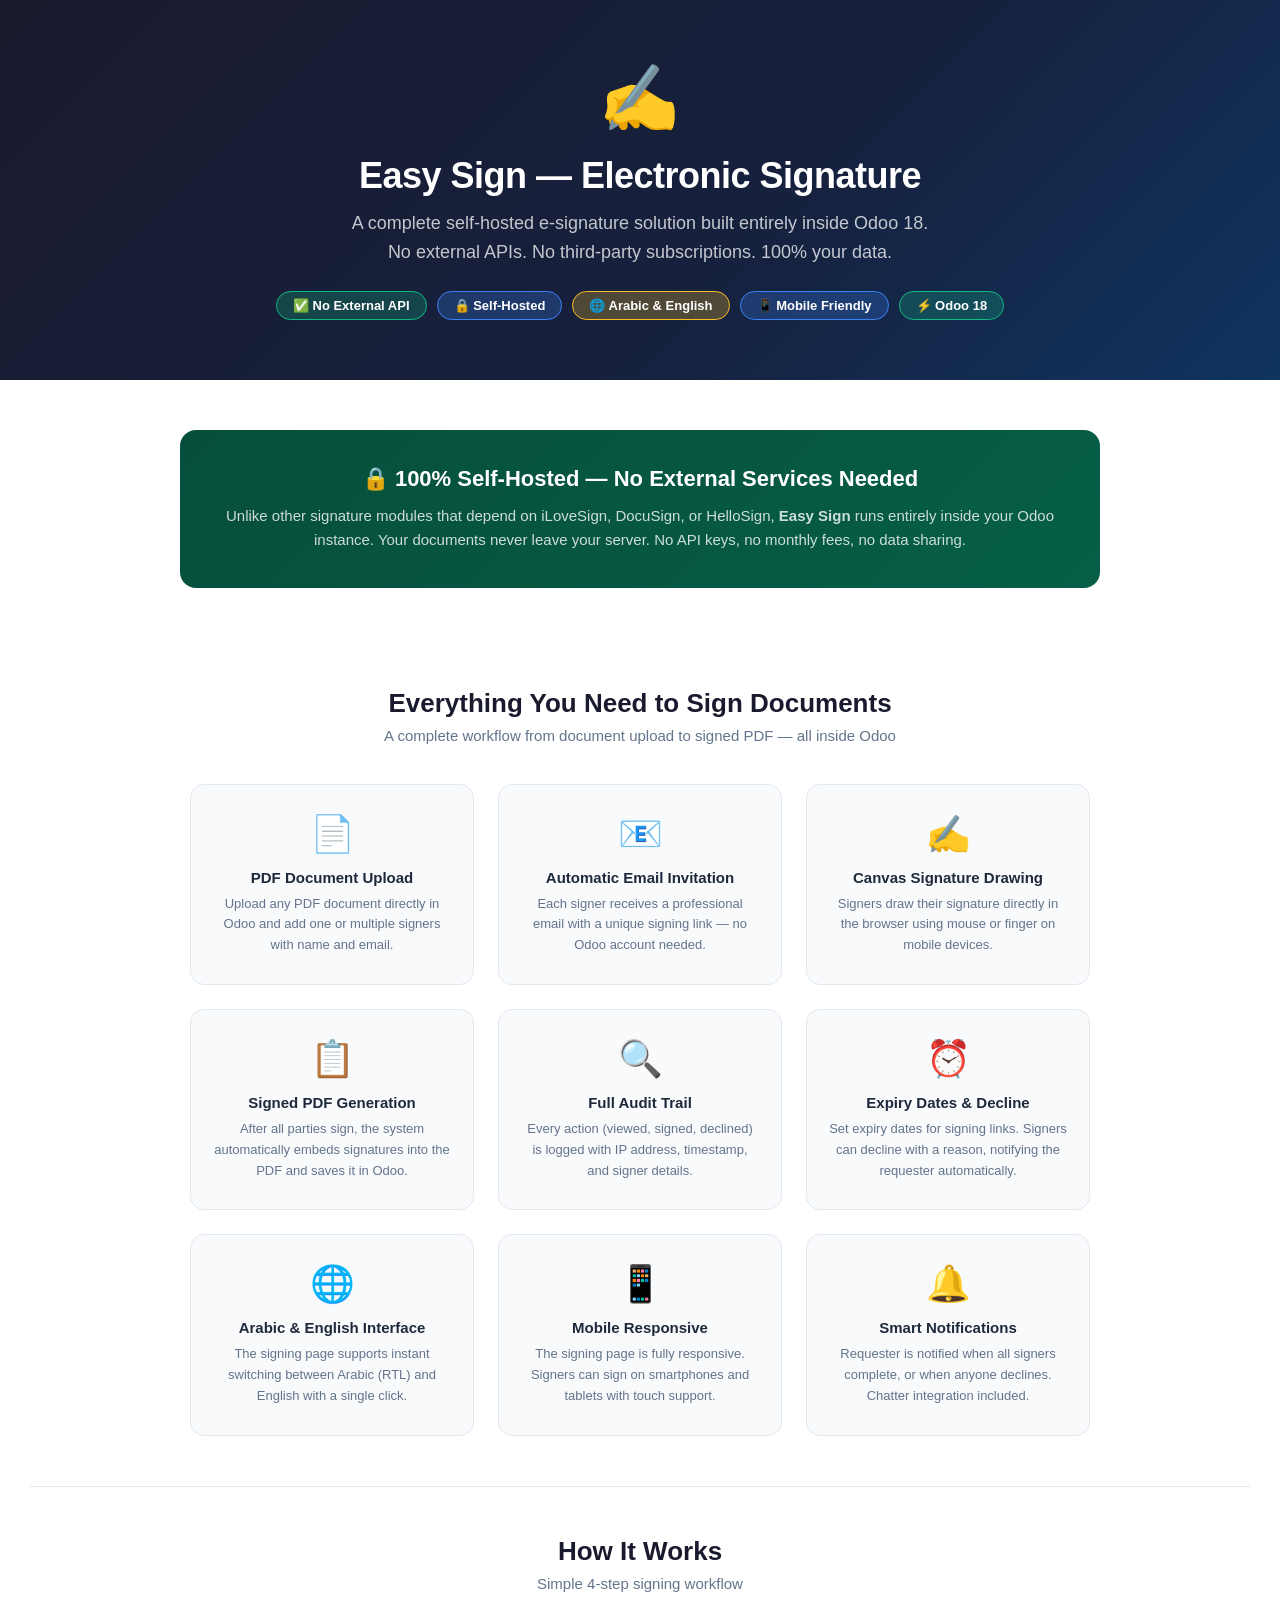
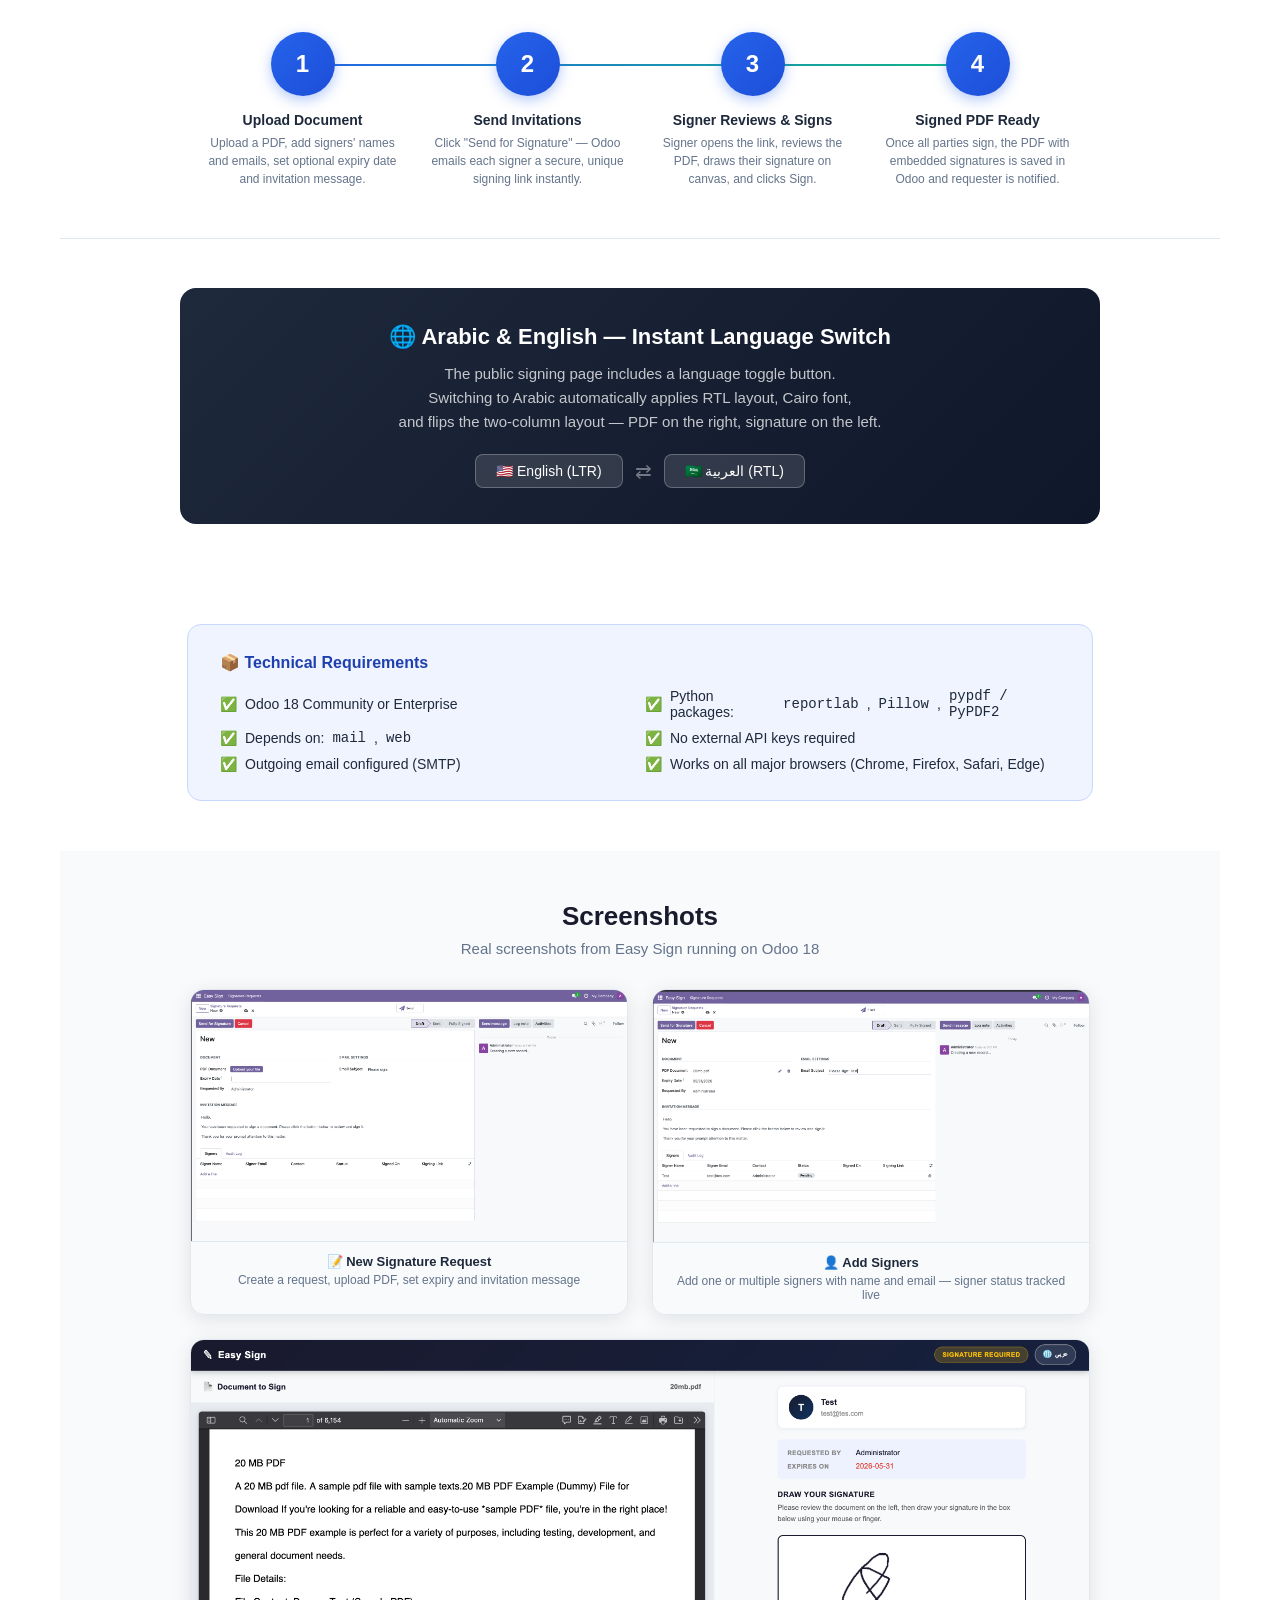
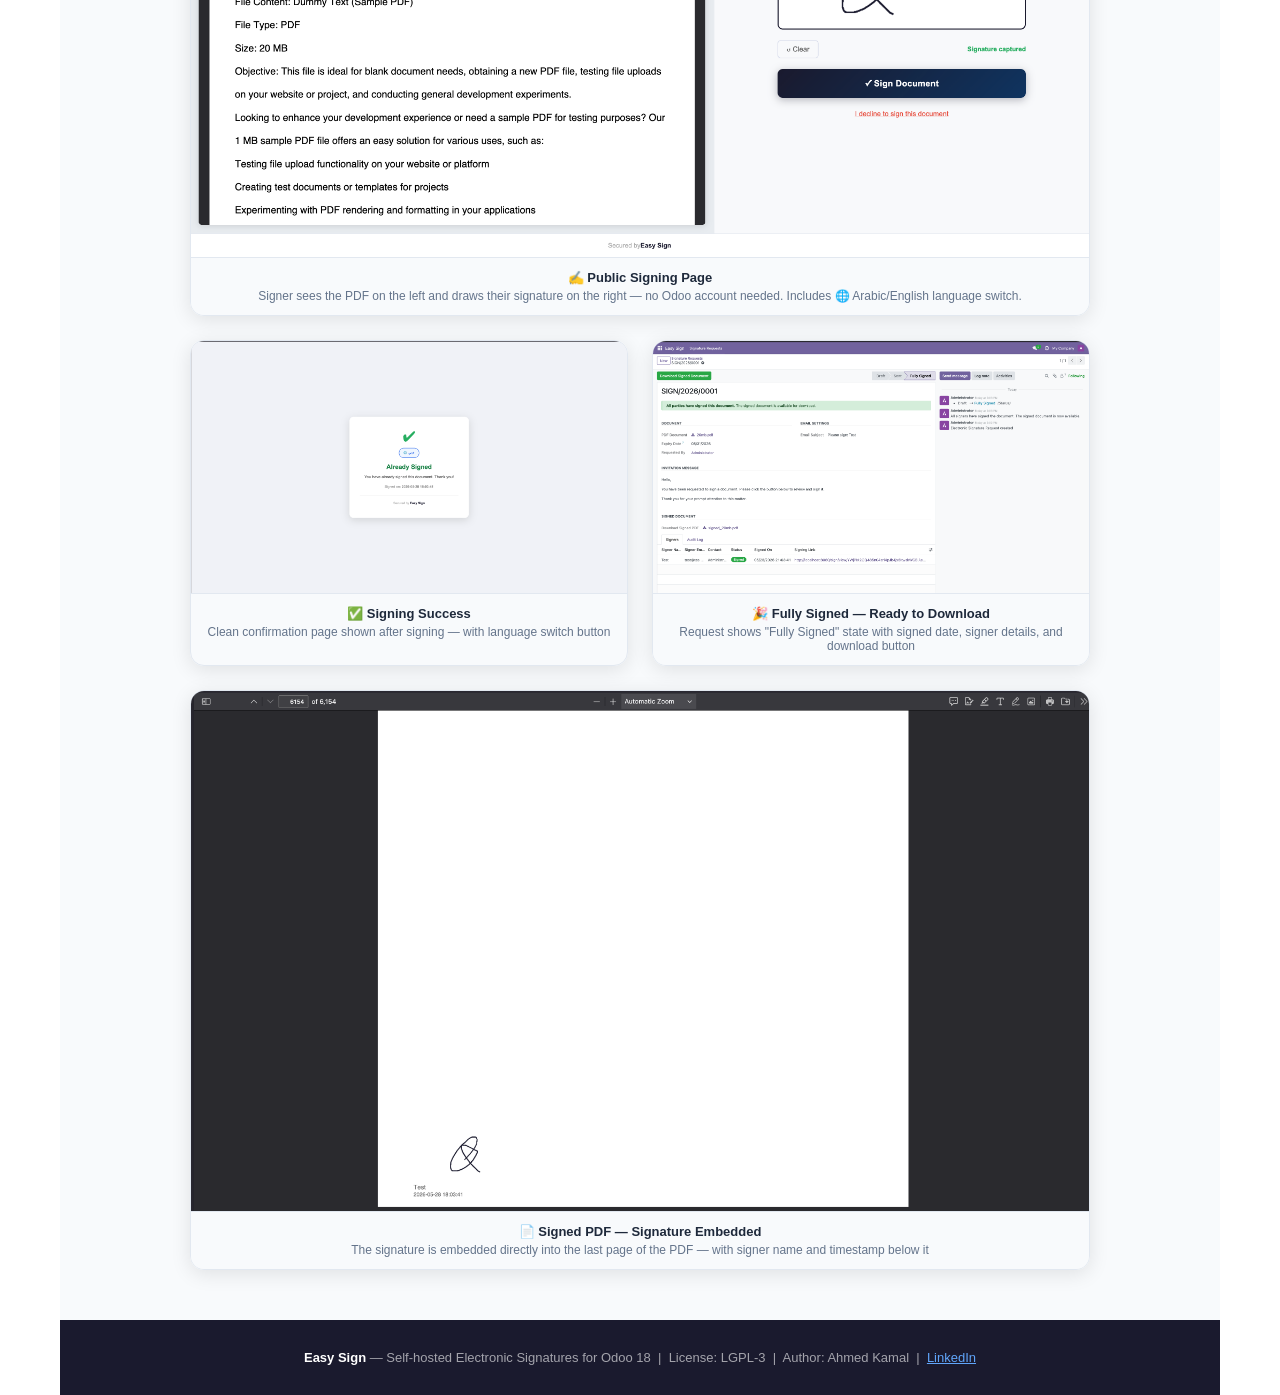
==== easy_sign/static/description/index.html @ 8c0b549a "Restructure: move module into easy_sign/ subfolder for Odoo Apps Store Odoo Store requires each modu" ====
<!DOCTYPE html>
<html lang="en">
<head>
    <meta charset="utf-8"/>
    <meta name="viewport" content="width=device-width, initial-scale=1"/>
    <style>
        body {
            font-family: 'Segoe UI', Arial, sans-serif;
            color: #1e293b;
            margin: 0;
            padding: 0;
            background: #fff;
        }

        /* ── Hero ── */
        .es-hero {
            background: linear-gradient(135deg, #1a1a2e 0%, #16213e 60%, #0f3460 100%);
            padding: 60px 40px;
            text-align: center;
            color: #fff;
        }
        .es-hero-icon {
            font-size: 64px;
            margin-bottom: 20px;
            display: block;
        }
        .es-hero h1 {
            font-size: 36px;
            font-weight: 800;
            margin: 0 0 12px 0;
            letter-spacing: -0.5px;
        }
        .es-hero p {
            font-size: 18px;
            color: rgba(255,255,255,0.75);
            margin: 0 auto;
            max-width: 600px;
            line-height: 1.6;
        }
        .es-badge-row {
            margin-top: 24px;
            display: flex;
            gap: 10px;
            justify-content: center;
            flex-wrap: wrap;
        }
        .es-badge {
            padding: 6px 16px;
            border-radius: 20px;
            font-size: 13px;
            font-weight: 700;
            border: 1.5px solid rgba(255,255,255,0.3);
            color: #fff;
        }
        .es-badge-green { background: rgba(16,185,129,0.25); border-color: #10b981; }
        .es-badge-blue  { background: rgba(59,130,246,0.25); border-color: #3b82f6; }
        .es-badge-gold  { background: rgba(251,191,36,0.25); border-color: #fbbf24; }

        /* ── Section ── */
        .es-section {
            max-width: 900px;
            margin: 0 auto;
            padding: 50px 30px;
        }
        .es-section-title {
            font-size: 26px;
            font-weight: 800;
            color: #1a1a2e;
            margin: 0 0 8px 0;
            text-align: center;
        }
        .es-section-sub {
            font-size: 15px;
            color: #64748b;
            text-align: center;
            margin: 0 0 40px 0;
        }

        /* ── Features grid ── */
        .es-features {
            display: grid;
            grid-template-columns: repeat(3, 1fr);
            gap: 24px;
            margin-top: 32px;
        }
        .es-feature-card {
            background: #f8fafc;
            border: 1px solid #e2e8f0;
            border-radius: 14px;
            padding: 28px 22px;
            text-align: center;
            transition: transform 0.2s, box-shadow 0.2s;
        }
        .es-feature-card:hover {
            transform: translateY(-4px);
            box-shadow: 0 8px 24px rgba(0,0,0,0.08);
        }
        .es-feature-icon {
            font-size: 36px;
            margin-bottom: 14px;
            display: block;
        }
        .es-feature-title {
            font-size: 15px;
            font-weight: 700;
            color: #1e293b;
            margin: 0 0 8px 0;
        }
        .es-feature-desc {
            font-size: 13px;
            color: #64748b;
            line-height: 1.6;
            margin: 0;
        }

        /* ── How it works ── */
        .es-steps {
            display: flex;
            gap: 0;
            margin-top: 32px;
            position: relative;
        }
        .es-steps::before {
            content: '';
            position: absolute;
            top: 32px;
            left: 10%;
            right: 10%;
            height: 2px;
            background: linear-gradient(90deg, #2563eb, #10b981);
            z-index: 0;
        }
        .es-step {
            flex: 1;
            text-align: center;
            position: relative;
            z-index: 1;
            padding: 0 12px;
        }
        .es-step-num {
            width: 64px;
            height: 64px;
            border-radius: 50%;
            background: linear-gradient(135deg, #2563eb, #1d4ed8);
            color: #fff;
            font-size: 24px;
            font-weight: 800;
            display: flex;
            align-items: center;
            justify-content: center;
            margin: 0 auto 16px;
            box-shadow: 0 4px 14px rgba(37,99,235,0.35);
        }
        .es-step-title {
            font-size: 14px;
            font-weight: 700;
            color: #1e293b;
            margin: 0 0 6px 0;
        }
        .es-step-desc {
            font-size: 12px;
            color: #64748b;
            line-height: 1.5;
            margin: 0;
        }

        /* ── No external API banner ── */
        .es-no-api {
            background: linear-gradient(135deg, #064e3b, #065f46);
            border-radius: 16px;
            padding: 36px 40px;
            text-align: center;
            color: #fff;
            margin: 0 30px 50px;
            max-width: 840px;
            margin-left: auto;
            margin-right: auto;
        }
        .es-no-api h3 {
            font-size: 22px;
            font-weight: 800;
            margin: 0 0 12px 0;
        }
        .es-no-api p {
            font-size: 15px;
            color: rgba(255,255,255,0.8);
            margin: 0;
            line-height: 1.6;
        }

        /* ── Bilingual highlight ── */
        .es-bilingual {
            background: linear-gradient(135deg, #1e293b, #0f172a);
            border-radius: 16px;
            padding: 36px 40px;
            text-align: center;
            color: #fff;
            margin-bottom: 50px;
            max-width: 840px;
            margin-left: auto;
            margin-right: auto;
        }
        .es-bilingual h3 { font-size: 22px; font-weight: 800; margin: 0 0 12px 0; }
        .es-bilingual p  { font-size: 15px; color: rgba(255,255,255,0.75); margin: 0; line-height: 1.6; }

        /* ── Requirements ── */
        .es-requirements {
            background: #f0f4ff;
            border: 1px solid #c7d7fe;
            border-radius: 14px;
            padding: 28px 32px;
            max-width: 840px;
            margin: 0 auto 50px;
        }
        .es-requirements h4 {
            font-size: 16px;
            font-weight: 700;
            color: #1e40af;
            margin: 0 0 16px 0;
        }
        .es-req-list {
            list-style: none;
            padding: 0;
            margin: 0;
            display: grid;
            grid-template-columns: 1fr 1fr;
            gap: 10px;
        }
        .es-req-list li {
            font-size: 14px;
            color: #1e293b;
            display: flex;
            align-items: center;
            gap: 8px;
        }
        .es-req-list li::before {
            content: '✅';
            font-size: 14px;
            flex-shrink: 0;
        }

        /* ── Divider ── */
        .es-divider {
            height: 1px;
            background: #e2e8f0;
            margin: 0 30px;
        }

        /* ── Screenshot placeholder ── */
        .es-screenshots {
            background: #f8fafc;
            padding: 50px 30px;
            text-align: center;
        }
        .es-screenshot-wrap {
            display: grid;
            grid-template-columns: 1fr 1fr;
            gap: 20px;
            max-width: 840px;
            margin: 24px auto 0;
        }
        .es-screenshot-box {
            background: #e2e8f0;
            border-radius: 10px;
            height: 200px;
            display: flex;
            align-items: center;
            justify-content: center;
            color: #94a3b8;
            font-size: 13px;
            font-weight: 600;
        }

        /* ── Footer ── */
        .es-footer-strip {
            background: #1a1a2e;
            padding: 30px 40px;
            text-align: center;
            color: rgba(255,255,255,0.6);
            font-size: 13px;
        }
        .es-footer-strip strong { color: #fff; }

        @media (max-width: 768px) {
            .es-features { grid-template-columns: 1fr; }
            .es-steps { flex-direction: column; gap: 20px; }
            .es-steps::before { display: none; }
            .es-req-list { grid-template-columns: 1fr; }
            .es-screenshot-wrap { grid-template-columns: 1fr; }
        }
    </style>
</head>
<body>

<!-- ══════════════════════════════════════════════════
     HERO
══════════════════════════════════════════════════ -->
<div class="es-hero">
    <span class="es-hero-icon">✍️</span>
    <h1>Easy Sign — Electronic Signature</h1>
    <p>
        A complete self-hosted e-signature solution built entirely inside Odoo 18.
        No external APIs. No third-party subscriptions. 100% your data.
    </p>
    <div class="es-badge-row">
        <span class="es-badge es-badge-green">✅ No External API</span>
        <span class="es-badge es-badge-blue">🔒 Self-Hosted</span>
        <span class="es-badge es-badge-gold">🌐 Arabic &amp; English</span>
        <span class="es-badge es-badge-blue">📱 Mobile Friendly</span>
        <span class="es-badge es-badge-green">⚡ Odoo 18</span>
    </div>
</div>

<!-- ══════════════════════════════════════════════════
     NO EXTERNAL API BANNER
══════════════════════════════════════════════════ -->
<div style="padding: 50px 30px 0;">
    <div class="es-no-api">
        <h3>🔒 100% Self-Hosted — No External Services Needed</h3>
        <p>
            Unlike other signature modules that depend on iLoveSign, DocuSign, or HelloSign,
            <strong>Easy Sign</strong> runs entirely inside your Odoo instance.
            Your documents never leave your server. No API keys, no monthly fees, no data sharing.
        </p>
    </div>
</div>

<!-- ══════════════════════════════════════════════════
     FEATURES
══════════════════════════════════════════════════ -->
<div class="es-section">
    <h2 class="es-section-title">Everything You Need to Sign Documents</h2>
    <p class="es-section-sub">A complete workflow from document upload to signed PDF — all inside Odoo</p>

    <div class="es-features">
        <div class="es-feature-card">
            <span class="es-feature-icon">📄</span>
            <p class="es-feature-title">PDF Document Upload</p>
            <p class="es-feature-desc">Upload any PDF document directly in Odoo and add one or multiple signers with name and email.</p>
        </div>
        <div class="es-feature-card">
            <span class="es-feature-icon">📧</span>
            <p class="es-feature-title">Automatic Email Invitation</p>
            <p class="es-feature-desc">Each signer receives a professional email with a unique signing link — no Odoo account needed.</p>
        </div>
        <div class="es-feature-card">
            <span class="es-feature-icon">✍️</span>
            <p class="es-feature-title">Canvas Signature Drawing</p>
            <p class="es-feature-desc">Signers draw their signature directly in the browser using mouse or finger on mobile devices.</p>
        </div>
        <div class="es-feature-card">
            <span class="es-feature-icon">📋</span>
            <p class="es-feature-title">Signed PDF Generation</p>
            <p class="es-feature-desc">After all parties sign, the system automatically embeds signatures into the PDF and saves it in Odoo.</p>
        </div>
        <div class="es-feature-card">
            <span class="es-feature-icon">🔍</span>
            <p class="es-feature-title">Full Audit Trail</p>
            <p class="es-feature-desc">Every action (viewed, signed, declined) is logged with IP address, timestamp, and signer details.</p>
        </div>
        <div class="es-feature-card">
            <span class="es-feature-icon">⏰</span>
            <p class="es-feature-title">Expiry Dates &amp; Decline</p>
            <p class="es-feature-desc">Set expiry dates for signing links. Signers can decline with a reason, notifying the requester automatically.</p>
        </div>
        <div class="es-feature-card">
            <span class="es-feature-icon">🌐</span>
            <p class="es-feature-title">Arabic &amp; English Interface</p>
            <p class="es-feature-desc">The signing page supports instant switching between Arabic (RTL) and English with a single click.</p>
        </div>
        <div class="es-feature-card">
            <span class="es-feature-icon">📱</span>
            <p class="es-feature-title">Mobile Responsive</p>
            <p class="es-feature-desc">The signing page is fully responsive. Signers can sign on smartphones and tablets with touch support.</p>
        </div>
        <div class="es-feature-card">
            <span class="es-feature-icon">🔔</span>
            <p class="es-feature-title">Smart Notifications</p>
            <p class="es-feature-desc">Requester is notified when all signers complete, or when anyone declines. Chatter integration included.</p>
        </div>
    </div>
</div>

<div class="es-divider"/>

<!-- ══════════════════════════════════════════════════
     HOW IT WORKS
══════════════════════════════════════════════════ -->
<div class="es-section">
    <h2 class="es-section-title">How It Works</h2>
    <p class="es-section-sub">Simple 4-step signing workflow</p>

    <div class="es-steps">
        <div class="es-step">
            <div class="es-step-num">1</div>
            <p class="es-step-title">Upload Document</p>
            <p class="es-step-desc">Upload a PDF, add signers' names and emails, set optional expiry date and invitation message.</p>
        </div>
        <div class="es-step">
            <div class="es-step-num">2</div>
            <p class="es-step-title">Send Invitations</p>
            <p class="es-step-desc">Click "Send for Signature" — Odoo emails each signer a secure, unique signing link instantly.</p>
        </div>
        <div class="es-step">
            <div class="es-step-num">3</div>
            <p class="es-step-title">Signer Reviews &amp; Signs</p>
            <p class="es-step-desc">Signer opens the link, reviews the PDF, draws their signature on canvas, and clicks Sign.</p>
        </div>
        <div class="es-step">
            <div class="es-step-num">4</div>
            <p class="es-step-title">Signed PDF Ready</p>
            <p class="es-step-desc">Once all parties sign, the PDF with embedded signatures is saved in Odoo and requester is notified.</p>
        </div>
    </div>
</div>

<div class="es-divider"/>

<!-- ══════════════════════════════════════════════════
     BILINGUAL SECTION
══════════════════════════════════════════════════ -->
<div style="padding: 50px 30px 0;">
    <div class="es-bilingual">
        <h3>🌐 Arabic &amp; English — Instant Language Switch</h3>
        <p>
            The public signing page includes a language toggle button.<br/>
            Switching to Arabic automatically applies RTL layout, Cairo font,<br/>
            and flips the two-column layout — PDF on the right, signature on the left.
        </p>
        <div style="margin-top: 20px; display: flex; gap: 12px; justify-content: center; flex-wrap: wrap;">
            <span style="background: rgba(255,255,255,0.12); border: 1px solid rgba(255,255,255,0.25); border-radius: 8px; padding: 8px 20px; font-size: 14px; color: #fff;">🇺🇸 English (LTR)</span>
            <span style="font-size: 20px; color: rgba(255,255,255,0.4); display: flex; align-items: center;">⇄</span>
            <span style="background: rgba(255,255,255,0.12); border: 1px solid rgba(255,255,255,0.25); border-radius: 8px; padding: 8px 20px; font-size: 14px; color: #fff;">🇸🇦 العربية (RTL)</span>
        </div>
    </div>
</div>

<!-- ══════════════════════════════════════════════════
     REQUIREMENTS
══════════════════════════════════════════════════ -->
<div style="padding: 50px 30px 0;">
    <div class="es-requirements">
        <h4>📦 Technical Requirements</h4>
        <ul class="es-req-list">
            <li>Odoo 18 Community or Enterprise</li>
            <li>Python packages: <code>reportlab</code>, <code>Pillow</code>, <code>pypdf / PyPDF2</code></li>
            <li>Depends on: <code>mail</code>, <code>web</code></li>
            <li>No external API keys required</li>
            <li>Outgoing email configured (SMTP)</li>
            <li>Works on all major browsers (Chrome, Firefox, Safari, Edge)</li>
        </ul>
    </div>
</div>

<!-- ══════════════════════════════════════════════════
     SCREENSHOTS SECTION
══════════════════════════════════════════════════ -->
<div class="es-screenshots">
    <h2 class="es-section-title">Screenshots</h2>
    <p style="text-align:center;color:#64748b;font-size:15px;margin:0 0 32px 0;">Real screenshots from Easy Sign running on Odoo 18</p>

    <div style="max-width:900px;margin:0 auto;display:grid;grid-template-columns:1fr 1fr;gap:24px;">

        <!-- Screenshot 1 -->
        <div style="border-radius:14px;overflow:hidden;box-shadow:0 4px 20px rgba(0,0,0,0.10);border:1px solid #e2e8f0;">
            <img src="screenshots/1_new_request.png" alt="New Signature Request Form"
                 style="width:100%;display:block;"/>
            <div style="padding:12px 16px;background:#f8fafc;border-top:1px solid #e2e8f0;">
                <p style="margin:0;font-size:13px;font-weight:700;color:#1e293b;">📝 New Signature Request</p>
                <p style="margin:4px 0 0;font-size:12px;color:#64748b;">Create a request, upload PDF, set expiry and invitation message</p>
            </div>
        </div>

        <!-- Screenshot 2 -->
        <div style="border-radius:14px;overflow:hidden;box-shadow:0 4px 20px rgba(0,0,0,0.10);border:1px solid #e2e8f0;">
            <img src="screenshots/2_request_with_signer.png" alt="Request with Signer Added"
                 style="width:100%;display:block;"/>
            <div style="padding:12px 16px;background:#f8fafc;border-top:1px solid #e2e8f0;">
                <p style="margin:0;font-size:13px;font-weight:700;color:#1e293b;">👤 Add Signers</p>
                <p style="margin:4px 0 0;font-size:12px;color:#64748b;">Add one or multiple signers with name and email — signer status tracked live</p>
            </div>
        </div>

        <!-- Screenshot 3 — full width -->
        <div style="grid-column:1/-1;border-radius:14px;overflow:hidden;box-shadow:0 4px 20px rgba(0,0,0,0.10);border:1px solid #e2e8f0;">
            <img src="screenshots/3_signing_page.png" alt="Public Signing Page"
                 style="width:100%;display:block;"/>
            <div style="padding:12px 16px;background:#f8fafc;border-top:1px solid #e2e8f0;">
                <p style="margin:0;font-size:13px;font-weight:700;color:#1e293b;">✍️ Public Signing Page</p>
                <p style="margin:4px 0 0;font-size:12px;color:#64748b;">Signer sees the PDF on the left and draws their signature on the right — no Odoo account needed. Includes 🌐 Arabic/English language switch.</p>
            </div>
        </div>

        <!-- Screenshot 4 -->
        <div style="border-radius:14px;overflow:hidden;box-shadow:0 4px 20px rgba(0,0,0,0.10);border:1px solid #e2e8f0;">
            <img src="screenshots/4_success_page.png" alt="Signing Success Page"
                 style="width:100%;display:block;"/>
            <div style="padding:12px 16px;background:#f8fafc;border-top:1px solid #e2e8f0;">
                <p style="margin:0;font-size:13px;font-weight:700;color:#1e293b;">✅ Signing Success</p>
                <p style="margin:4px 0 0;font-size:12px;color:#64748b;">Clean confirmation page shown after signing — with language switch button</p>
            </div>
        </div>

        <!-- Screenshot 5 -->
        <div style="border-radius:14px;overflow:hidden;box-shadow:0 4px 20px rgba(0,0,0,0.10);border:1px solid #e2e8f0;">
            <img src="screenshots/5_fully_signed.png" alt="Fully Signed Document in Odoo"
                 style="width:100%;display:block;"/>
            <div style="padding:12px 16px;background:#f8fafc;border-top:1px solid #e2e8f0;">
                <p style="margin:0;font-size:13px;font-weight:700;color:#1e293b;">🎉 Fully Signed — Ready to Download</p>
                <p style="margin:4px 0 0;font-size:12px;color:#64748b;">Request shows "Fully Signed" state with signed date, signer details, and download button</p>
            </div>
        </div>

        <!-- Screenshot 6 — full width -->
        <div style="grid-column:1/-1;border-radius:14px;overflow:hidden;box-shadow:0 4px 20px rgba(0,0,0,0.10);border:1px solid #e2e8f0;">
            <img src="screenshots/6_signed_pdf.png" alt="Signed PDF with Embedded Signature"
                 style="width:100%;display:block;"/>
            <div style="padding:12px 16px;background:#f8fafc;border-top:1px solid #e2e8f0;">
                <p style="margin:0;font-size:13px;font-weight:700;color:#1e293b;">📄 Signed PDF — Signature Embedded</p>
                <p style="margin:4px 0 0;font-size:12px;color:#64748b;">The signature is embedded directly into the last page of the PDF — with signer name and timestamp below it</p>
            </div>
        </div>

    </div>
</div>

<!-- ══════════════════════════════════════════════════
     FOOTER
══════════════════════════════════════════════════ -->
<div class="es-footer-strip">
    <strong>Easy Sign</strong> — Self-hosted Electronic Signatures for Odoo 18 &nbsp;|&nbsp;
    License: LGPL-3 &nbsp;|&nbsp; Author: Ahmed Kamal &nbsp;|&nbsp;
    <a href="https://www.linkedin.com/in/ahmed-kamal-97569316b/" style="color:#60a5fa;">LinkedIn</a>
</div>

</body>
</html>
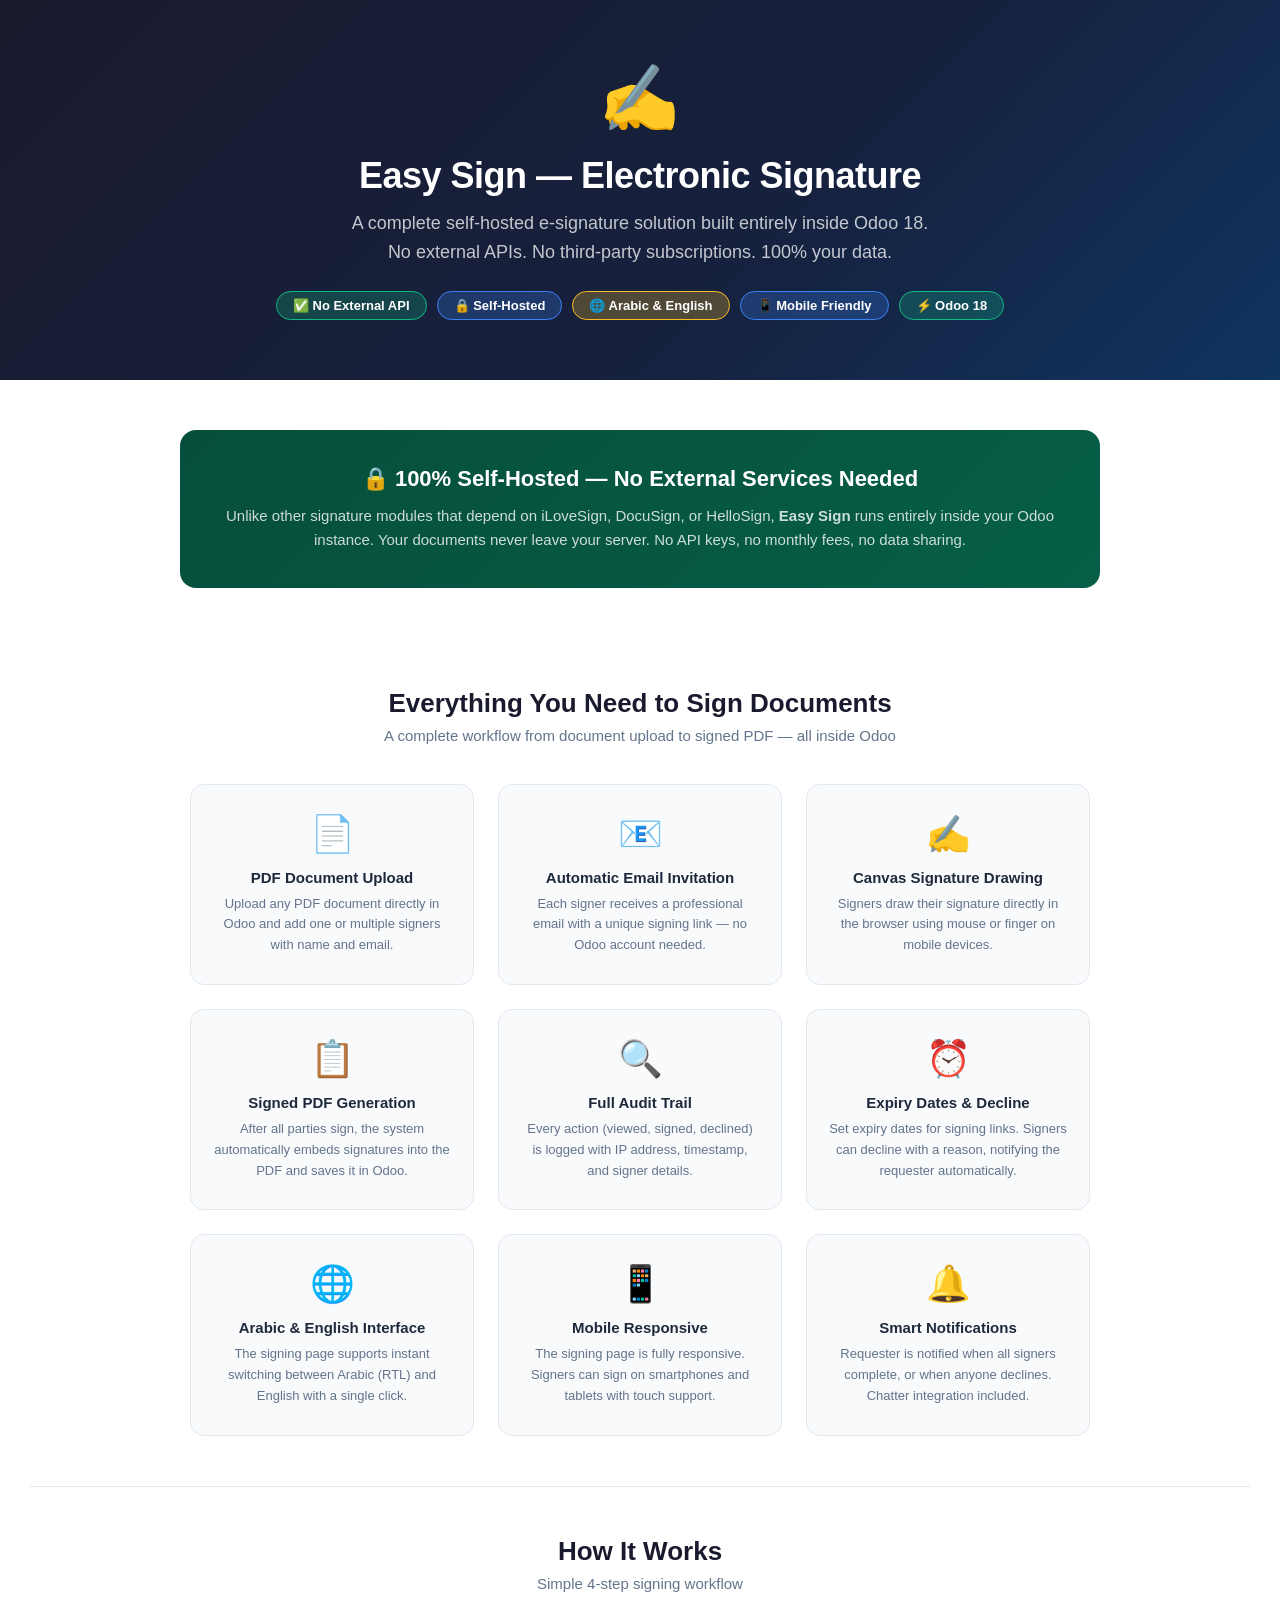
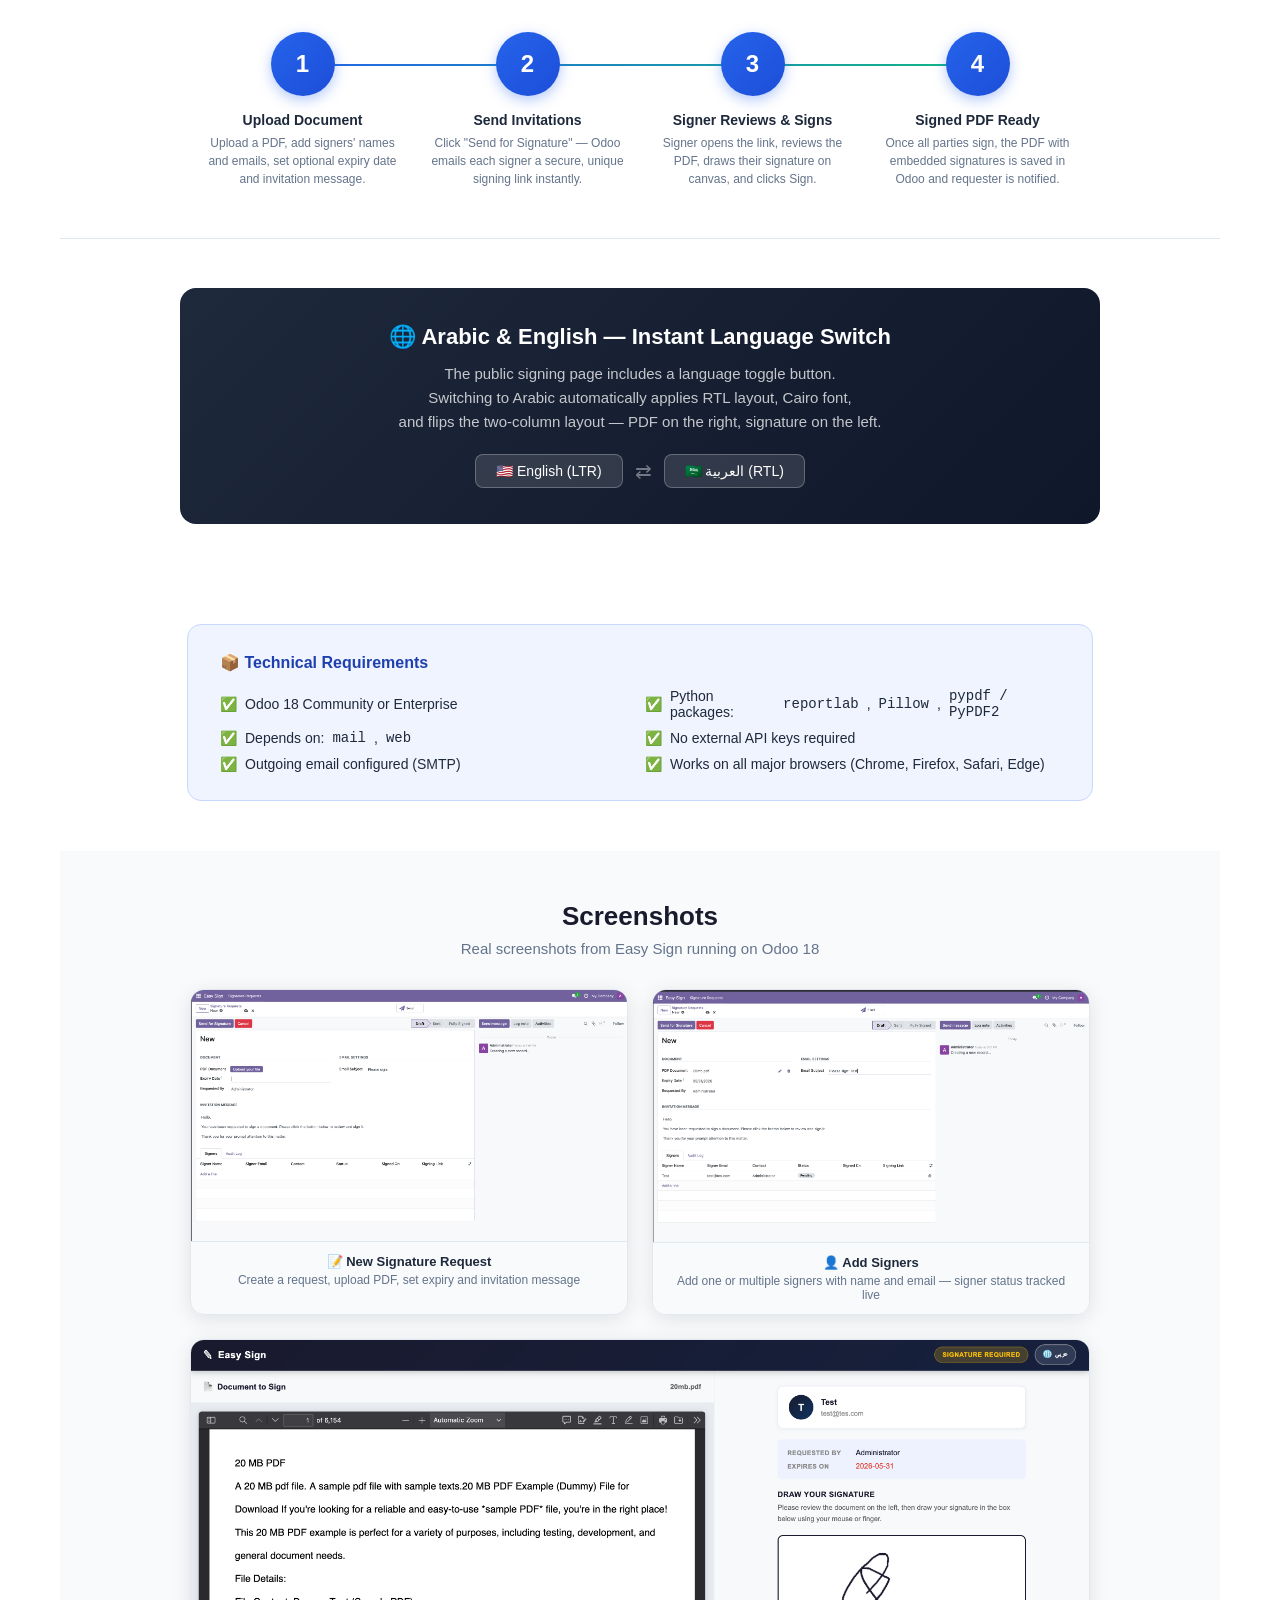
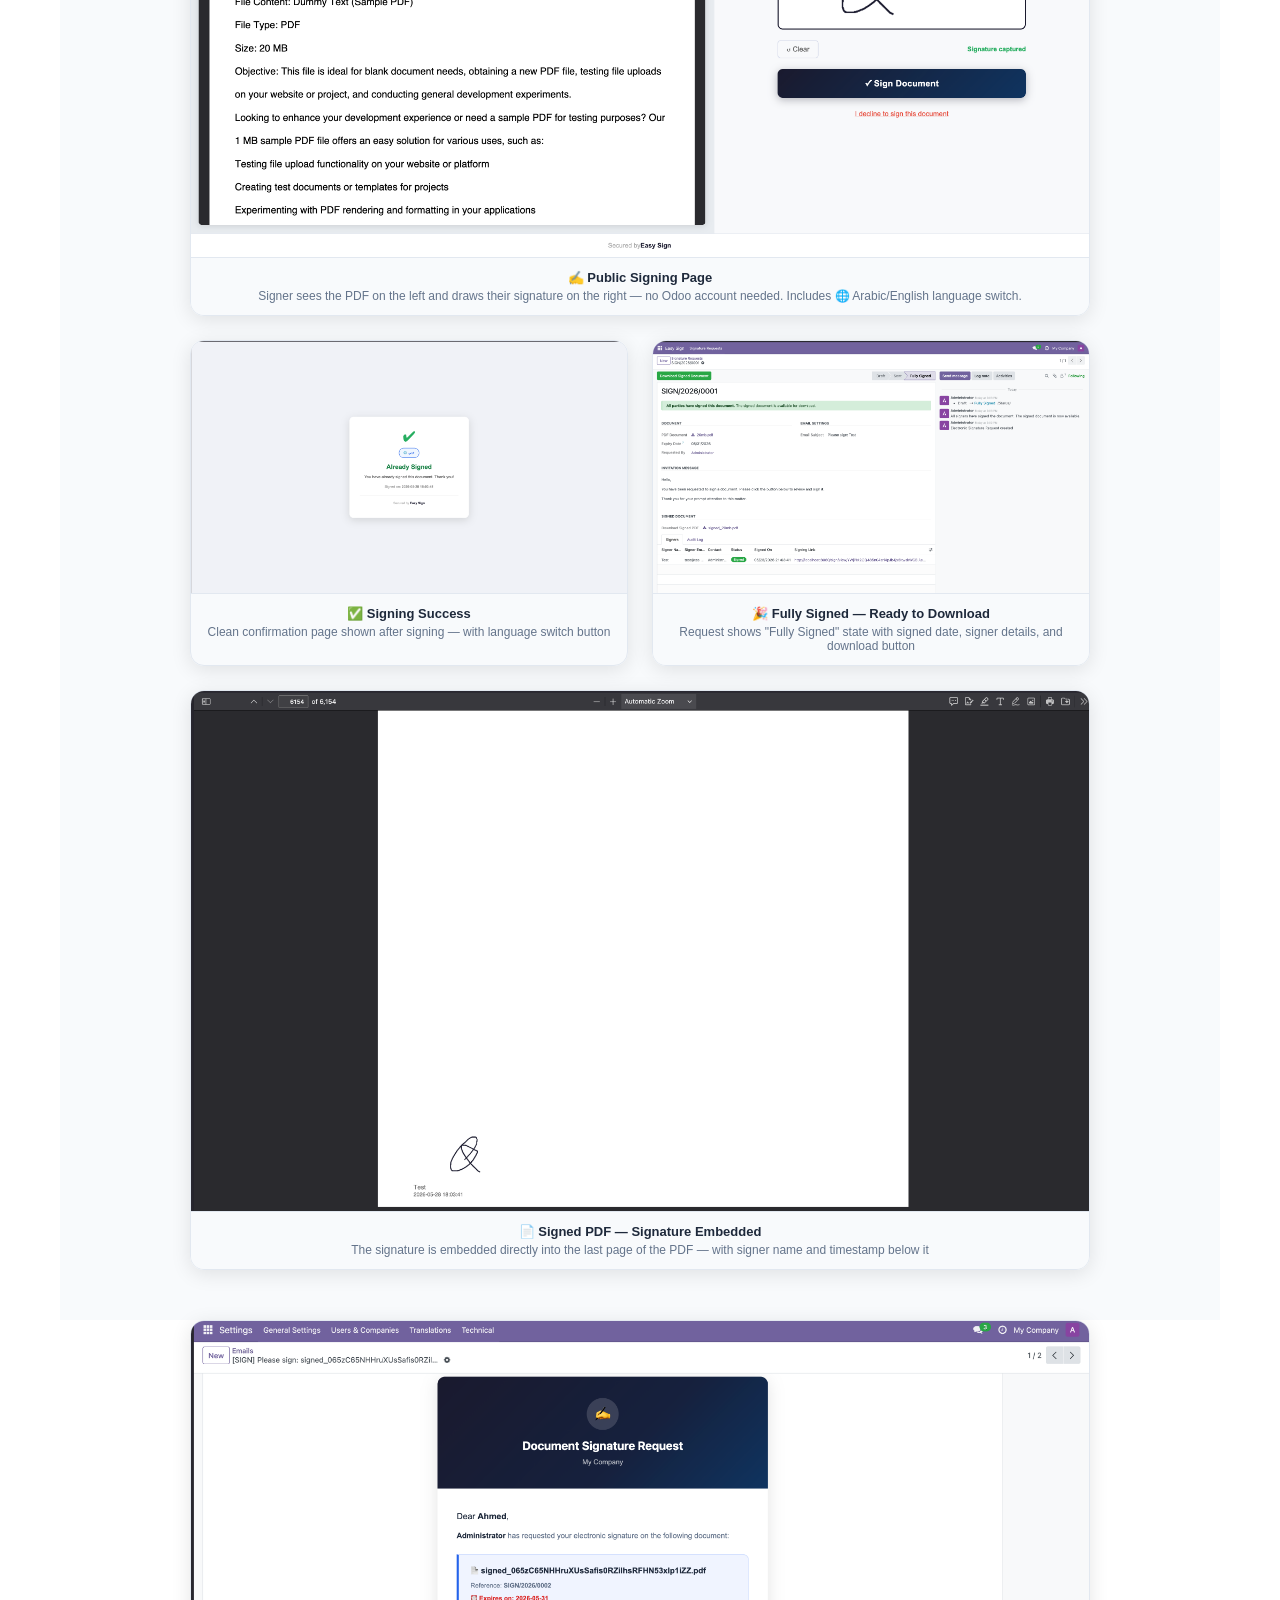
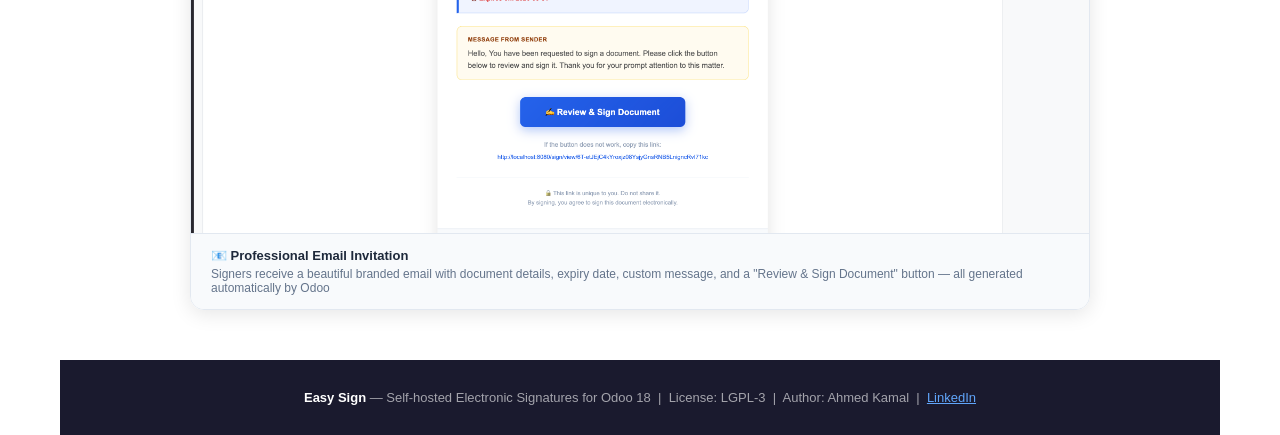
==== commit 2b0d96fc: "add" ====
--- a/easy_sign/static/description/index.html
+++ b/easy_sign/static/description/index.html
@@ -525,6 +525,20 @@
 </div>
 
 <!-- ══════════════════════════════════════════════════
+     EMAIL SCREENSHOT
+══════════════════════════════════════════════════ -->
+<div style="padding: 0 30px 50px; max-width: 900px; margin: 0 auto;">
+    <div style="border-radius:14px;overflow:hidden;box-shadow:0 4px 20px rgba(0,0,0,0.10);border:1px solid #e2e8f0;">
+        <img src="screenshots/email.png" alt="Professional Signing Email Invitation"
+             style="width:100%;display:block;"/>
+        <div style="padding:14px 20px;background:#f8fafc;border-top:1px solid #e2e8f0;">
+            <p style="margin:0;font-size:13px;font-weight:700;color:#1e293b;">📧 Professional Email Invitation</p>
+            <p style="margin:4px 0 0;font-size:12px;color:#64748b;">Signers receive a beautiful branded email with document details, expiry date, custom message, and a "Review &amp; Sign Document" button — all generated automatically by Odoo</p>
+        </div>
+    </div>
+</div>
+
+<!-- ══════════════════════════════════════════════════
      FOOTER
 ══════════════════════════════════════════════════ -->
 <div class="es-footer-strip">
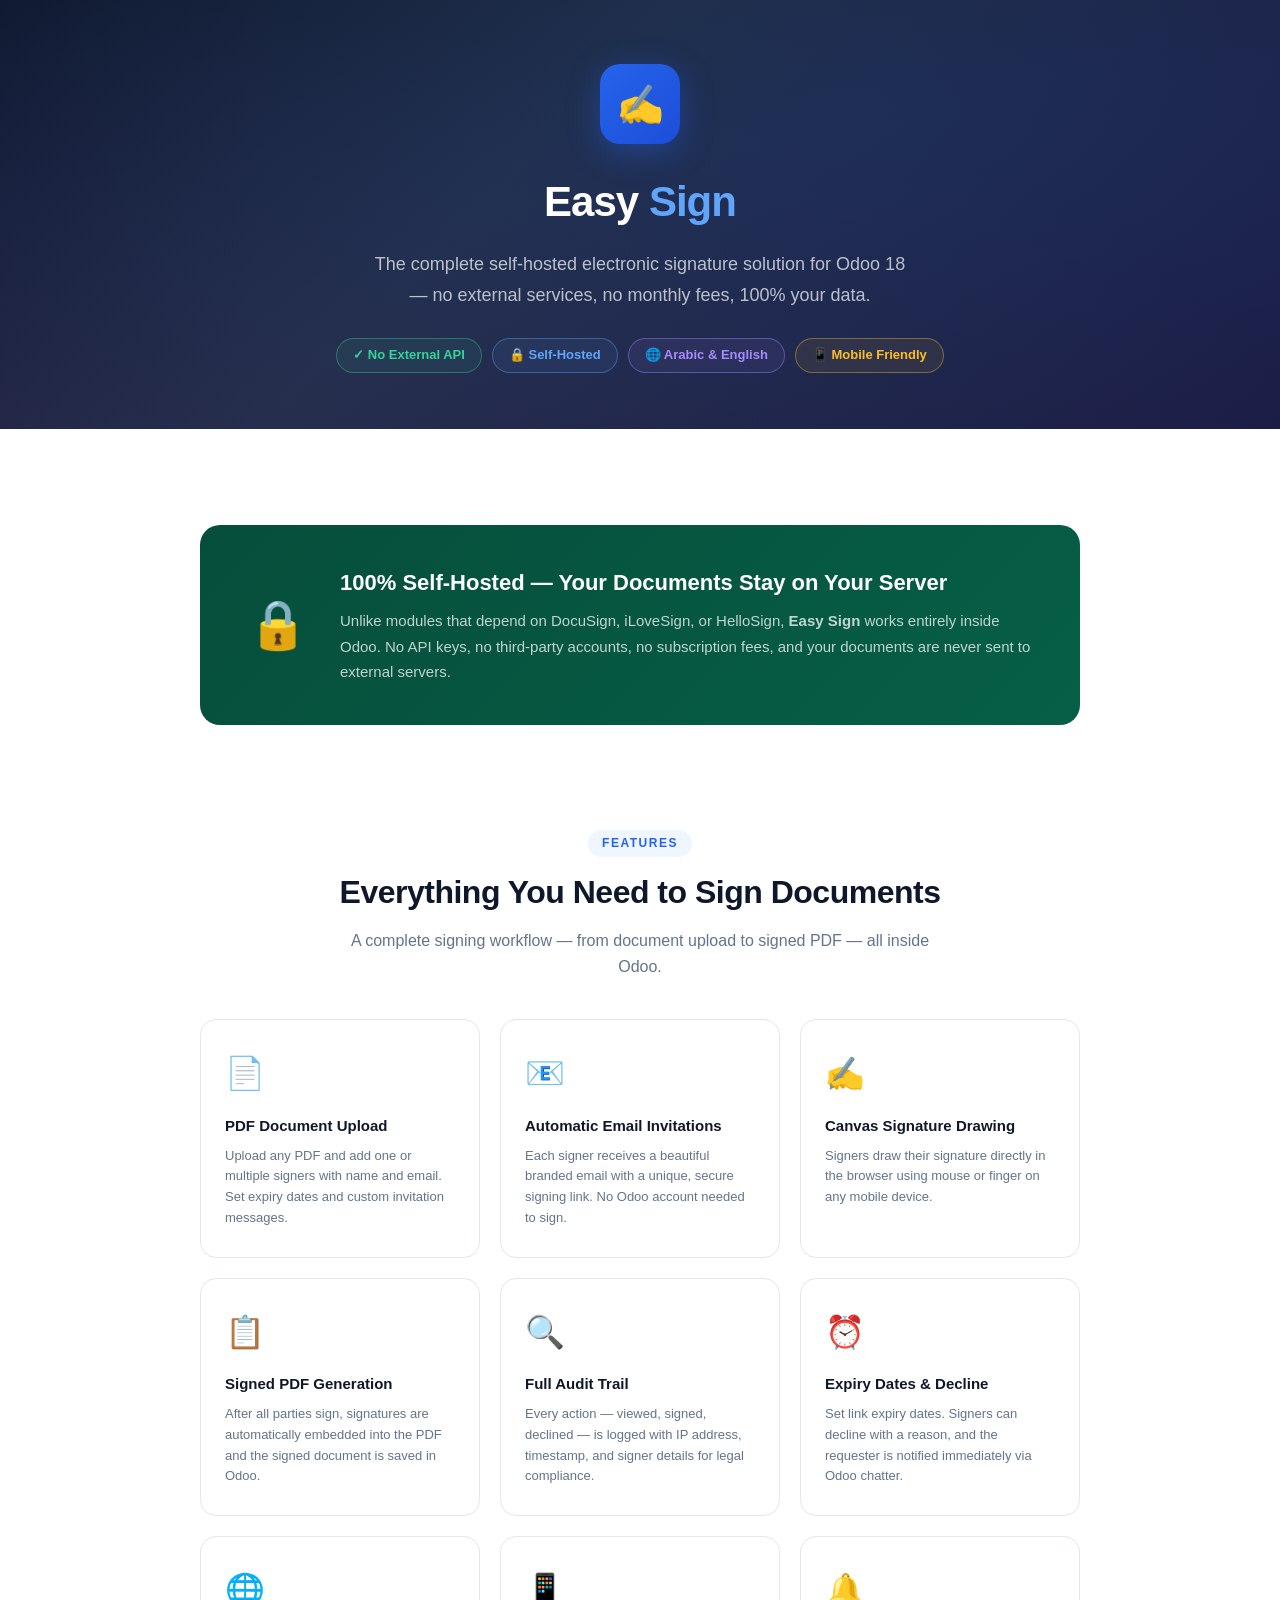
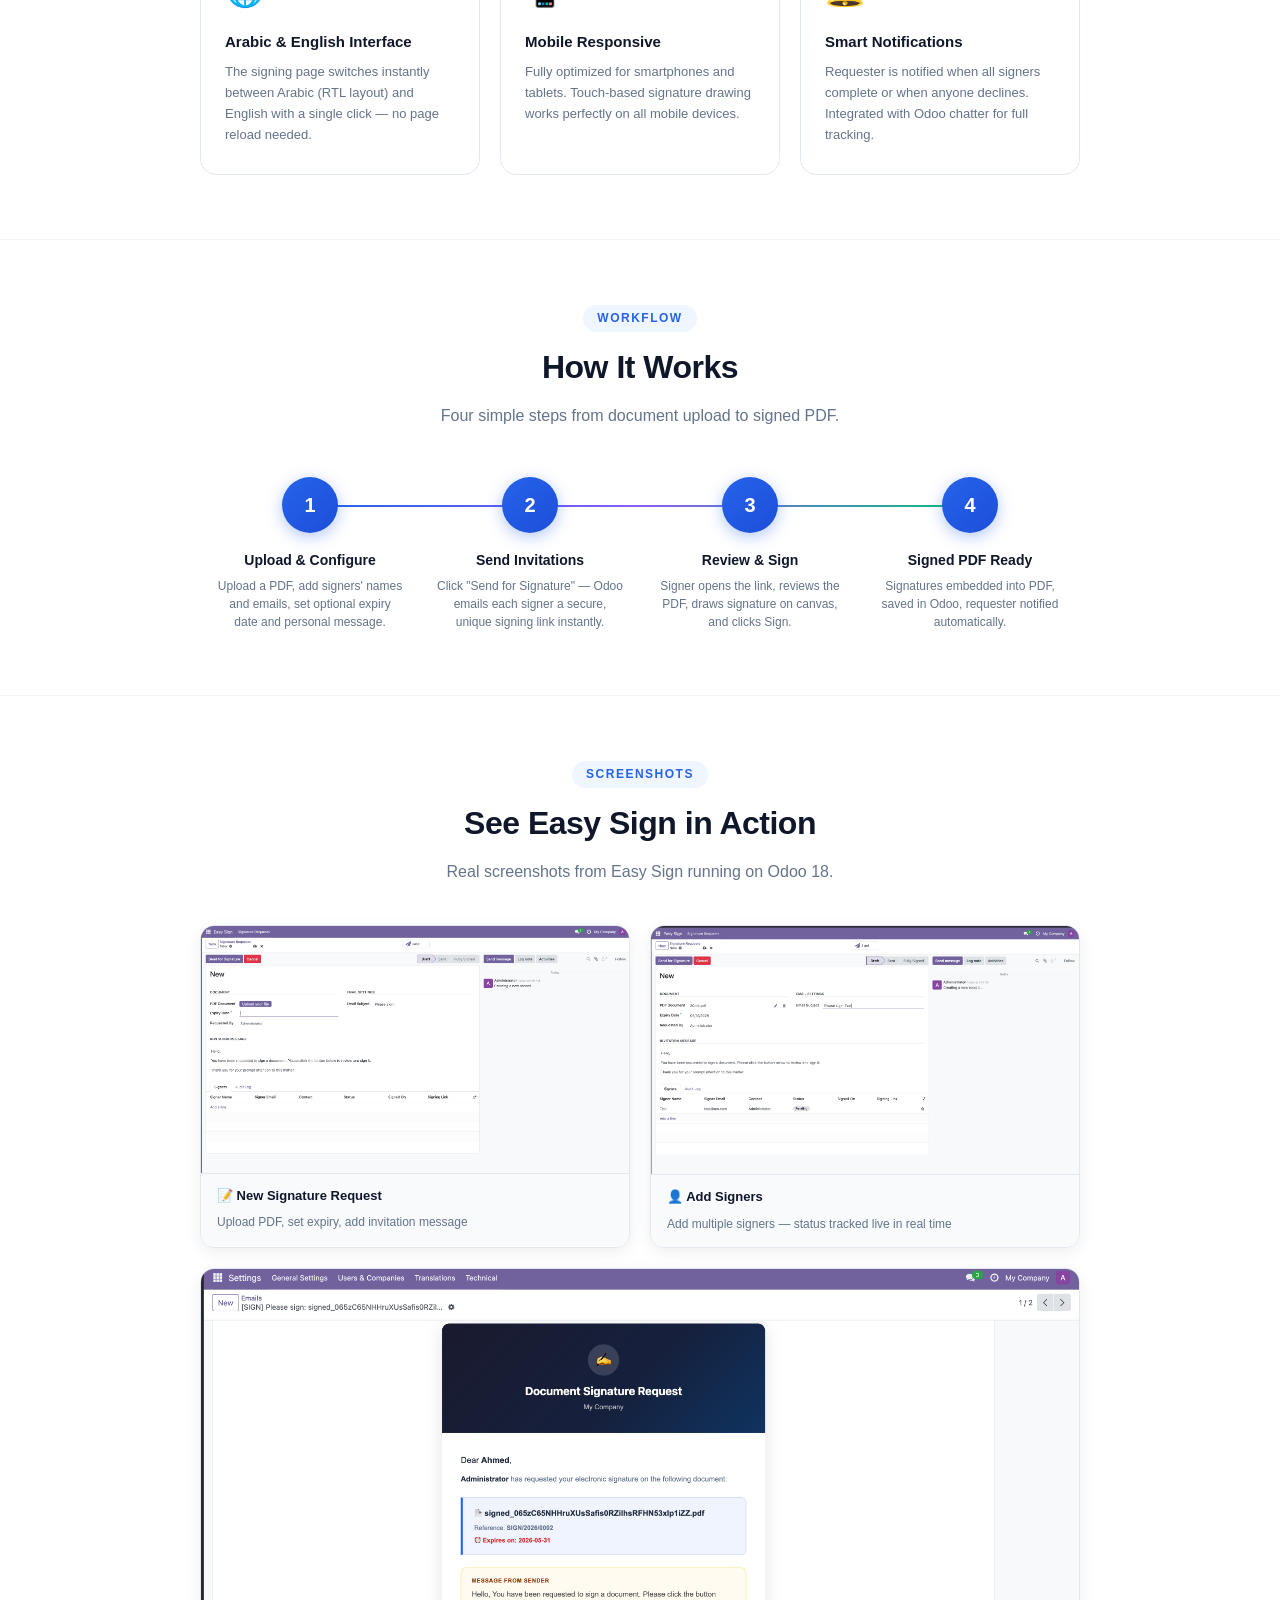
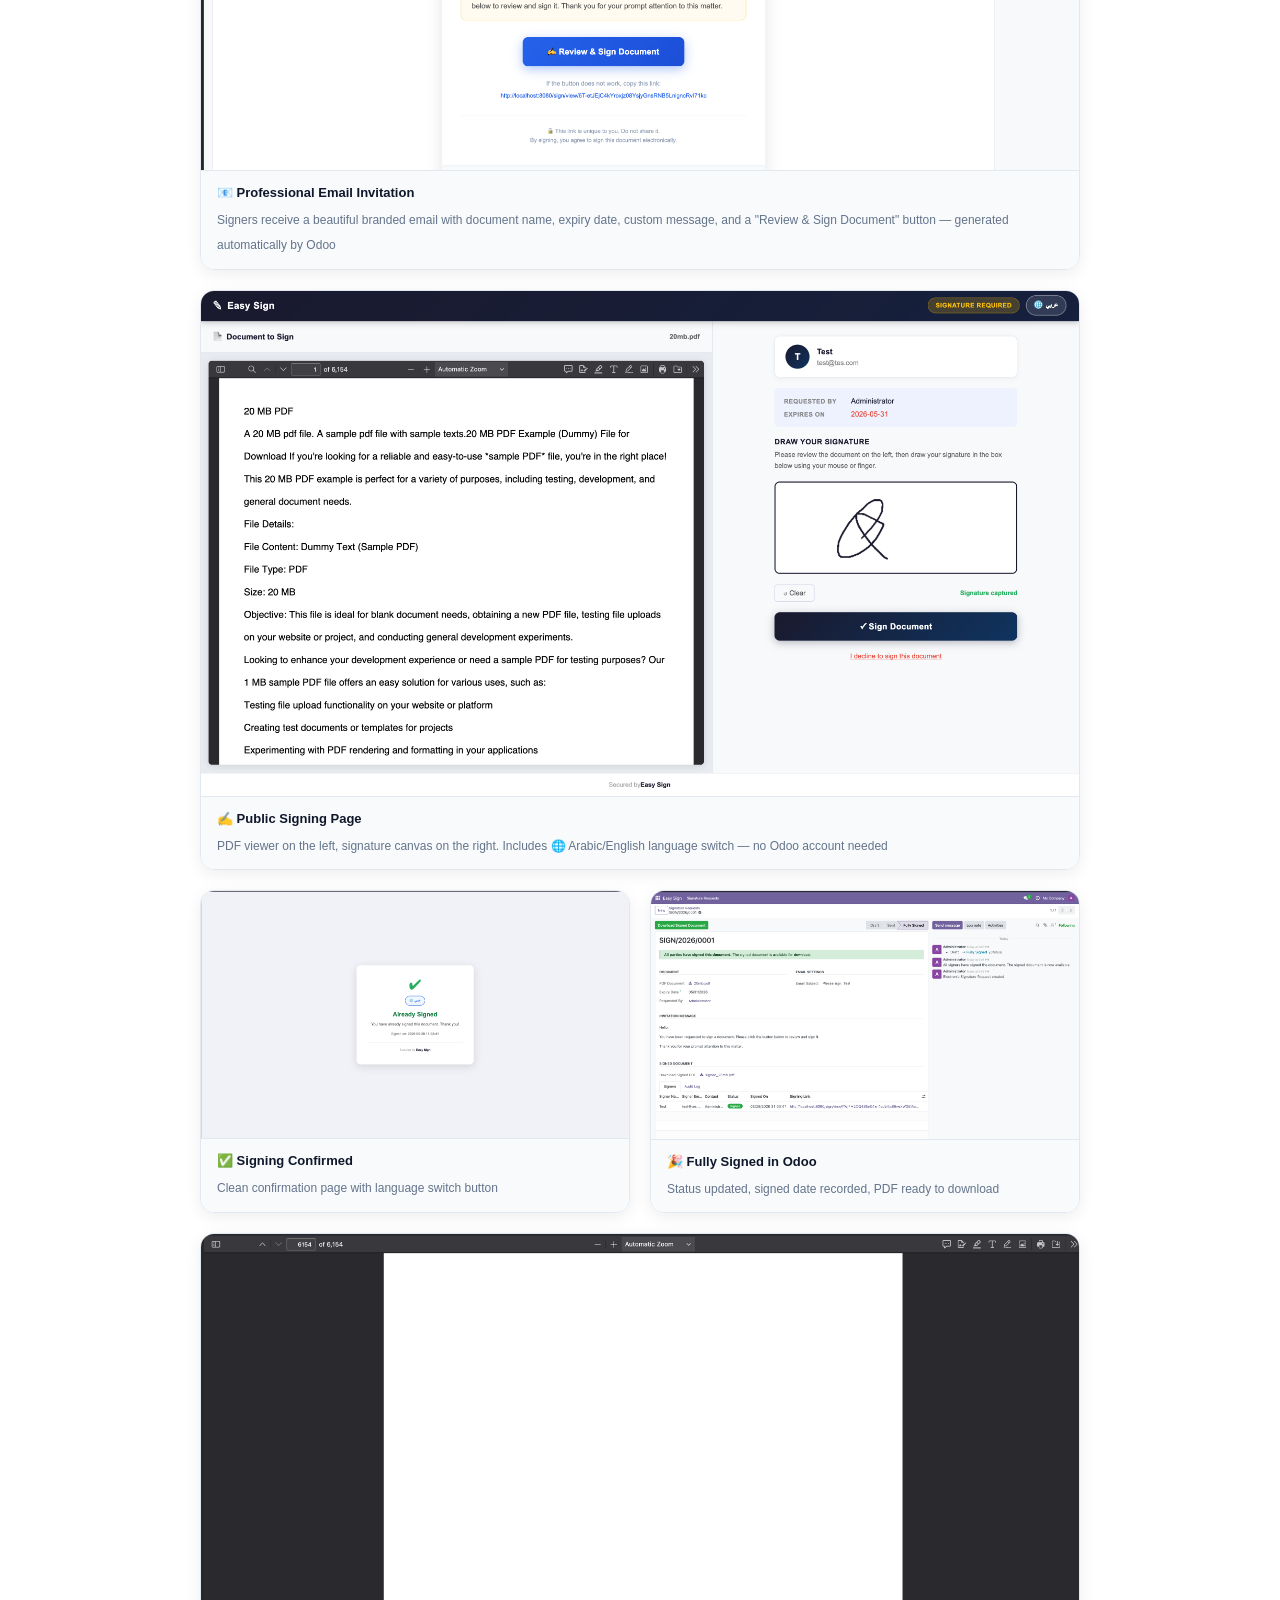
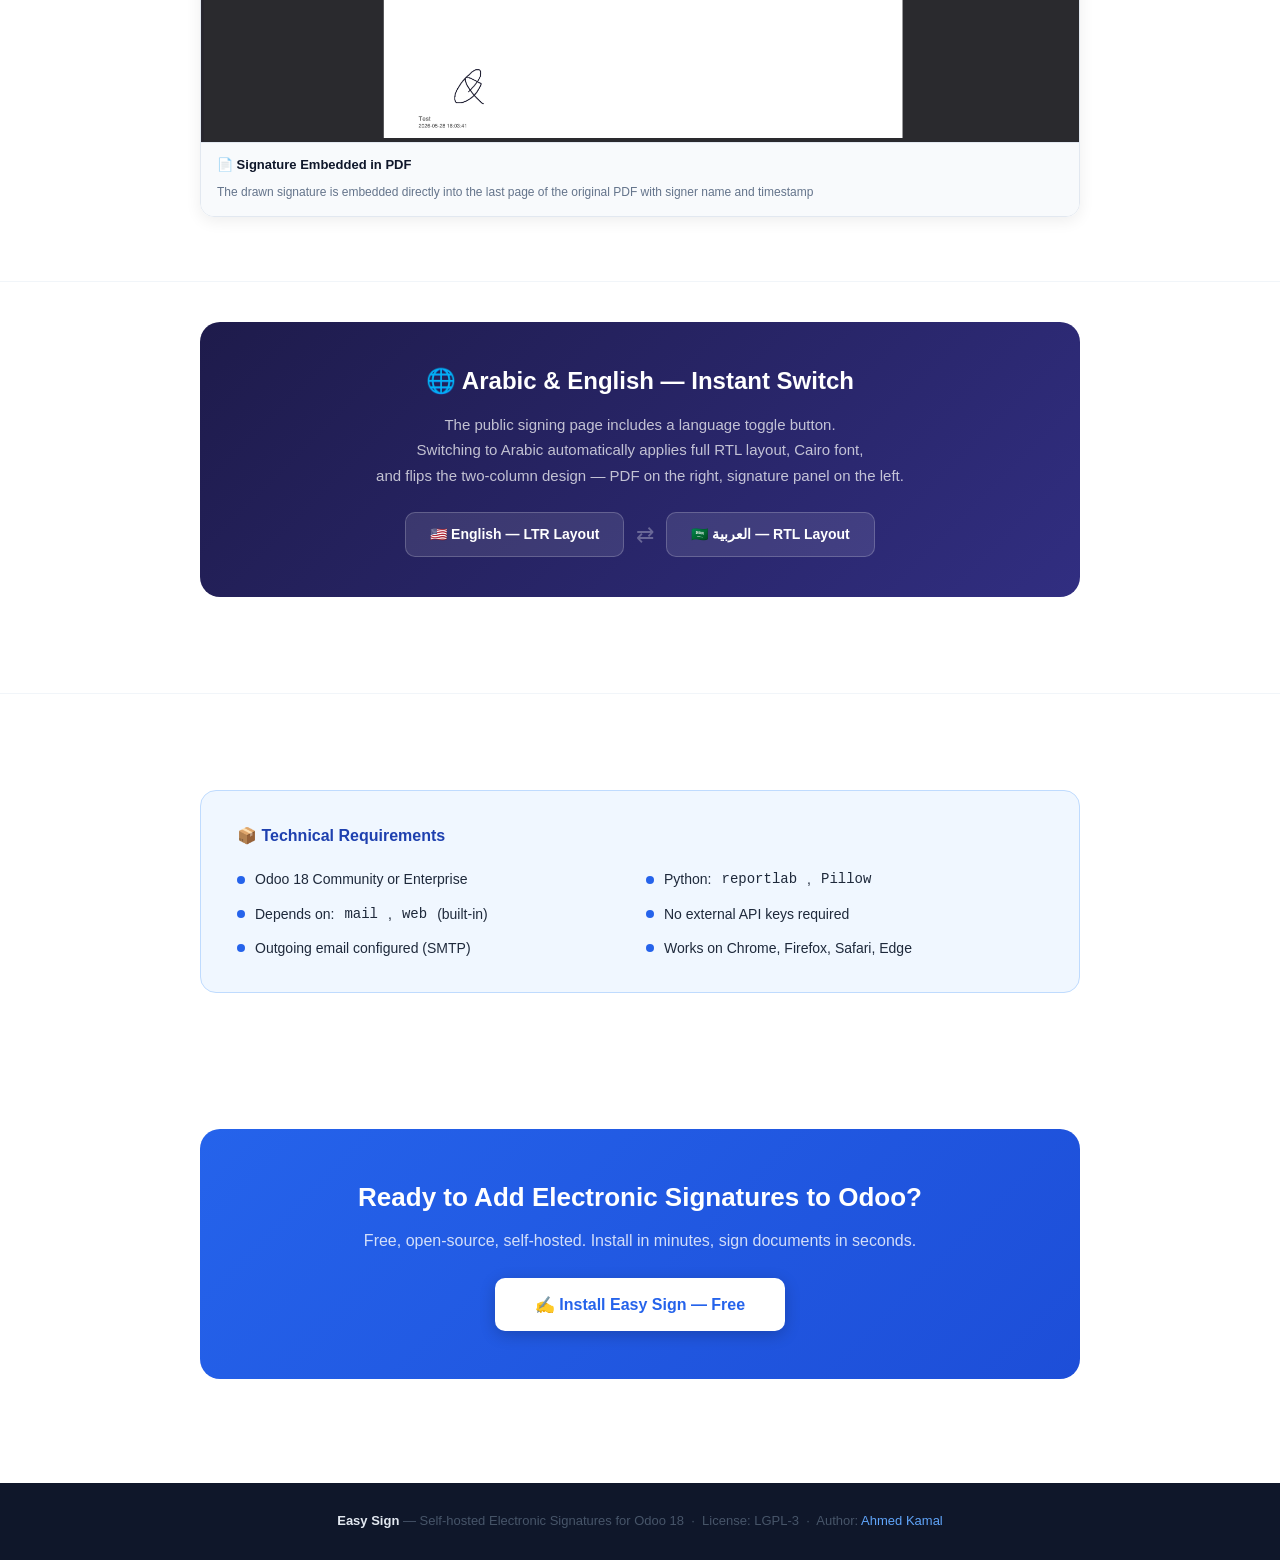
==== commit 5b720bf1: "change wedb" ====
--- a/easy_sign/static/description/index.html
+++ b/easy_sign/static/description/index.html
@@ -1,550 +1,453 @@
 <!DOCTYPE html>
 <html lang="en">
 <head>
-    <meta charset="utf-8"/>
-    <meta name="viewport" content="width=device-width, initial-scale=1"/>
-    <style>
-        body {
-            font-family: 'Segoe UI', Arial, sans-serif;
-            color: #1e293b;
-            margin: 0;
-            padding: 0;
-            background: #fff;
-        }
-
-        /* ── Hero ── */
-        .es-hero {
-            background: linear-gradient(135deg, #1a1a2e 0%, #16213e 60%, #0f3460 100%);
-            padding: 60px 40px;
-            text-align: center;
-            color: #fff;
-        }
-        .es-hero-icon {
-            font-size: 64px;
-            margin-bottom: 20px;
-            display: block;
-        }
-        .es-hero h1 {
-            font-size: 36px;
-            font-weight: 800;
-            margin: 0 0 12px 0;
-            letter-spacing: -0.5px;
-        }
-        .es-hero p {
-            font-size: 18px;
-            color: rgba(255,255,255,0.75);
-            margin: 0 auto;
-            max-width: 600px;
-            line-height: 1.6;
-        }
-        .es-badge-row {
-            margin-top: 24px;
-            display: flex;
-            gap: 10px;
-            justify-content: center;
-            flex-wrap: wrap;
-        }
-        .es-badge {
-            padding: 6px 16px;
-            border-radius: 20px;
-            font-size: 13px;
-            font-weight: 700;
-            border: 1.5px solid rgba(255,255,255,0.3);
-            color: #fff;
-        }
-        .es-badge-green { background: rgba(16,185,129,0.25); border-color: #10b981; }
-        .es-badge-blue  { background: rgba(59,130,246,0.25); border-color: #3b82f6; }
-        .es-badge-gold  { background: rgba(251,191,36,0.25); border-color: #fbbf24; }
-
-        /* ── Section ── */
-        .es-section {
-            max-width: 900px;
-            margin: 0 auto;
-            padding: 50px 30px;
-        }
-        .es-section-title {
-            font-size: 26px;
-            font-weight: 800;
-            color: #1a1a2e;
-            margin: 0 0 8px 0;
-            text-align: center;
-        }
-        .es-section-sub {
-            font-size: 15px;
-            color: #64748b;
-            text-align: center;
-            margin: 0 0 40px 0;
-        }
-
-        /* ── Features grid ── */
-        .es-features {
-            display: grid;
-            grid-template-columns: repeat(3, 1fr);
-            gap: 24px;
-            margin-top: 32px;
-        }
-        .es-feature-card {
-            background: #f8fafc;
-            border: 1px solid #e2e8f0;
-            border-radius: 14px;
-            padding: 28px 22px;
-            text-align: center;
-            transition: transform 0.2s, box-shadow 0.2s;
-        }
-        .es-feature-card:hover {
-            transform: translateY(-4px);
-            box-shadow: 0 8px 24px rgba(0,0,0,0.08);
-        }
-        .es-feature-icon {
-            font-size: 36px;
-            margin-bottom: 14px;
-            display: block;
-        }
-        .es-feature-title {
-            font-size: 15px;
-            font-weight: 700;
-            color: #1e293b;
-            margin: 0 0 8px 0;
-        }
-        .es-feature-desc {
-            font-size: 13px;
-            color: #64748b;
-            line-height: 1.6;
-            margin: 0;
-        }
-
-        /* ── How it works ── */
-        .es-steps {
-            display: flex;
-            gap: 0;
-            margin-top: 32px;
-            position: relative;
-        }
-        .es-steps::before {
-            content: '';
-            position: absolute;
-            top: 32px;
-            left: 10%;
-            right: 10%;
-            height: 2px;
-            background: linear-gradient(90deg, #2563eb, #10b981);
-            z-index: 0;
-        }
-        .es-step {
-            flex: 1;
-            text-align: center;
-            position: relative;
-            z-index: 1;
-            padding: 0 12px;
-        }
-        .es-step-num {
-            width: 64px;
-            height: 64px;
-            border-radius: 50%;
-            background: linear-gradient(135deg, #2563eb, #1d4ed8);
-            color: #fff;
-            font-size: 24px;
-            font-weight: 800;
-            display: flex;
-            align-items: center;
-            justify-content: center;
-            margin: 0 auto 16px;
-            box-shadow: 0 4px 14px rgba(37,99,235,0.35);
-        }
-        .es-step-title {
-            font-size: 14px;
-            font-weight: 700;
-            color: #1e293b;
-            margin: 0 0 6px 0;
-        }
-        .es-step-desc {
-            font-size: 12px;
-            color: #64748b;
-            line-height: 1.5;
-            margin: 0;
-        }
-
-        /* ── No external API banner ── */
-        .es-no-api {
-            background: linear-gradient(135deg, #064e3b, #065f46);
-            border-radius: 16px;
-            padding: 36px 40px;
-            text-align: center;
-            color: #fff;
-            margin: 0 30px 50px;
-            max-width: 840px;
-            margin-left: auto;
-            margin-right: auto;
-        }
-        .es-no-api h3 {
-            font-size: 22px;
-            font-weight: 800;
-            margin: 0 0 12px 0;
-        }
-        .es-no-api p {
-            font-size: 15px;
-            color: rgba(255,255,255,0.8);
-            margin: 0;
-            line-height: 1.6;
-        }
-
-        /* ── Bilingual highlight ── */
-        .es-bilingual {
-            background: linear-gradient(135deg, #1e293b, #0f172a);
-            border-radius: 16px;
-            padding: 36px 40px;
-            text-align: center;
-            color: #fff;
-            margin-bottom: 50px;
-            max-width: 840px;
-            margin-left: auto;
-            margin-right: auto;
-        }
-        .es-bilingual h3 { font-size: 22px; font-weight: 800; margin: 0 0 12px 0; }
-        .es-bilingual p  { font-size: 15px; color: rgba(255,255,255,0.75); margin: 0; line-height: 1.6; }
-
-        /* ── Requirements ── */
-        .es-requirements {
-            background: #f0f4ff;
-            border: 1px solid #c7d7fe;
-            border-radius: 14px;
-            padding: 28px 32px;
-            max-width: 840px;
-            margin: 0 auto 50px;
-        }
-        .es-requirements h4 {
-            font-size: 16px;
-            font-weight: 700;
-            color: #1e40af;
-            margin: 0 0 16px 0;
-        }
-        .es-req-list {
-            list-style: none;
-            padding: 0;
-            margin: 0;
-            display: grid;
-            grid-template-columns: 1fr 1fr;
-            gap: 10px;
-        }
-        .es-req-list li {
-            font-size: 14px;
-            color: #1e293b;
-            display: flex;
-            align-items: center;
-            gap: 8px;
-        }
-        .es-req-list li::before {
-            content: '✅';
-            font-size: 14px;
-            flex-shrink: 0;
-        }
-
-        /* ── Divider ── */
-        .es-divider {
-            height: 1px;
-            background: #e2e8f0;
-            margin: 0 30px;
-        }
-
-        /* ── Screenshot placeholder ── */
-        .es-screenshots {
-            background: #f8fafc;
-            padding: 50px 30px;
-            text-align: center;
-        }
-        .es-screenshot-wrap {
-            display: grid;
-            grid-template-columns: 1fr 1fr;
-            gap: 20px;
-            max-width: 840px;
-            margin: 24px auto 0;
-        }
-        .es-screenshot-box {
-            background: #e2e8f0;
-            border-radius: 10px;
-            height: 200px;
-            display: flex;
-            align-items: center;
-            justify-content: center;
-            color: #94a3b8;
-            font-size: 13px;
-            font-weight: 600;
-        }
-
-        /* ── Footer ── */
-        .es-footer-strip {
-            background: #1a1a2e;
-            padding: 30px 40px;
-            text-align: center;
-            color: rgba(255,255,255,0.6);
-            font-size: 13px;
-        }
-        .es-footer-strip strong { color: #fff; }
-
-        @media (max-width: 768px) {
-            .es-features { grid-template-columns: 1fr; }
-            .es-steps { flex-direction: column; gap: 20px; }
-            .es-steps::before { display: none; }
-            .es-req-list { grid-template-columns: 1fr; }
-            .es-screenshot-wrap { grid-template-columns: 1fr; }
-        }
-    </style>
+<meta charset="utf-8"/>
+<meta name="viewport" content="width=device-width, initial-scale=1"/>
+<style>
+/* ── Reset & Base ── */
+*, *::before, *::after { box-sizing: border-box; margin: 0; padding: 0; }
+body { font-family: -apple-system, 'Segoe UI', Roboto, Arial, sans-serif; color: #1e293b; background: #fff; line-height: 1.6; }
+img { max-width: 100%; height: auto; display: block; }
+a { color: #2563eb; text-decoration: none; }
+
+/* ── Hero ── */
+.hero {
+    background: linear-gradient(135deg, #0f172a 0%, #1e293b 40%, #1a1a3e 100%);
+    padding: 64px 40px 56px;
+    text-align: center;
+    position: relative;
+    overflow: hidden;
+}
+.hero::before {
+    content: '';
+    position: absolute; top: -50%; left: -50%;
+    width: 200%; height: 200%;
+    background: radial-gradient(ellipse at 60% 40%, rgba(37,99,235,0.15) 0%, transparent 60%),
+                radial-gradient(ellipse at 20% 80%, rgba(139,92,246,0.1) 0%, transparent 50%);
+}
+.hero-inner { position: relative; z-index: 1; max-width: 720px; margin: 0 auto; }
+.hero-logo {
+    width: 80px; height: 80px; border-radius: 20px;
+    background: linear-gradient(135deg, #2563eb, #1d4ed8);
+    display: flex; align-items: center; justify-content: center;
+    font-size: 38px; margin: 0 auto 24px;
+    box-shadow: 0 8px 32px rgba(37,99,235,0.4);
+}
+.hero h1 {
+    font-size: 42px; font-weight: 800; color: #fff;
+    letter-spacing: -1px; margin-bottom: 14px;
+}
+.hero h1 span { color: #60a5fa; }
+.hero p {
+    font-size: 18px; color: rgba(255,255,255,0.7);
+    max-width: 540px; margin: 0 auto 28px; line-height: 1.7;
+}
+.hero-tags { display: flex; gap: 10px; justify-content: center; flex-wrap: wrap; }
+.tag {
+    padding: 6px 16px; border-radius: 20px; font-size: 13px; font-weight: 600;
+    border: 1.5px solid; display: inline-flex; align-items: center; gap: 6px;
+}
+.tag-green  { color: #34d399; border-color: rgba(52,211,153,0.4); background: rgba(52,211,153,0.08); }
+.tag-blue   { color: #60a5fa; border-color: rgba(96,165,250,0.4); background: rgba(96,165,250,0.08); }
+.tag-purple { color: #a78bfa; border-color: rgba(167,139,250,0.4); background: rgba(167,139,250,0.08); }
+.tag-amber  { color: #fbbf24; border-color: rgba(251,191,36,0.4); background: rgba(251,191,36,0.08); }
+
+/* ── Section ── */
+.section { padding: 64px 40px; max-width: 960px; margin: 0 auto; }
+.section-center { text-align: center; }
+.section-label {
+    display: inline-block; font-size: 12px; font-weight: 700; letter-spacing: 1.5px;
+    text-transform: uppercase; color: #2563eb; margin-bottom: 10px;
+    padding: 4px 14px; background: #eff6ff; border-radius: 20px;
+}
+.section h2 { font-size: 32px; font-weight: 800; color: #0f172a; margin-bottom: 10px; letter-spacing: -0.5px; }
+.section p.lead { font-size: 16px; color: #64748b; max-width: 580px; margin: 0 auto; }
+hr.divider { border: none; border-top: 1px solid #f1f5f9; margin: 0; }
+
+/* ── No API Banner ── */
+.no-api-banner {
+    background: linear-gradient(135deg, #064e3b, #065f46);
+    border-radius: 20px; padding: 40px 48px;
+    display: flex; align-items: center; gap: 32px;
+    margin: 40px auto; max-width: 880px;
+}
+.no-api-icon { font-size: 48px; flex-shrink: 0; }
+.no-api-text h3 { font-size: 22px; font-weight: 800; color: #fff; margin-bottom: 8px; }
+.no-api-text p  { font-size: 15px; color: rgba(255,255,255,0.75); line-height: 1.7; }
+
+/* ── Feature Grid ── */
+.features-grid {
+    display: grid; grid-template-columns: repeat(3, 1fr); gap: 20px; margin-top: 40px;
+}
+.feat-card {
+    border: 1px solid #e2e8f0; border-radius: 16px; padding: 28px 24px;
+    transition: transform 0.2s, box-shadow 0.2s, border-color 0.2s;
+    background: #fff;
+}
+.feat-card:hover { transform: translateY(-4px); box-shadow: 0 12px 32px rgba(0,0,0,0.08); border-color: #bfdbfe; }
+.feat-icon { font-size: 32px; margin-bottom: 14px; }
+.feat-card h4 { font-size: 15px; font-weight: 700; color: #0f172a; margin-bottom: 8px; }
+.feat-card p  { font-size: 13px; color: #64748b; line-height: 1.6; }
+
+/* ── How It Works ── */
+.steps { display: flex; gap: 0; margin-top: 48px; position: relative; }
+.steps::after {
+    content: ''; position: absolute; top: 28px; left: 14%; right: 14%;
+    height: 2px; background: linear-gradient(90deg, #2563eb, #8b5cf6, #10b981);
+}
+.step { flex: 1; text-align: center; padding: 0 16px; position: relative; z-index: 1; }
+.step-num {
+    width: 56px; height: 56px; border-radius: 50%; margin: 0 auto 16px;
+    background: linear-gradient(135deg, #2563eb, #1d4ed8);
+    color: #fff; font-size: 20px; font-weight: 800;
+    display: flex; align-items: center; justify-content: center;
+    box-shadow: 0 4px 16px rgba(37,99,235,0.35);
+}
+.step h4  { font-size: 14px; font-weight: 700; color: #0f172a; margin-bottom: 6px; }
+.step p   { font-size: 12px; color: #64748b; line-height: 1.5; }
+
+/* ── Screenshot ── */
+.screenshot-wrap {
+    display: grid; grid-template-columns: 1fr 1fr; gap: 20px; margin-top: 40px;
+}
+.screenshot-card {
+    border-radius: 14px; overflow: hidden;
+    border: 1px solid #e2e8f0;
+    box-shadow: 0 4px 16px rgba(0,0,0,0.07);
+    transition: box-shadow 0.2s, transform 0.2s;
+}
+.screenshot-card:hover { box-shadow: 0 8px 28px rgba(0,0,0,0.12); transform: translateY(-2px); }
+.screenshot-card img { width: 100%; display: block; }
+.screenshot-caption {
+    padding: 12px 16px; background: #f8fafc; border-top: 1px solid #e2e8f0;
+}
+.screenshot-caption strong { font-size: 13px; color: #0f172a; display: block; margin-bottom: 2px; }
+.screenshot-caption span   { font-size: 12px; color: #64748b; }
+.full-width { grid-column: 1 / -1; }
+
+/* ── Bilingual ── */
+.bilingual {
+    background: linear-gradient(135deg, #1e1b4b, #312e81);
+    border-radius: 20px; padding: 40px 48px; text-align: center;
+    margin: 40px auto; max-width: 880px;
+}
+.bilingual h3 { font-size: 24px; font-weight: 800; color: #fff; margin-bottom: 12px; }
+.bilingual p  { font-size: 15px; color: rgba(255,255,255,0.72); line-height: 1.7; margin-bottom: 24px; }
+.lang-pills { display: flex; gap: 12px; justify-content: center; flex-wrap: wrap; }
+.lang-pill {
+    padding: 10px 24px; border-radius: 10px; font-size: 14px; font-weight: 700;
+    background: rgba(255,255,255,0.1); border: 1px solid rgba(255,255,255,0.2); color: #fff;
+}
+
+/* ── Requirements ── */
+.reqs {
+    background: #f0f7ff; border: 1px solid #bfdbfe; border-radius: 16px;
+    padding: 32px 36px; max-width: 880px; margin: 40px auto;
+}
+.reqs h4 { font-size: 16px; font-weight: 700; color: #1e40af; margin-bottom: 20px; }
+.reqs-grid { display: grid; grid-template-columns: 1fr 1fr; gap: 12px; }
+.req-item {
+    display: flex; align-items: center; gap: 10px;
+    font-size: 14px; color: #1e293b;
+}
+.req-dot {
+    width: 8px; height: 8px; border-radius: 50%; background: #2563eb; flex-shrink: 0;
+}
+
+/* ── CTA ── */
+.cta-block {
+    background: linear-gradient(135deg, #2563eb, #1d4ed8);
+    border-radius: 20px; padding: 48px 40px; text-align: center;
+    margin: 40px auto; max-width: 880px;
+}
+.cta-block h3 { font-size: 26px; font-weight: 800; color: #fff; margin-bottom: 10px; }
+.cta-block p  { font-size: 16px; color: rgba(255,255,255,0.8); margin-bottom: 24px; }
+.cta-btn {
+    display: inline-block; padding: 14px 40px; background: #fff; color: #2563eb;
+    border-radius: 10px; font-size: 16px; font-weight: 800; text-decoration: none;
+    box-shadow: 0 4px 16px rgba(0,0,0,0.2);
+}
+
+/* ── Footer ── */
+.footer {
+    background: #0f172a; padding: 28px 40px; text-align: center;
+    font-size: 13px; color: #475569;
+}
+.footer strong { color: #e2e8f0; }
+.footer a { color: #60a5fa; }
+
+/* ── Responsive ── */
+@media (max-width: 768px) {
+    .hero h1 { font-size: 28px; }
+    .features-grid { grid-template-columns: 1fr; }
+    .steps { flex-direction: column; gap: 24px; }
+    .steps::after { display: none; }
+    .screenshot-wrap { grid-template-columns: 1fr; }
+    .reqs-grid { grid-template-columns: 1fr; }
+    .no-api-banner { flex-direction: column; text-align: center; }
+    .section { padding: 40px 20px; }
+    .hero { padding: 40px 20px; }
+}
+</style>
 </head>
 <body>
 
-<!-- ══════════════════════════════════════════════════
+<!-- ═══════════════════════════════════════
      HERO
-══════════════════════════════════════════════════ -->
-<div class="es-hero">
-    <span class="es-hero-icon">✍️</span>
-    <h1>Easy Sign — Electronic Signature</h1>
-    <p>
-        A complete self-hosted e-signature solution built entirely inside Odoo 18.
-        No external APIs. No third-party subscriptions. 100% your data.
-    </p>
-    <div class="es-badge-row">
-        <span class="es-badge es-badge-green">✅ No External API</span>
-        <span class="es-badge es-badge-blue">🔒 Self-Hosted</span>
-        <span class="es-badge es-badge-gold">🌐 Arabic &amp; English</span>
-        <span class="es-badge es-badge-blue">📱 Mobile Friendly</span>
-        <span class="es-badge es-badge-green">⚡ Odoo 18</span>
-    </div>
-</div>
-
-<!-- ══════════════════════════════════════════════════
-     NO EXTERNAL API BANNER
-══════════════════════════════════════════════════ -->
-<div style="padding: 50px 30px 0;">
-    <div class="es-no-api">
-        <h3>🔒 100% Self-Hosted — No External Services Needed</h3>
-        <p>
-            Unlike other signature modules that depend on iLoveSign, DocuSign, or HelloSign,
-            <strong>Easy Sign</strong> runs entirely inside your Odoo instance.
-            Your documents never leave your server. No API keys, no monthly fees, no data sharing.
-        </p>
-    </div>
-</div>
-
-<!-- ══════════════════════════════════════════════════
+═══════════════════════════════════════ -->
+<div class="hero">
+    <div class="hero-inner">
+        <div class="hero-logo">✍️</div>
+        <h1>Easy <span>Sign</span></h1>
+        <p>The complete self-hosted electronic signature solution for Odoo 18 — no external services, no monthly fees, 100% your data.</p>
+        <div class="hero-tags">
+            <span class="tag tag-green">✓ No External API</span>
+            <span class="tag tag-blue">🔒 Self-Hosted</span>
+            <span class="tag tag-purple">🌐 Arabic &amp; English</span>
+            <span class="tag tag-amber">📱 Mobile Friendly</span>
+        </div>
+    </div>
+</div>
+
+
+<!-- ═══════════════════════════════════════
+     NO API BANNER
+═══════════════════════════════════════ -->
+<div style="padding: 56px 40px 0; max-width: 960px; margin: 0 auto;">
+    <div class="no-api-banner">
+        <div class="no-api-icon">🔒</div>
+        <div class="no-api-text">
+            <h3>100% Self-Hosted — Your Documents Stay on Your Server</h3>
+            <p>Unlike modules that depend on DocuSign, iLoveSign, or HelloSign, <strong>Easy Sign</strong> works entirely inside Odoo. No API keys, no third-party accounts, no subscription fees, and your documents are never sent to external servers.</p>
+        </div>
+    </div>
+</div>
+
+
+<!-- ═══════════════════════════════════════
      FEATURES
-══════════════════════════════════════════════════ -->
-<div class="es-section">
-    <h2 class="es-section-title">Everything You Need to Sign Documents</h2>
-    <p class="es-section-sub">A complete workflow from document upload to signed PDF — all inside Odoo</p>
-
-    <div class="es-features">
-        <div class="es-feature-card">
-            <span class="es-feature-icon">📄</span>
-            <p class="es-feature-title">PDF Document Upload</p>
-            <p class="es-feature-desc">Upload any PDF document directly in Odoo and add one or multiple signers with name and email.</p>
-        </div>
-        <div class="es-feature-card">
-            <span class="es-feature-icon">📧</span>
-            <p class="es-feature-title">Automatic Email Invitation</p>
-            <p class="es-feature-desc">Each signer receives a professional email with a unique signing link — no Odoo account needed.</p>
-        </div>
-        <div class="es-feature-card">
-            <span class="es-feature-icon">✍️</span>
-            <p class="es-feature-title">Canvas Signature Drawing</p>
-            <p class="es-feature-desc">Signers draw their signature directly in the browser using mouse or finger on mobile devices.</p>
-        </div>
-        <div class="es-feature-card">
-            <span class="es-feature-icon">📋</span>
-            <p class="es-feature-title">Signed PDF Generation</p>
-            <p class="es-feature-desc">After all parties sign, the system automatically embeds signatures into the PDF and saves it in Odoo.</p>
-        </div>
-        <div class="es-feature-card">
-            <span class="es-feature-icon">🔍</span>
-            <p class="es-feature-title">Full Audit Trail</p>
-            <p class="es-feature-desc">Every action (viewed, signed, declined) is logged with IP address, timestamp, and signer details.</p>
-        </div>
-        <div class="es-feature-card">
-            <span class="es-feature-icon">⏰</span>
-            <p class="es-feature-title">Expiry Dates &amp; Decline</p>
-            <p class="es-feature-desc">Set expiry dates for signing links. Signers can decline with a reason, notifying the requester automatically.</p>
-        </div>
-        <div class="es-feature-card">
-            <span class="es-feature-icon">🌐</span>
-            <p class="es-feature-title">Arabic &amp; English Interface</p>
-            <p class="es-feature-desc">The signing page supports instant switching between Arabic (RTL) and English with a single click.</p>
-        </div>
-        <div class="es-feature-card">
-            <span class="es-feature-icon">📱</span>
-            <p class="es-feature-title">Mobile Responsive</p>
-            <p class="es-feature-desc">The signing page is fully responsive. Signers can sign on smartphones and tablets with touch support.</p>
-        </div>
-        <div class="es-feature-card">
-            <span class="es-feature-icon">🔔</span>
-            <p class="es-feature-title">Smart Notifications</p>
-            <p class="es-feature-desc">Requester is notified when all signers complete, or when anyone declines. Chatter integration included.</p>
-        </div>
-    </div>
-</div>
-
-<div class="es-divider"/>
-
-<!-- ══════════════════════════════════════════════════
+═══════════════════════════════════════ -->
+<div class="section">
+    <div class="section-center">
+        <span class="section-label">Features</span>
+        <h2>Everything You Need to Sign Documents</h2>
+        <p class="lead">A complete signing workflow — from document upload to signed PDF — all inside Odoo.</p>
+    </div>
+    <div class="features-grid">
+        <div class="feat-card">
+            <div class="feat-icon">📄</div>
+            <h4>PDF Document Upload</h4>
+            <p>Upload any PDF and add one or multiple signers with name and email. Set expiry dates and custom invitation messages.</p>
+        </div>
+        <div class="feat-card">
+            <div class="feat-icon">📧</div>
+            <h4>Automatic Email Invitations</h4>
+            <p>Each signer receives a beautiful branded email with a unique, secure signing link. No Odoo account needed to sign.</p>
+        </div>
+        <div class="feat-card">
+            <div class="feat-icon">✍️</div>
+            <h4>Canvas Signature Drawing</h4>
+            <p>Signers draw their signature directly in the browser using mouse or finger on any mobile device.</p>
+        </div>
+        <div class="feat-card">
+            <div class="feat-icon">📋</div>
+            <h4>Signed PDF Generation</h4>
+            <p>After all parties sign, signatures are automatically embedded into the PDF and the signed document is saved in Odoo.</p>
+        </div>
+        <div class="feat-card">
+            <div class="feat-icon">🔍</div>
+            <h4>Full Audit Trail</h4>
+            <p>Every action — viewed, signed, declined — is logged with IP address, timestamp, and signer details for legal compliance.</p>
+        </div>
+        <div class="feat-card">
+            <div class="feat-icon">⏰</div>
+            <h4>Expiry Dates &amp; Decline</h4>
+            <p>Set link expiry dates. Signers can decline with a reason, and the requester is notified immediately via Odoo chatter.</p>
+        </div>
+        <div class="feat-card">
+            <div class="feat-icon">🌐</div>
+            <h4>Arabic &amp; English Interface</h4>
+            <p>The signing page switches instantly between Arabic (RTL layout) and English with a single click — no page reload needed.</p>
+        </div>
+        <div class="feat-card">
+            <div class="feat-icon">📱</div>
+            <h4>Mobile Responsive</h4>
+            <p>Fully optimized for smartphones and tablets. Touch-based signature drawing works perfectly on all mobile devices.</p>
+        </div>
+        <div class="feat-card">
+            <div class="feat-icon">🔔</div>
+            <h4>Smart Notifications</h4>
+            <p>Requester is notified when all signers complete or when anyone declines. Integrated with Odoo chatter for full tracking.</p>
+        </div>
+    </div>
+</div>
+
+<hr class="divider"/>
+
+<!-- ═══════════════════════════════════════
      HOW IT WORKS
-══════════════════════════════════════════════════ -->
-<div class="es-section">
-    <h2 class="es-section-title">How It Works</h2>
-    <p class="es-section-sub">Simple 4-step signing workflow</p>
-
-    <div class="es-steps">
-        <div class="es-step">
-            <div class="es-step-num">1</div>
-            <p class="es-step-title">Upload Document</p>
-            <p class="es-step-desc">Upload a PDF, add signers' names and emails, set optional expiry date and invitation message.</p>
-        </div>
-        <div class="es-step">
-            <div class="es-step-num">2</div>
-            <p class="es-step-title">Send Invitations</p>
-            <p class="es-step-desc">Click "Send for Signature" — Odoo emails each signer a secure, unique signing link instantly.</p>
-        </div>
-        <div class="es-step">
-            <div class="es-step-num">3</div>
-            <p class="es-step-title">Signer Reviews &amp; Signs</p>
-            <p class="es-step-desc">Signer opens the link, reviews the PDF, draws their signature on canvas, and clicks Sign.</p>
-        </div>
-        <div class="es-step">
-            <div class="es-step-num">4</div>
-            <p class="es-step-title">Signed PDF Ready</p>
-            <p class="es-step-desc">Once all parties sign, the PDF with embedded signatures is saved in Odoo and requester is notified.</p>
-        </div>
-    </div>
-</div>
-
-<div class="es-divider"/>
-
-<!-- ══════════════════════════════════════════════════
-     BILINGUAL SECTION
-══════════════════════════════════════════════════ -->
-<div style="padding: 50px 30px 0;">
-    <div class="es-bilingual">
-        <h3>🌐 Arabic &amp; English — Instant Language Switch</h3>
+═══════════════════════════════════════ -->
+<div class="section">
+    <div class="section-center">
+        <span class="section-label">Workflow</span>
+        <h2>How It Works</h2>
+        <p class="lead">Four simple steps from document upload to signed PDF.</p>
+    </div>
+    <div class="steps">
+        <div class="step">
+            <div class="step-num">1</div>
+            <h4>Upload &amp; Configure</h4>
+            <p>Upload a PDF, add signers' names and emails, set optional expiry date and personal message.</p>
+        </div>
+        <div class="step">
+            <div class="step-num">2</div>
+            <h4>Send Invitations</h4>
+            <p>Click "Send for Signature" — Odoo emails each signer a secure, unique signing link instantly.</p>
+        </div>
+        <div class="step">
+            <div class="step-num">3</div>
+            <h4>Review &amp; Sign</h4>
+            <p>Signer opens the link, reviews the PDF, draws signature on canvas, and clicks Sign.</p>
+        </div>
+        <div class="step">
+            <div class="step-num">4</div>
+            <h4>Signed PDF Ready</h4>
+            <p>Signatures embedded into PDF, saved in Odoo, requester notified automatically.</p>
+        </div>
+    </div>
+</div>
+
+<hr class="divider"/>
+
+<!-- ═══════════════════════════════════════
+     SCREENSHOTS
+═══════════════════════════════════════ -->
+<div class="section">
+    <div class="section-center">
+        <span class="section-label">Screenshots</span>
+        <h2>See Easy Sign in Action</h2>
+        <p class="lead">Real screenshots from Easy Sign running on Odoo 18.</p>
+    </div>
+
+    <div class="screenshot-wrap">
+
+        <div class="screenshot-card">
+            <img src="screenshots/1_new_request.png" alt="New Signature Request"/>
+            <div class="screenshot-caption">
+                <strong>📝 New Signature Request</strong>
+                <span>Upload PDF, set expiry, add invitation message</span>
+            </div>
+        </div>
+
+        <div class="screenshot-card">
+            <img src="screenshots/2_request_with_signer.png" alt="Add Signers"/>
+            <div class="screenshot-caption">
+                <strong>👤 Add Signers</strong>
+                <span>Add multiple signers — status tracked live in real time</span>
+            </div>
+        </div>
+
+        <div class="screenshot-card full-width">
+            <img src="screenshots/email.png" alt="Email Invitation"/>
+            <div class="screenshot-caption">
+                <strong>📧 Professional Email Invitation</strong>
+                <span>Signers receive a beautiful branded email with document name, expiry date, custom message, and a "Review &amp; Sign Document" button — generated automatically by Odoo</span>
+            </div>
+        </div>
+
+        <div class="screenshot-card full-width">
+            <img src="screenshots/3_signing_page.png" alt="Public Signing Page"/>
+            <div class="screenshot-caption">
+                <strong>✍️ Public Signing Page</strong>
+                <span>PDF viewer on the left, signature canvas on the right. Includes 🌐 Arabic/English language switch — no Odoo account needed</span>
+            </div>
+        </div>
+
+        <div class="screenshot-card">
+            <img src="screenshots/4_success_page.png" alt="Signing Success"/>
+            <div class="screenshot-caption">
+                <strong>✅ Signing Confirmed</strong>
+                <span>Clean confirmation page with language switch button</span>
+            </div>
+        </div>
+
+        <div class="screenshot-card">
+            <img src="screenshots/5_fully_signed.png" alt="Fully Signed"/>
+            <div class="screenshot-caption">
+                <strong>🎉 Fully Signed in Odoo</strong>
+                <span>Status updated, signed date recorded, PDF ready to download</span>
+            </div>
+        </div>
+
+        <div class="screenshot-card full-width">
+            <img src="screenshots/6_signed_pdf.png" alt="Signed PDF"/>
+            <div class="screenshot-caption">
+                <strong>📄 Signature Embedded in PDF</strong>
+                <span>The drawn signature is embedded directly into the last page of the original PDF with signer name and timestamp</span>
+            </div>
+        </div>
+
+    </div>
+</div>
+
+<hr class="divider"/>
+
+<!-- ═══════════════════════════════════════
+     BILINGUAL
+═══════════════════════════════════════ -->
+<div style="padding: 0 40px 56px; max-width: 960px; margin: 0 auto;">
+    <div class="bilingual">
+        <h3>🌐 Arabic &amp; English — Instant Switch</h3>
         <p>
             The public signing page includes a language toggle button.<br/>
-            Switching to Arabic automatically applies RTL layout, Cairo font,<br/>
-            and flips the two-column layout — PDF on the right, signature on the left.
+            Switching to Arabic automatically applies full RTL layout, Cairo font,<br/>
+            and flips the two-column design — PDF on the right, signature panel on the left.
         </p>
-        <div style="margin-top: 20px; display: flex; gap: 12px; justify-content: center; flex-wrap: wrap;">
-            <span style="background: rgba(255,255,255,0.12); border: 1px solid rgba(255,255,255,0.25); border-radius: 8px; padding: 8px 20px; font-size: 14px; color: #fff;">🇺🇸 English (LTR)</span>
-            <span style="font-size: 20px; color: rgba(255,255,255,0.4); display: flex; align-items: center;">⇄</span>
-            <span style="background: rgba(255,255,255,0.12); border: 1px solid rgba(255,255,255,0.25); border-radius: 8px; padding: 8px 20px; font-size: 14px; color: #fff;">🇸🇦 العربية (RTL)</span>
-        </div>
-    </div>
-</div>
-
-<!-- ══════════════════════════════════════════════════
+        <div class="lang-pills">
+            <span class="lang-pill">🇺🇸 English — LTR Layout</span>
+            <span style="color: rgba(255,255,255,0.3); font-size: 22px; display: flex; align-items: center;">⇄</span>
+            <span class="lang-pill">🇸🇦 العربية — RTL Layout</span>
+        </div>
+    </div>
+</div>
+
+<hr class="divider"/>
+
+<!-- ═══════════════════════════════════════
      REQUIREMENTS
-══════════════════════════════════════════════════ -->
-<div style="padding: 50px 30px 0;">
-    <div class="es-requirements">
+═══════════════════════════════════════ -->
+<div style="padding: 56px 40px; max-width: 960px; margin: 0 auto;">
+    <div class="reqs">
         <h4>📦 Technical Requirements</h4>
-        <ul class="es-req-list">
-            <li>Odoo 18 Community or Enterprise</li>
-            <li>Python packages: <code>reportlab</code>, <code>Pillow</code>, <code>pypdf / PyPDF2</code></li>
-            <li>Depends on: <code>mail</code>, <code>web</code></li>
-            <li>No external API keys required</li>
-            <li>Outgoing email configured (SMTP)</li>
-            <li>Works on all major browsers (Chrome, Firefox, Safari, Edge)</li>
-        </ul>
-    </div>
-</div>
-
-<!-- ══════════════════════════════════════════════════
-     SCREENSHOTS SECTION
-══════════════════════════════════════════════════ -->
-<div class="es-screenshots">
-    <h2 class="es-section-title">Screenshots</h2>
-    <p style="text-align:center;color:#64748b;font-size:15px;margin:0 0 32px 0;">Real screenshots from Easy Sign running on Odoo 18</p>
-
-    <div style="max-width:900px;margin:0 auto;display:grid;grid-template-columns:1fr 1fr;gap:24px;">
-
-        <!-- Screenshot 1 -->
-        <div style="border-radius:14px;overflow:hidden;box-shadow:0 4px 20px rgba(0,0,0,0.10);border:1px solid #e2e8f0;">
-            <img src="screenshots/1_new_request.png" alt="New Signature Request Form"
-                 style="width:100%;display:block;"/>
-            <div style="padding:12px 16px;background:#f8fafc;border-top:1px solid #e2e8f0;">
-                <p style="margin:0;font-size:13px;font-weight:700;color:#1e293b;">📝 New Signature Request</p>
-                <p style="margin:4px 0 0;font-size:12px;color:#64748b;">Create a request, upload PDF, set expiry and invitation message</p>
-            </div>
-        </div>
-
-        <!-- Screenshot 2 -->
-        <div style="border-radius:14px;overflow:hidden;box-shadow:0 4px 20px rgba(0,0,0,0.10);border:1px solid #e2e8f0;">
-            <img src="screenshots/2_request_with_signer.png" alt="Request with Signer Added"
-                 style="width:100%;display:block;"/>
-            <div style="padding:12px 16px;background:#f8fafc;border-top:1px solid #e2e8f0;">
-                <p style="margin:0;font-size:13px;font-weight:700;color:#1e293b;">👤 Add Signers</p>
-                <p style="margin:4px 0 0;font-size:12px;color:#64748b;">Add one or multiple signers with name and email — signer status tracked live</p>
-            </div>
-        </div>
-
-        <!-- Screenshot 3 — full width -->
-        <div style="grid-column:1/-1;border-radius:14px;overflow:hidden;box-shadow:0 4px 20px rgba(0,0,0,0.10);border:1px solid #e2e8f0;">
-            <img src="screenshots/3_signing_page.png" alt="Public Signing Page"
-                 style="width:100%;display:block;"/>
-            <div style="padding:12px 16px;background:#f8fafc;border-top:1px solid #e2e8f0;">
-                <p style="margin:0;font-size:13px;font-weight:700;color:#1e293b;">✍️ Public Signing Page</p>
-                <p style="margin:4px 0 0;font-size:12px;color:#64748b;">Signer sees the PDF on the left and draws their signature on the right — no Odoo account needed. Includes 🌐 Arabic/English language switch.</p>
-            </div>
-        </div>
-
-        <!-- Screenshot 4 -->
-        <div style="border-radius:14px;overflow:hidden;box-shadow:0 4px 20px rgba(0,0,0,0.10);border:1px solid #e2e8f0;">
-            <img src="screenshots/4_success_page.png" alt="Signing Success Page"
-                 style="width:100%;display:block;"/>
-            <div style="padding:12px 16px;background:#f8fafc;border-top:1px solid #e2e8f0;">
-                <p style="margin:0;font-size:13px;font-weight:700;color:#1e293b;">✅ Signing Success</p>
-                <p style="margin:4px 0 0;font-size:12px;color:#64748b;">Clean confirmation page shown after signing — with language switch button</p>
-            </div>
-        </div>
-
-        <!-- Screenshot 5 -->
-        <div style="border-radius:14px;overflow:hidden;box-shadow:0 4px 20px rgba(0,0,0,0.10);border:1px solid #e2e8f0;">
-            <img src="screenshots/5_fully_signed.png" alt="Fully Signed Document in Odoo"
-                 style="width:100%;display:block;"/>
-            <div style="padding:12px 16px;background:#f8fafc;border-top:1px solid #e2e8f0;">
-                <p style="margin:0;font-size:13px;font-weight:700;color:#1e293b;">🎉 Fully Signed — Ready to Download</p>
-                <p style="margin:4px 0 0;font-size:12px;color:#64748b;">Request shows "Fully Signed" state with signed date, signer details, and download button</p>
-            </div>
-        </div>
-
-        <!-- Screenshot 6 — full width -->
-        <div style="grid-column:1/-1;border-radius:14px;overflow:hidden;box-shadow:0 4px 20px rgba(0,0,0,0.10);border:1px solid #e2e8f0;">
-            <img src="screenshots/6_signed_pdf.png" alt="Signed PDF with Embedded Signature"
-                 style="width:100%;display:block;"/>
-            <div style="padding:12px 16px;background:#f8fafc;border-top:1px solid #e2e8f0;">
-                <p style="margin:0;font-size:13px;font-weight:700;color:#1e293b;">📄 Signed PDF — Signature Embedded</p>
-                <p style="margin:4px 0 0;font-size:12px;color:#64748b;">The signature is embedded directly into the last page of the PDF — with signer name and timestamp below it</p>
-            </div>
-        </div>
-
-    </div>
-</div>
-
-<!-- ══════════════════════════════════════════════════
-     EMAIL SCREENSHOT
-══════════════════════════════════════════════════ -->
-<div style="padding: 0 30px 50px; max-width: 900px; margin: 0 auto;">
-    <div style="border-radius:14px;overflow:hidden;box-shadow:0 4px 20px rgba(0,0,0,0.10);border:1px solid #e2e8f0;">
-        <img src="screenshots/email.png" alt="Professional Signing Email Invitation"
-             style="width:100%;display:block;"/>
-        <div style="padding:14px 20px;background:#f8fafc;border-top:1px solid #e2e8f0;">
-            <p style="margin:0;font-size:13px;font-weight:700;color:#1e293b;">📧 Professional Email Invitation</p>
-            <p style="margin:4px 0 0;font-size:12px;color:#64748b;">Signers receive a beautiful branded email with document details, expiry date, custom message, and a "Review &amp; Sign Document" button — all generated automatically by Odoo</p>
-        </div>
-    </div>
-</div>
-
-<!-- ══════════════════════════════════════════════════
+        <div class="reqs-grid">
+            <div class="req-item"><span class="req-dot"></span> Odoo 18 Community or Enterprise</div>
+            <div class="req-item"><span class="req-dot"></span> Python: <code>reportlab</code>, <code>Pillow</code></div>
+            <div class="req-item"><span class="req-dot"></span> Depends on: <code>mail</code>, <code>web</code> (built-in)</div>
+            <div class="req-item"><span class="req-dot"></span> No external API keys required</div>
+            <div class="req-item"><span class="req-dot"></span> Outgoing email configured (SMTP)</div>
+            <div class="req-item"><span class="req-dot"></span> Works on Chrome, Firefox, Safari, Edge</div>
+        </div>
+    </div>
+</div>
+
+<!-- ═══════════════════════════════════════
+     CTA
+═══════════════════════════════════════ -->
+<div style="padding: 0 40px 64px; max-width: 960px; margin: 0 auto;">
+    <div class="cta-block">
+        <h3>Ready to Add Electronic Signatures to Odoo?</h3>
+        <p>Free, open-source, self-hosted. Install in minutes, sign documents in seconds.</p>
+        <span class="cta-btn">✍️ Install Easy Sign — Free</span>
+    </div>
+</div>
+
+<!-- ═══════════════════════════════════════
      FOOTER
-══════════════════════════════════════════════════ -->
-<div class="es-footer-strip">
-    <strong>Easy Sign</strong> — Self-hosted Electronic Signatures for Odoo 18 &nbsp;|&nbsp;
-    License: LGPL-3 &nbsp;|&nbsp; Author: Ahmed Kamal &nbsp;|&nbsp;
-    <a href="https://www.linkedin.com/in/ahmed-kamal-97569316b/" style="color:#60a5fa;">LinkedIn</a>
+═══════════════════════════════════════ -->
+<div class="footer">
+    <strong>Easy Sign</strong> — Self-hosted Electronic Signatures for Odoo 18 &nbsp;·&nbsp;
+    License: LGPL-3 &nbsp;·&nbsp;
+    Author: <a href="https://www.linkedin.com/in/ahmed-kamal-97569316b/">Ahmed Kamal</a>
 </div>
 
 </body>
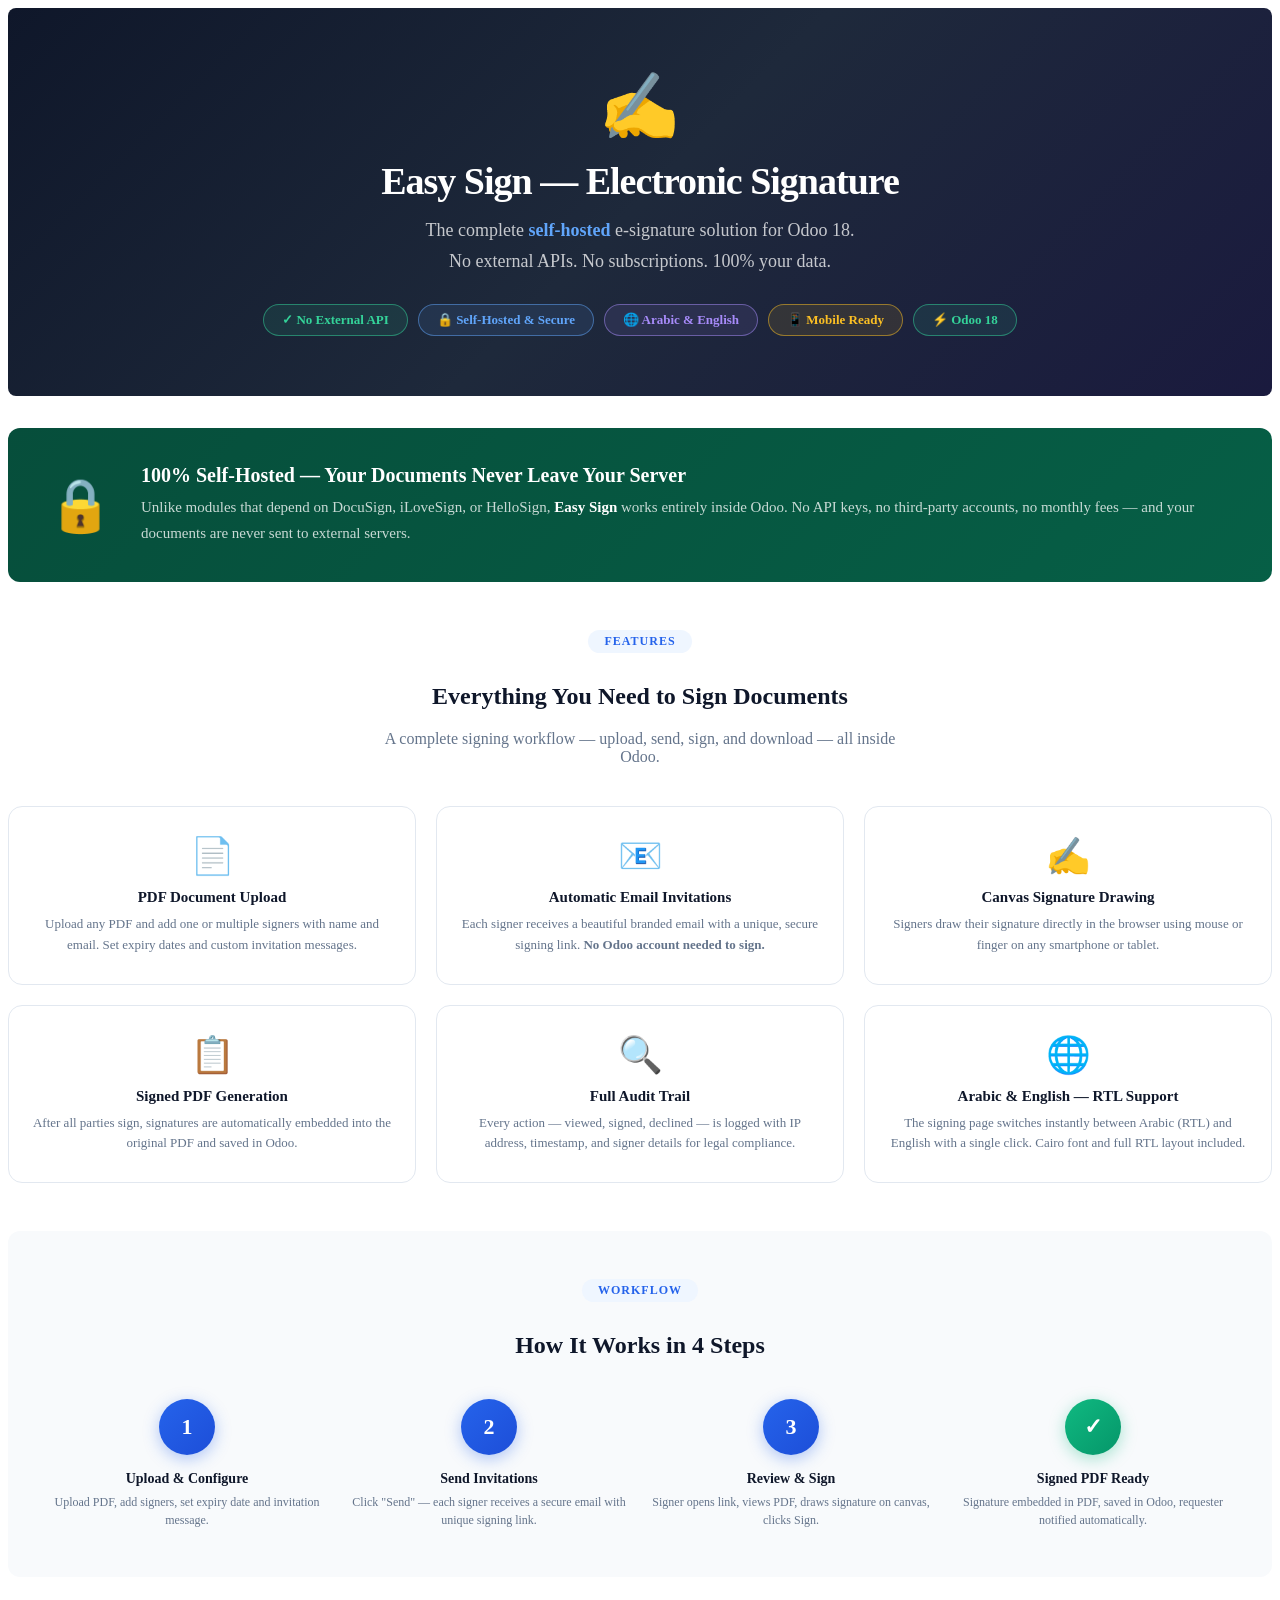
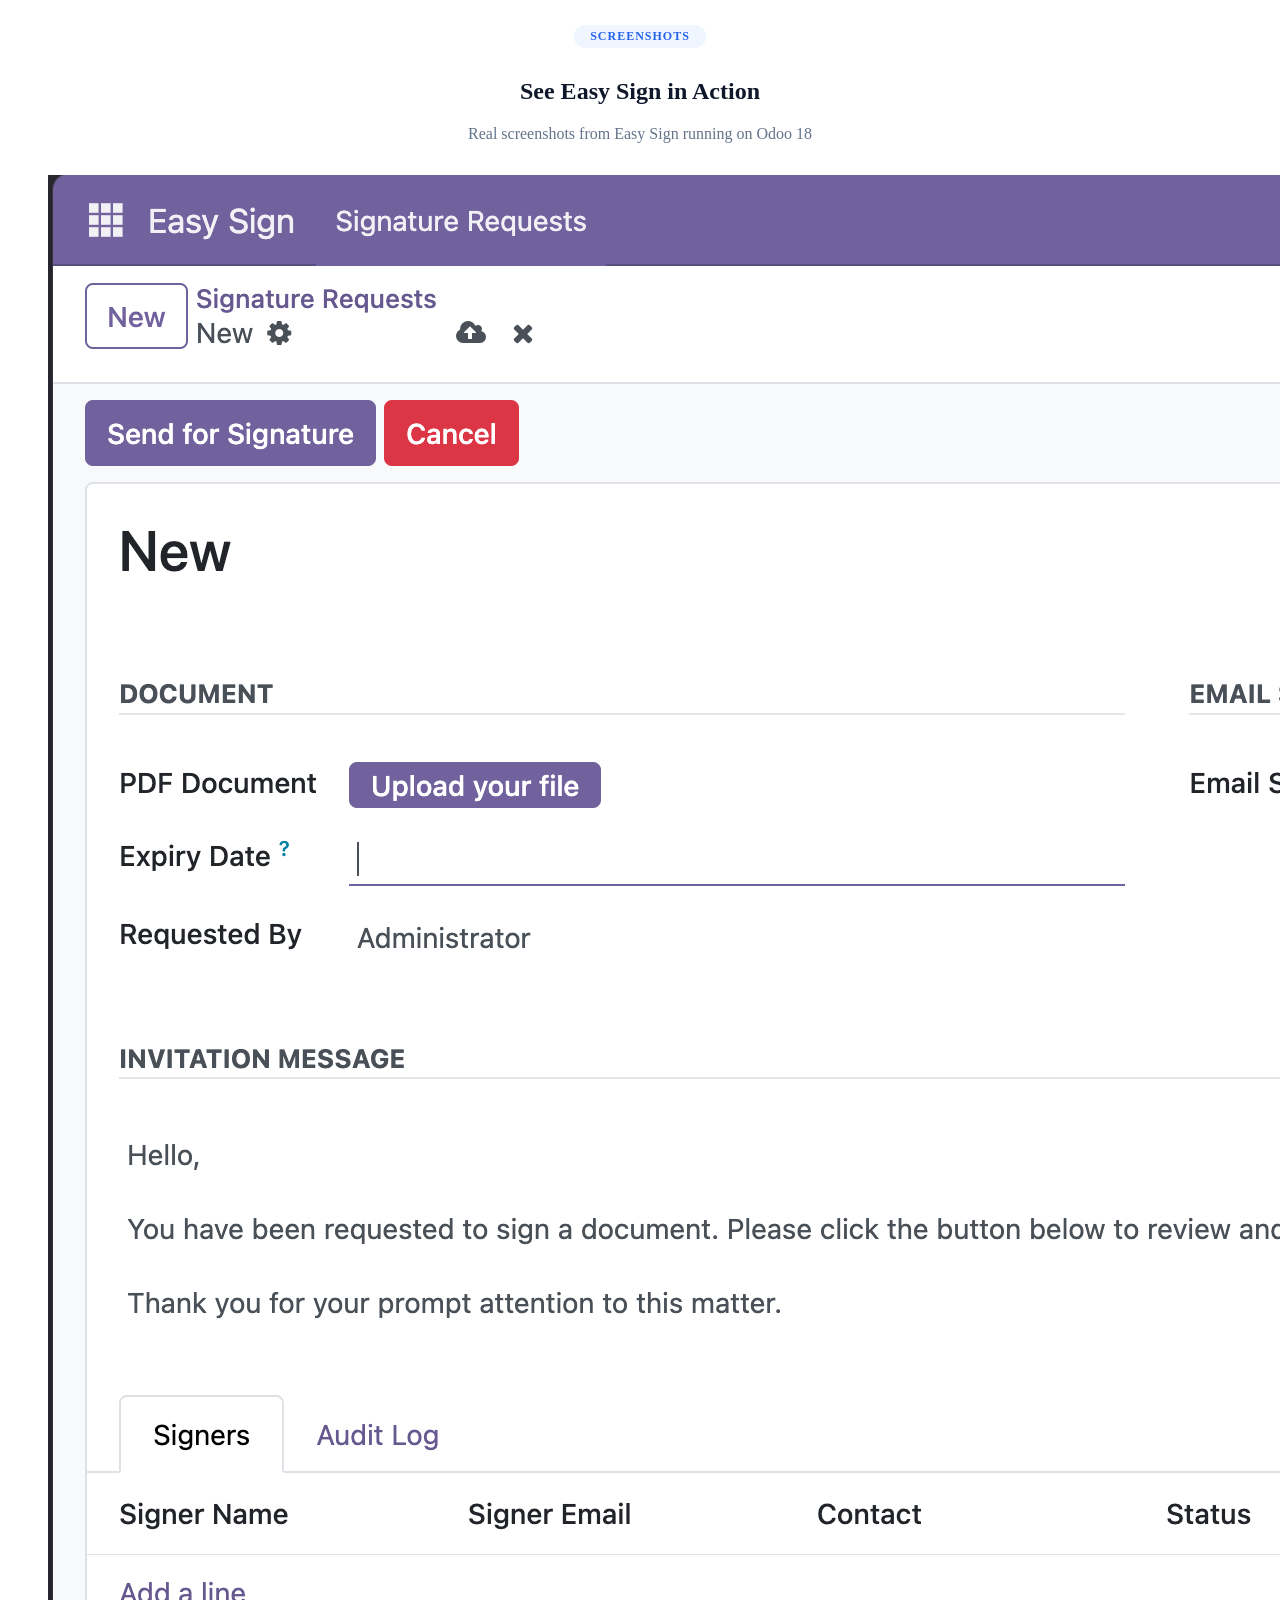
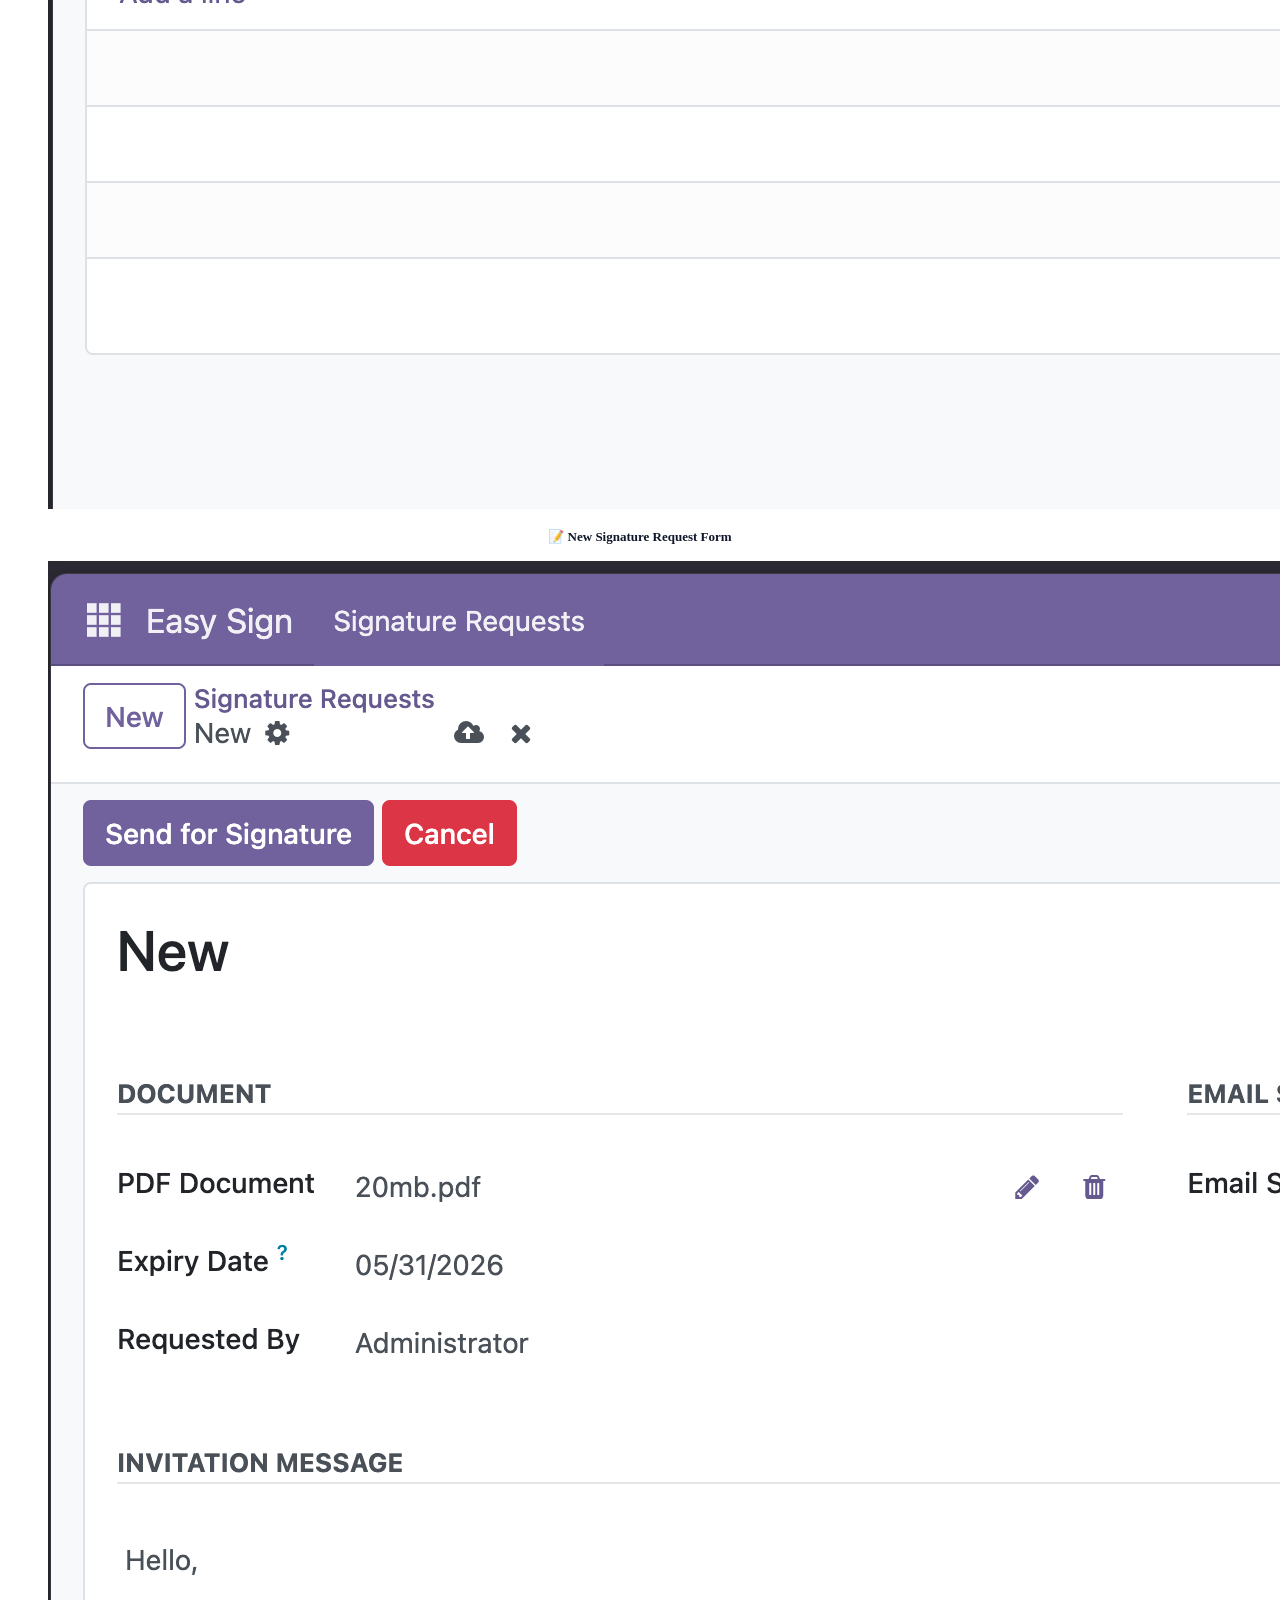
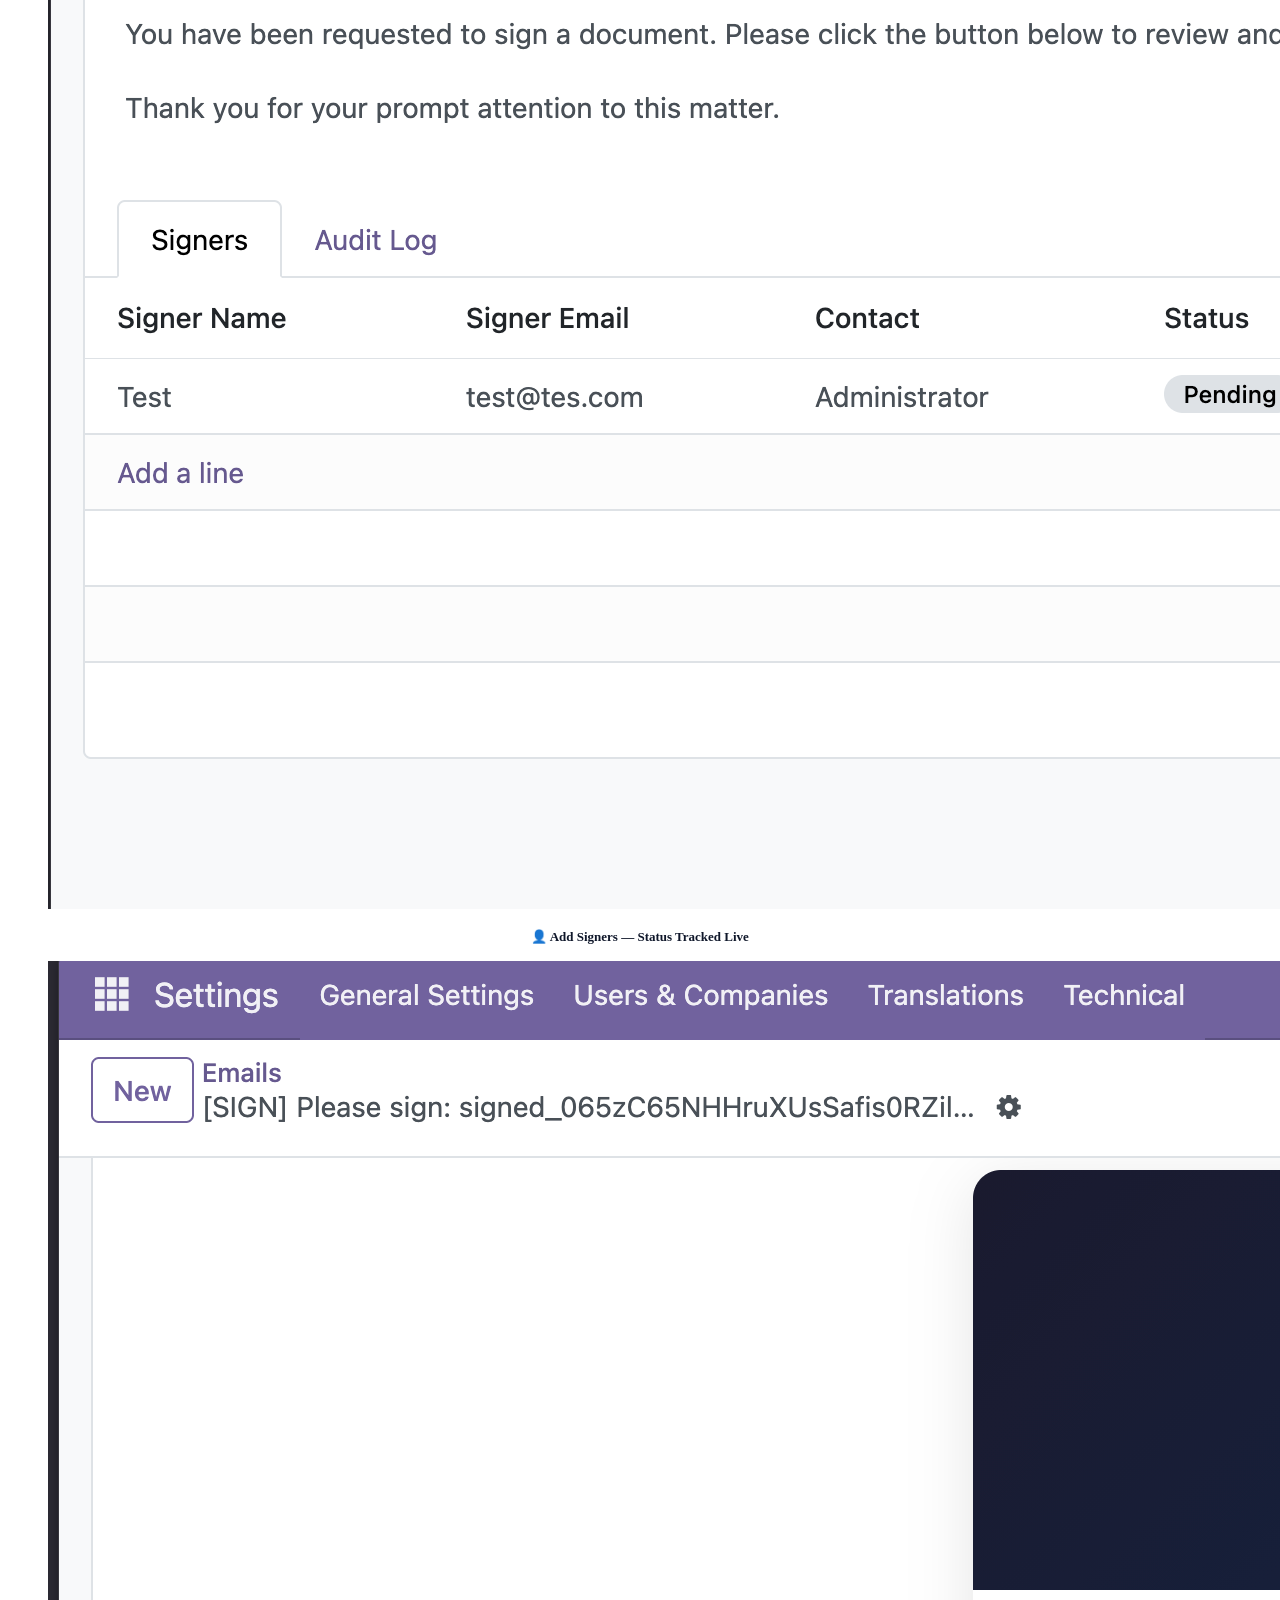
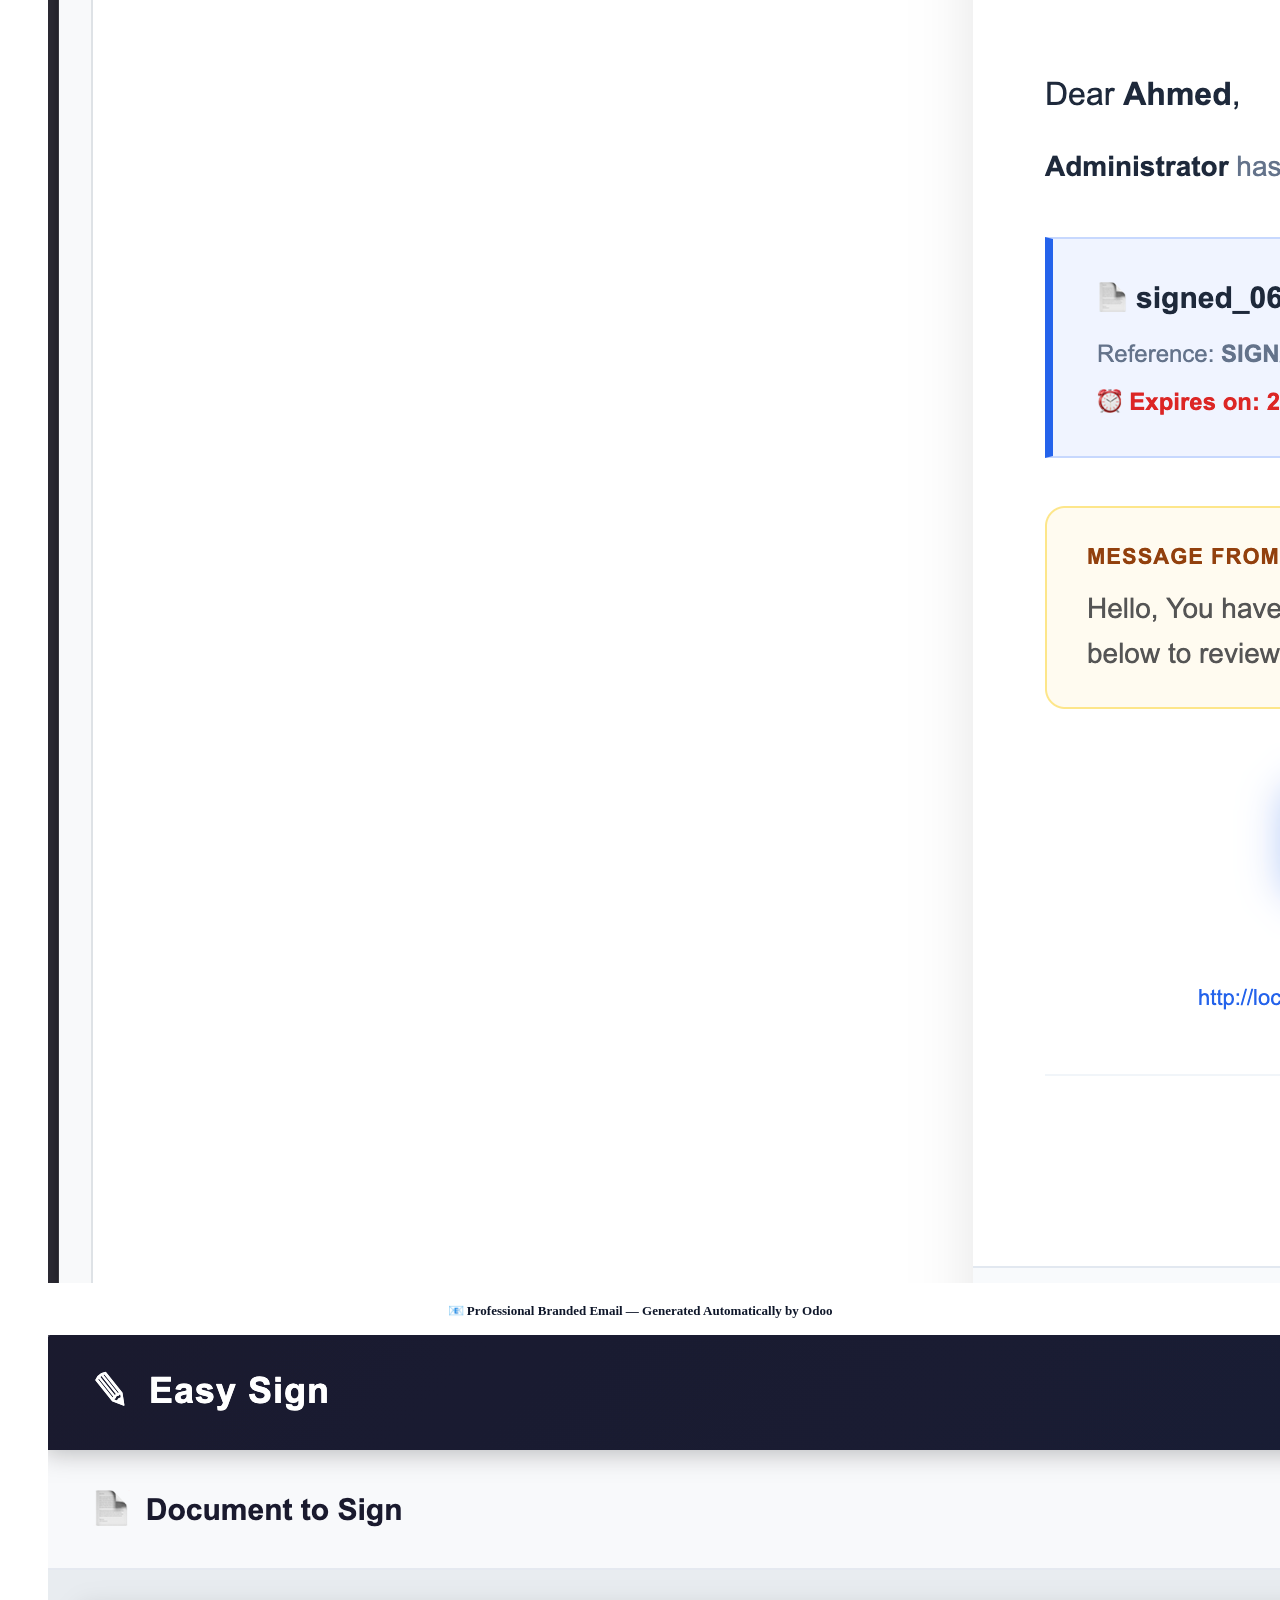
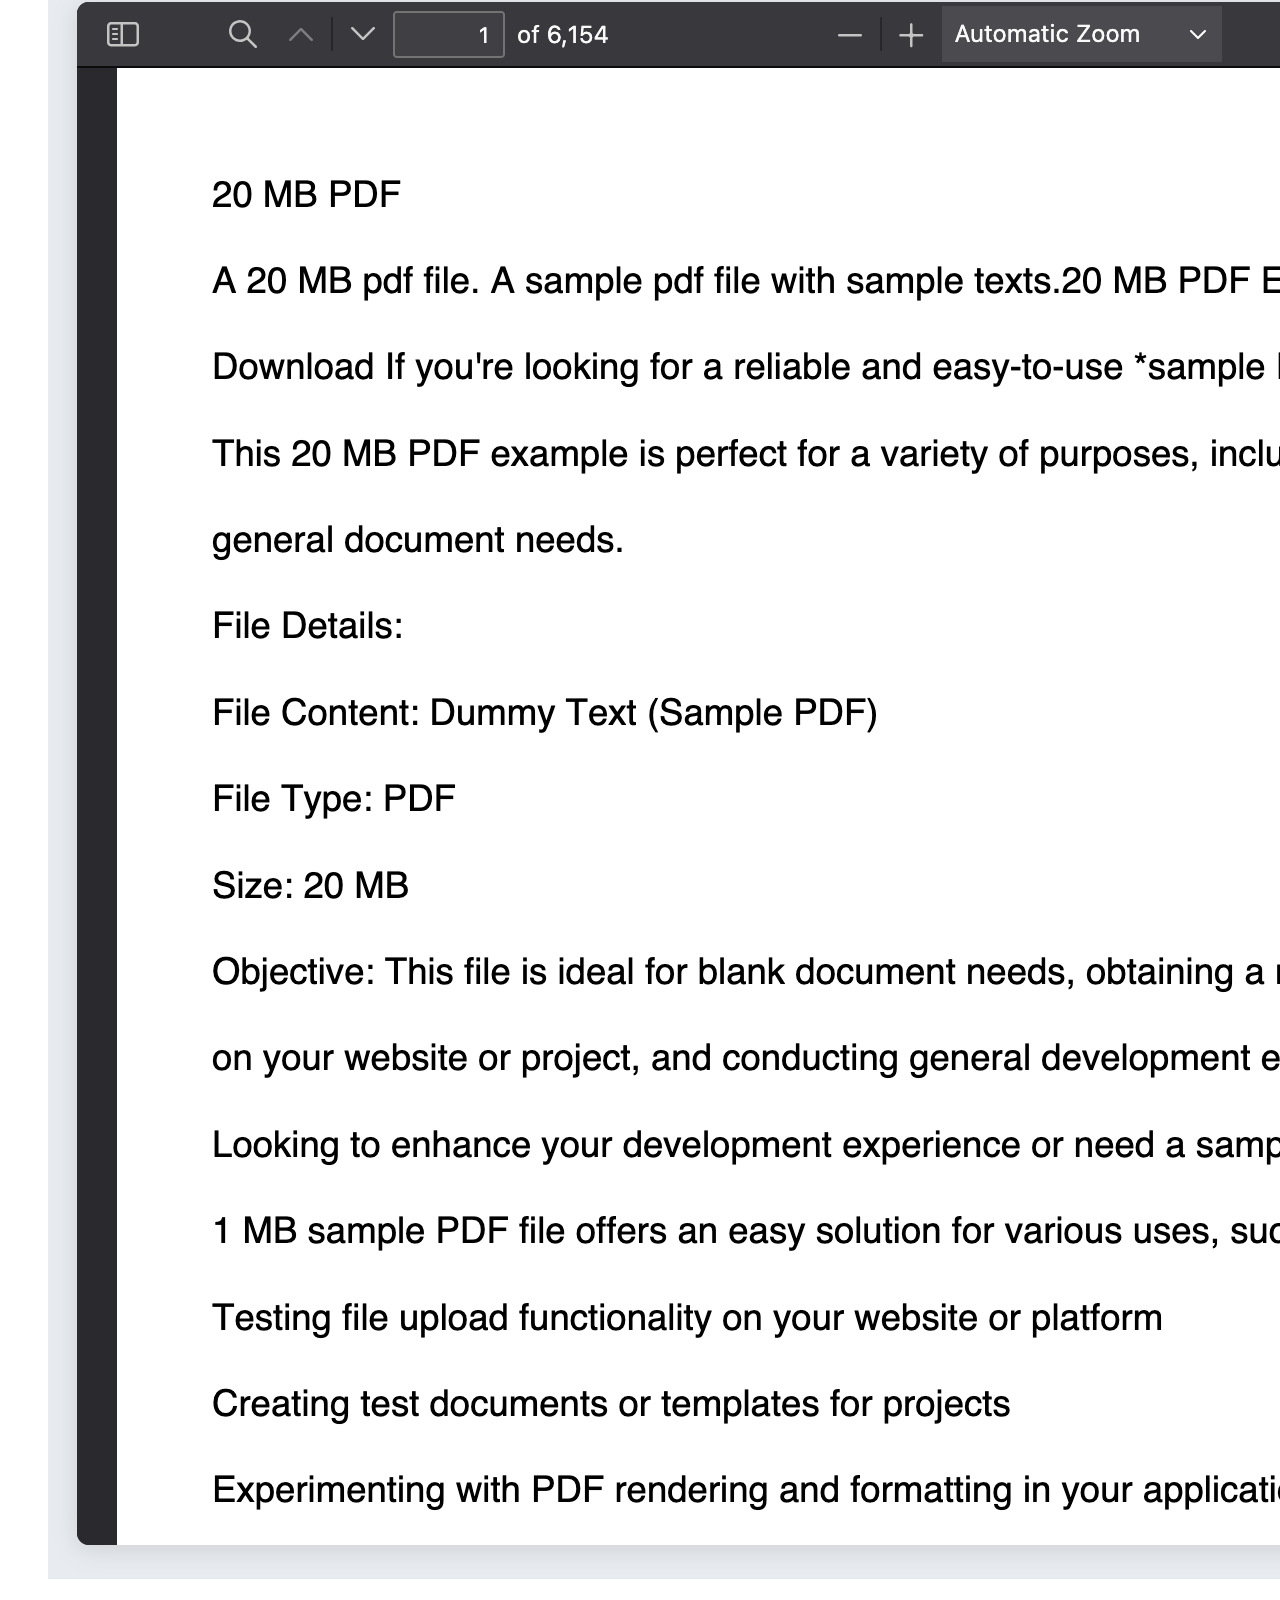
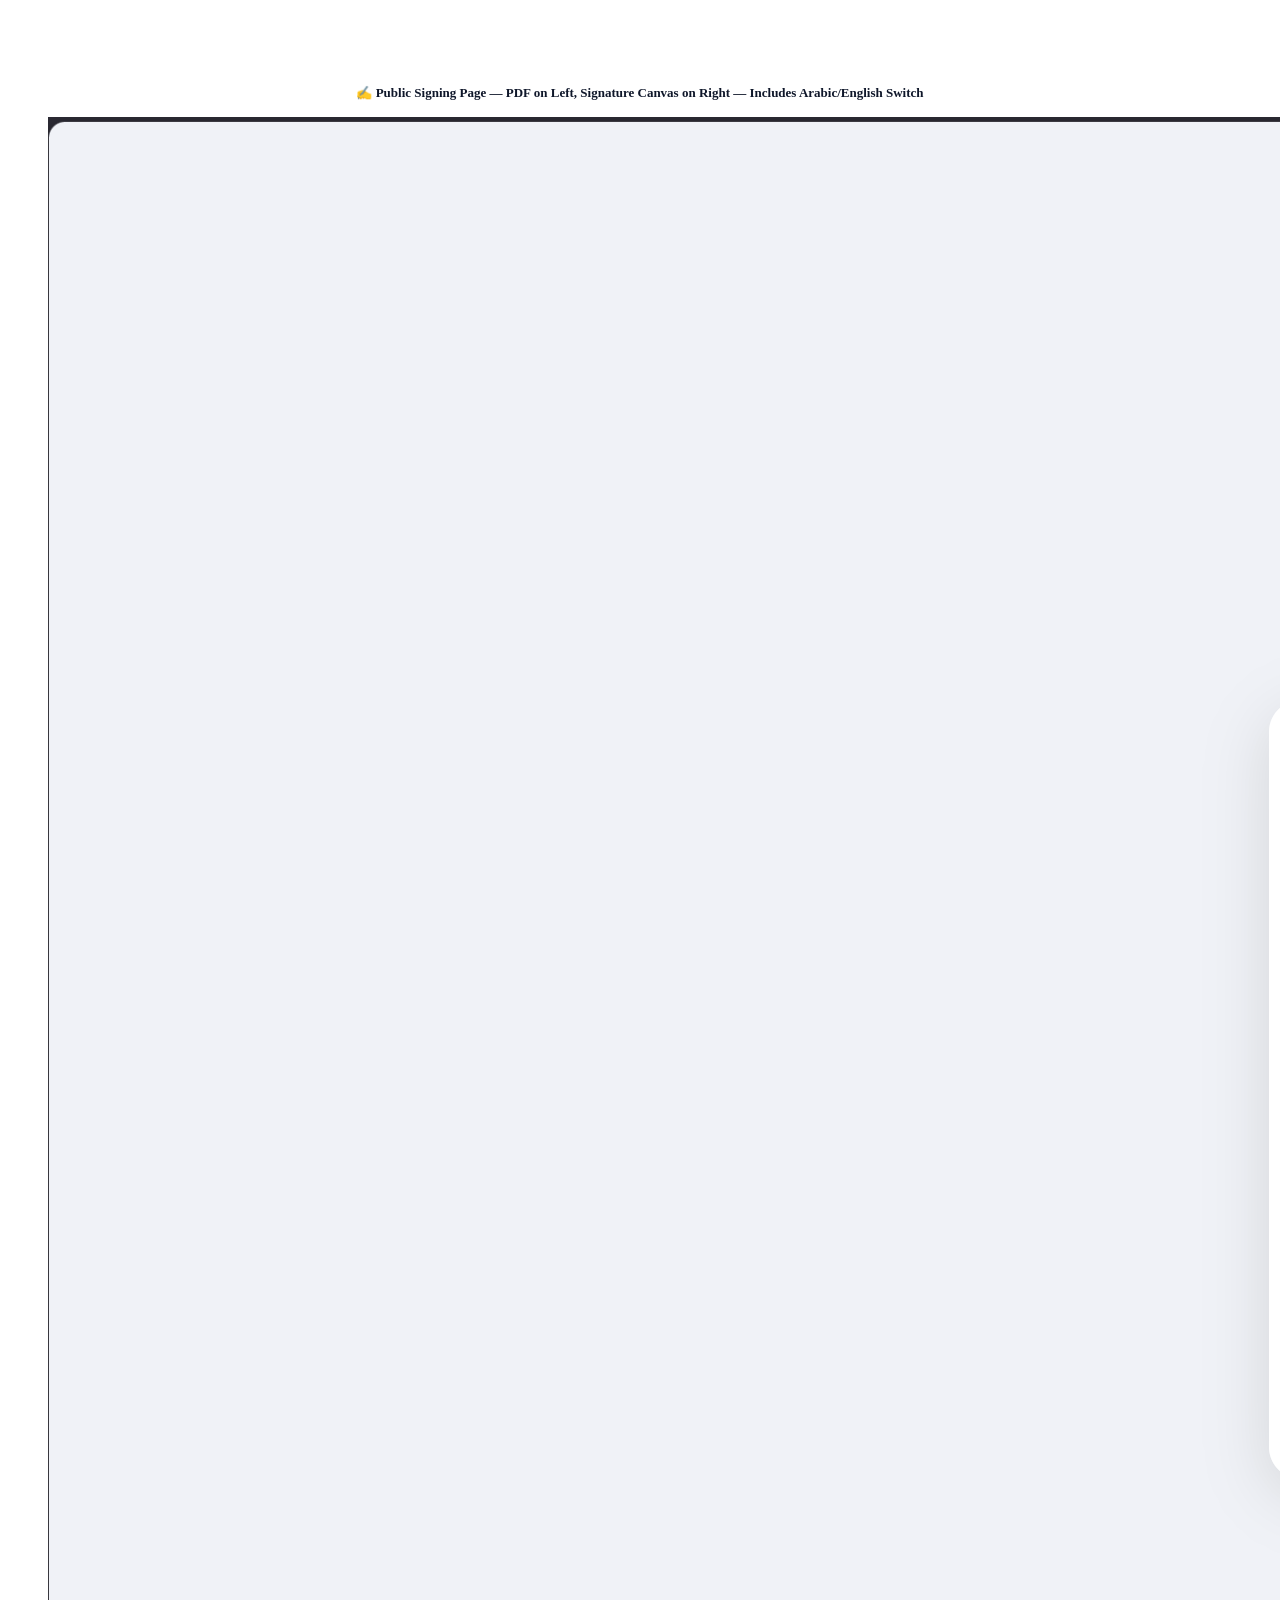
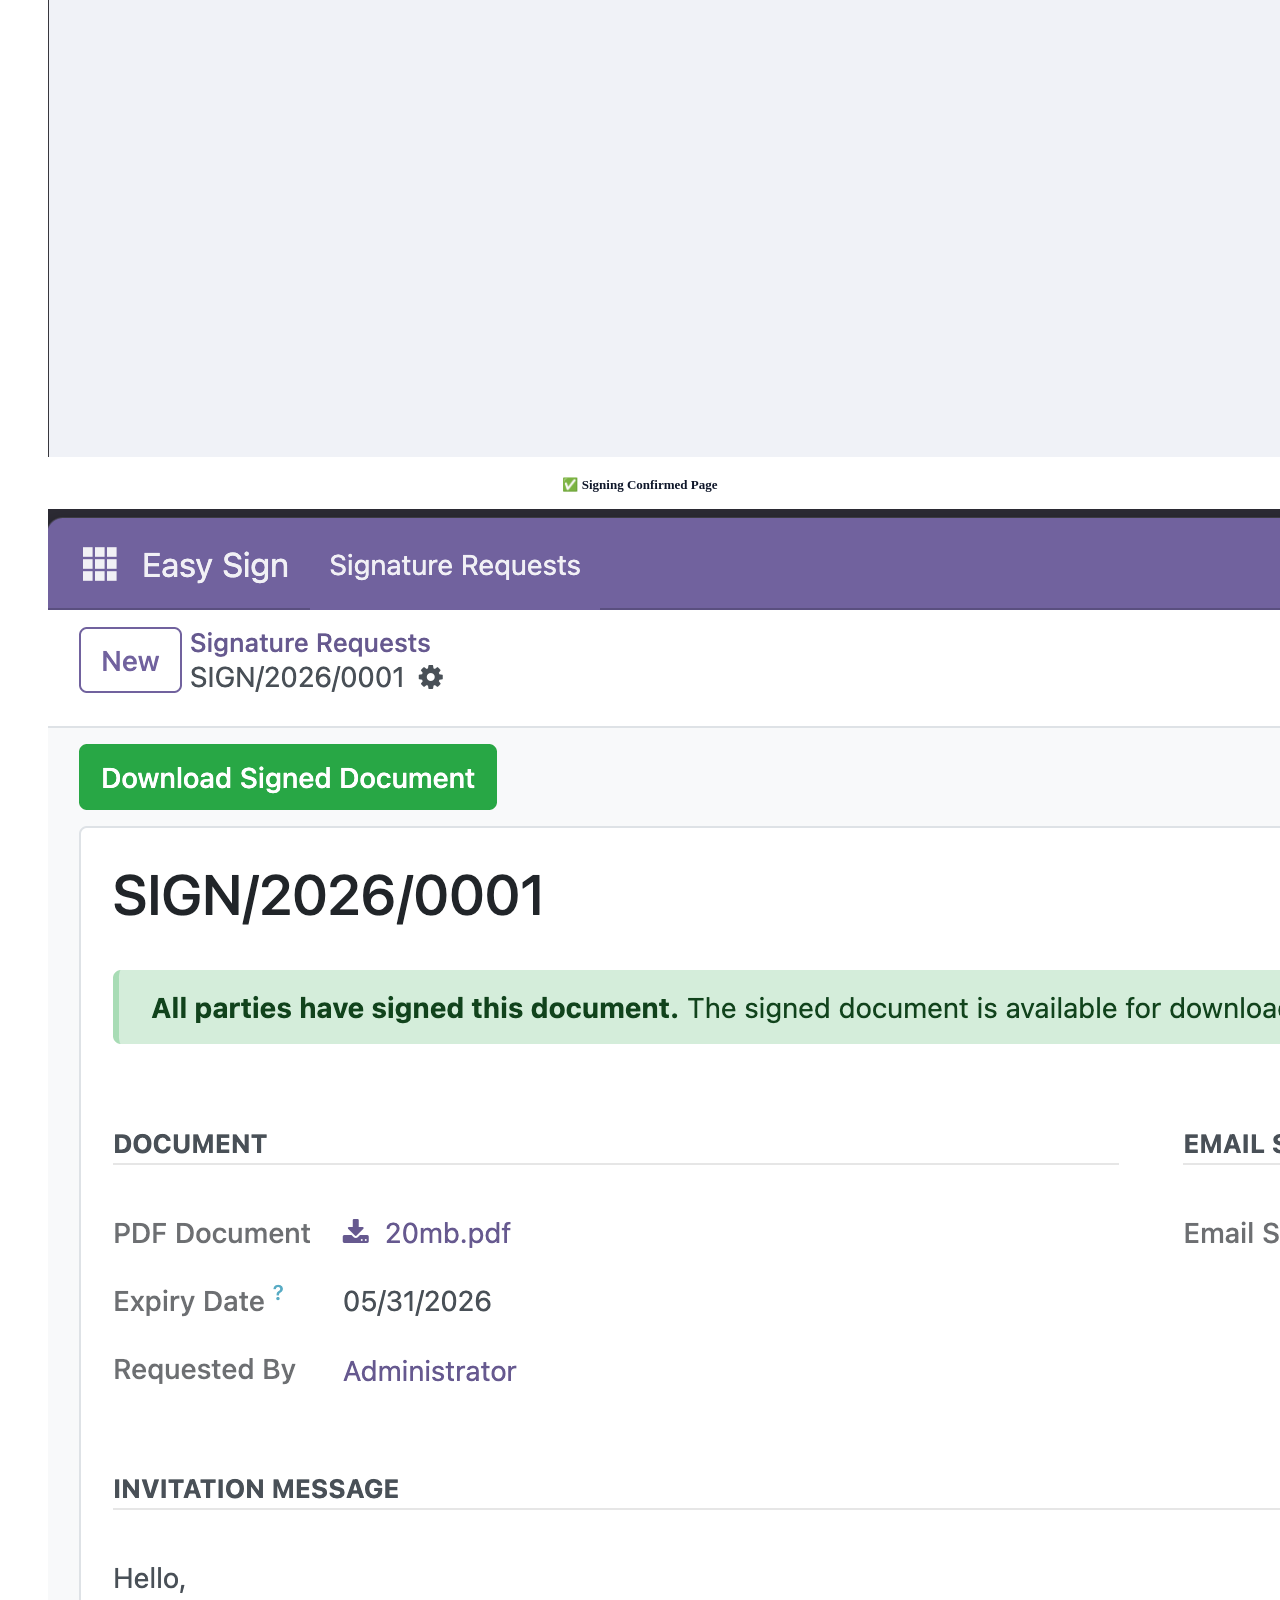
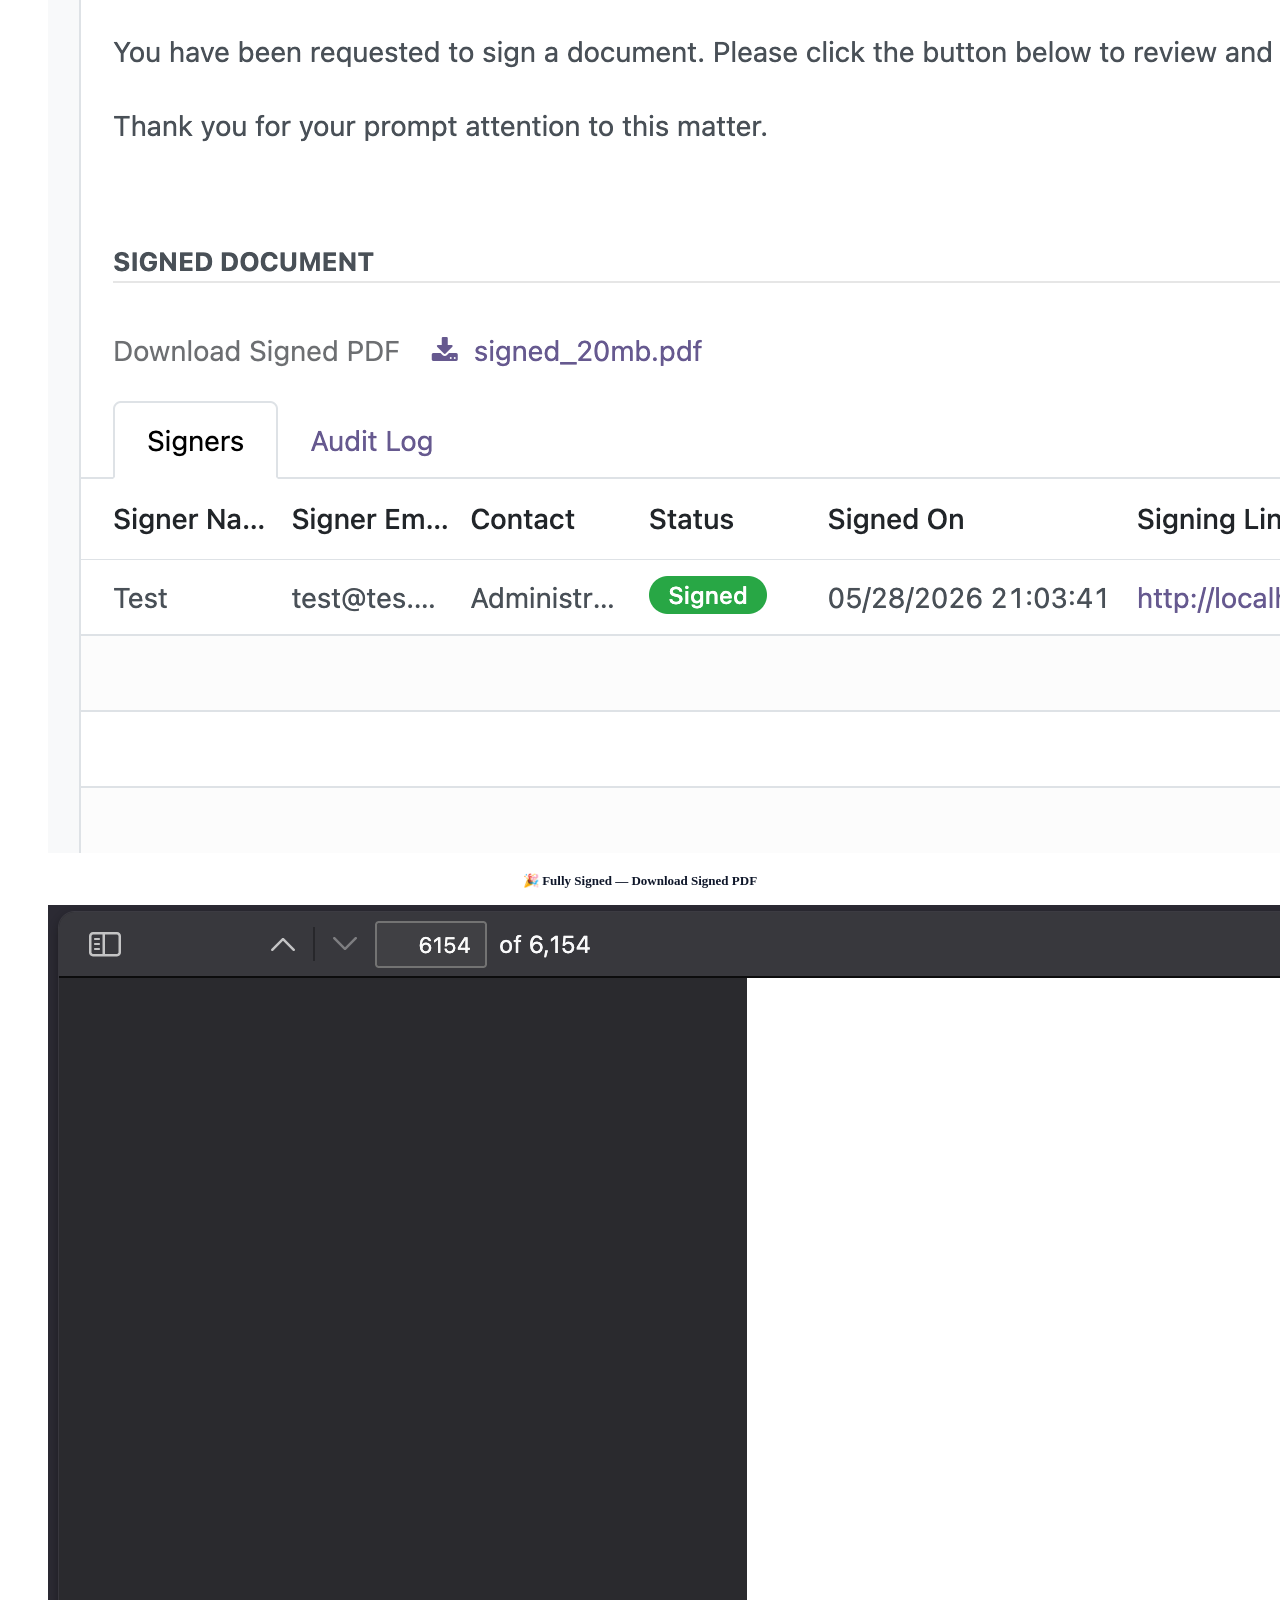
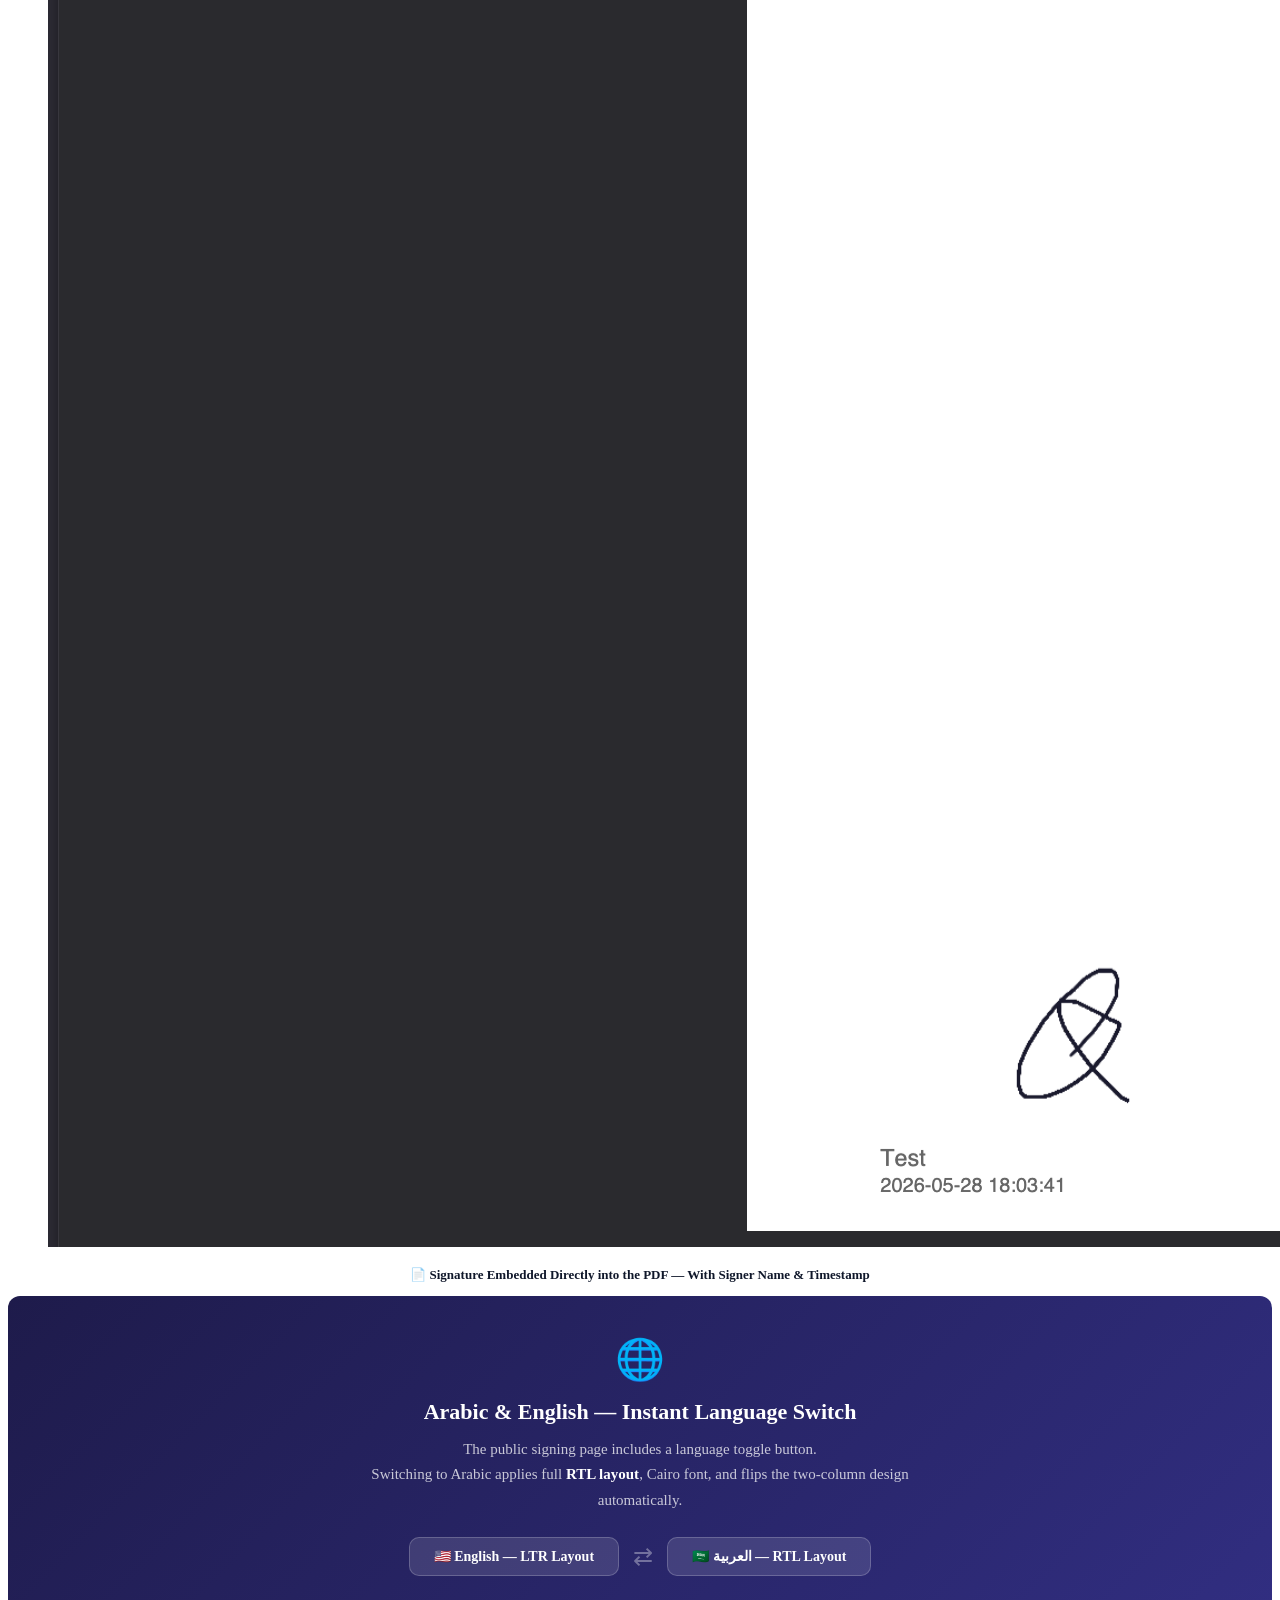
==== commit aa458028: "redisnge" ====
--- a/easy_sign/static/description/index.html
+++ b/easy_sign/static/description/index.html
@@ -1,454 +1,258 @@
 <!DOCTYPE html>
-<html lang="en">
+<html>
 <head>
-<meta charset="utf-8"/>
-<meta name="viewport" content="width=device-width, initial-scale=1"/>
-<style>
-/* ── Reset & Base ── */
-*, *::before, *::after { box-sizing: border-box; margin: 0; padding: 0; }
-body { font-family: -apple-system, 'Segoe UI', Roboto, Arial, sans-serif; color: #1e293b; background: #fff; line-height: 1.6; }
-img { max-width: 100%; height: auto; display: block; }
-a { color: #2563eb; text-decoration: none; }
-
-/* ── Hero ── */
-.hero {
-    background: linear-gradient(135deg, #0f172a 0%, #1e293b 40%, #1a1a3e 100%);
-    padding: 64px 40px 56px;
-    text-align: center;
-    position: relative;
-    overflow: hidden;
-}
-.hero::before {
-    content: '';
-    position: absolute; top: -50%; left: -50%;
-    width: 200%; height: 200%;
-    background: radial-gradient(ellipse at 60% 40%, rgba(37,99,235,0.15) 0%, transparent 60%),
-                radial-gradient(ellipse at 20% 80%, rgba(139,92,246,0.1) 0%, transparent 50%);
-}
-.hero-inner { position: relative; z-index: 1; max-width: 720px; margin: 0 auto; }
-.hero-logo {
-    width: 80px; height: 80px; border-radius: 20px;
-    background: linear-gradient(135deg, #2563eb, #1d4ed8);
-    display: flex; align-items: center; justify-content: center;
-    font-size: 38px; margin: 0 auto 24px;
-    box-shadow: 0 8px 32px rgba(37,99,235,0.4);
-}
-.hero h1 {
-    font-size: 42px; font-weight: 800; color: #fff;
-    letter-spacing: -1px; margin-bottom: 14px;
-}
-.hero h1 span { color: #60a5fa; }
-.hero p {
-    font-size: 18px; color: rgba(255,255,255,0.7);
-    max-width: 540px; margin: 0 auto 28px; line-height: 1.7;
-}
-.hero-tags { display: flex; gap: 10px; justify-content: center; flex-wrap: wrap; }
-.tag {
-    padding: 6px 16px; border-radius: 20px; font-size: 13px; font-weight: 600;
-    border: 1.5px solid; display: inline-flex; align-items: center; gap: 6px;
-}
-.tag-green  { color: #34d399; border-color: rgba(52,211,153,0.4); background: rgba(52,211,153,0.08); }
-.tag-blue   { color: #60a5fa; border-color: rgba(96,165,250,0.4); background: rgba(96,165,250,0.08); }
-.tag-purple { color: #a78bfa; border-color: rgba(167,139,250,0.4); background: rgba(167,139,250,0.08); }
-.tag-amber  { color: #fbbf24; border-color: rgba(251,191,36,0.4); background: rgba(251,191,36,0.08); }
-
-/* ── Section ── */
-.section { padding: 64px 40px; max-width: 960px; margin: 0 auto; }
-.section-center { text-align: center; }
-.section-label {
-    display: inline-block; font-size: 12px; font-weight: 700; letter-spacing: 1.5px;
-    text-transform: uppercase; color: #2563eb; margin-bottom: 10px;
-    padding: 4px 14px; background: #eff6ff; border-radius: 20px;
-}
-.section h2 { font-size: 32px; font-weight: 800; color: #0f172a; margin-bottom: 10px; letter-spacing: -0.5px; }
-.section p.lead { font-size: 16px; color: #64748b; max-width: 580px; margin: 0 auto; }
-hr.divider { border: none; border-top: 1px solid #f1f5f9; margin: 0; }
-
-/* ── No API Banner ── */
-.no-api-banner {
-    background: linear-gradient(135deg, #064e3b, #065f46);
-    border-radius: 20px; padding: 40px 48px;
-    display: flex; align-items: center; gap: 32px;
-    margin: 40px auto; max-width: 880px;
-}
-.no-api-icon { font-size: 48px; flex-shrink: 0; }
-.no-api-text h3 { font-size: 22px; font-weight: 800; color: #fff; margin-bottom: 8px; }
-.no-api-text p  { font-size: 15px; color: rgba(255,255,255,0.75); line-height: 1.7; }
-
-/* ── Feature Grid ── */
-.features-grid {
-    display: grid; grid-template-columns: repeat(3, 1fr); gap: 20px; margin-top: 40px;
-}
-.feat-card {
-    border: 1px solid #e2e8f0; border-radius: 16px; padding: 28px 24px;
-    transition: transform 0.2s, box-shadow 0.2s, border-color 0.2s;
-    background: #fff;
-}
-.feat-card:hover { transform: translateY(-4px); box-shadow: 0 12px 32px rgba(0,0,0,0.08); border-color: #bfdbfe; }
-.feat-icon { font-size: 32px; margin-bottom: 14px; }
-.feat-card h4 { font-size: 15px; font-weight: 700; color: #0f172a; margin-bottom: 8px; }
-.feat-card p  { font-size: 13px; color: #64748b; line-height: 1.6; }
-
-/* ── How It Works ── */
-.steps { display: flex; gap: 0; margin-top: 48px; position: relative; }
-.steps::after {
-    content: ''; position: absolute; top: 28px; left: 14%; right: 14%;
-    height: 2px; background: linear-gradient(90deg, #2563eb, #8b5cf6, #10b981);
-}
-.step { flex: 1; text-align: center; padding: 0 16px; position: relative; z-index: 1; }
-.step-num {
-    width: 56px; height: 56px; border-radius: 50%; margin: 0 auto 16px;
-    background: linear-gradient(135deg, #2563eb, #1d4ed8);
-    color: #fff; font-size: 20px; font-weight: 800;
-    display: flex; align-items: center; justify-content: center;
-    box-shadow: 0 4px 16px rgba(37,99,235,0.35);
-}
-.step h4  { font-size: 14px; font-weight: 700; color: #0f172a; margin-bottom: 6px; }
-.step p   { font-size: 12px; color: #64748b; line-height: 1.5; }
-
-/* ── Screenshot ── */
-.screenshot-wrap {
-    display: grid; grid-template-columns: 1fr 1fr; gap: 20px; margin-top: 40px;
-}
-.screenshot-card {
-    border-radius: 14px; overflow: hidden;
-    border: 1px solid #e2e8f0;
-    box-shadow: 0 4px 16px rgba(0,0,0,0.07);
-    transition: box-shadow 0.2s, transform 0.2s;
-}
-.screenshot-card:hover { box-shadow: 0 8px 28px rgba(0,0,0,0.12); transform: translateY(-2px); }
-.screenshot-card img { width: 100%; display: block; }
-.screenshot-caption {
-    padding: 12px 16px; background: #f8fafc; border-top: 1px solid #e2e8f0;
-}
-.screenshot-caption strong { font-size: 13px; color: #0f172a; display: block; margin-bottom: 2px; }
-.screenshot-caption span   { font-size: 12px; color: #64748b; }
-.full-width { grid-column: 1 / -1; }
-
-/* ── Bilingual ── */
-.bilingual {
-    background: linear-gradient(135deg, #1e1b4b, #312e81);
-    border-radius: 20px; padding: 40px 48px; text-align: center;
-    margin: 40px auto; max-width: 880px;
-}
-.bilingual h3 { font-size: 24px; font-weight: 800; color: #fff; margin-bottom: 12px; }
-.bilingual p  { font-size: 15px; color: rgba(255,255,255,0.72); line-height: 1.7; margin-bottom: 24px; }
-.lang-pills { display: flex; gap: 12px; justify-content: center; flex-wrap: wrap; }
-.lang-pill {
-    padding: 10px 24px; border-radius: 10px; font-size: 14px; font-weight: 700;
-    background: rgba(255,255,255,0.1); border: 1px solid rgba(255,255,255,0.2); color: #fff;
-}
-
-/* ── Requirements ── */
-.reqs {
-    background: #f0f7ff; border: 1px solid #bfdbfe; border-radius: 16px;
-    padding: 32px 36px; max-width: 880px; margin: 40px auto;
-}
-.reqs h4 { font-size: 16px; font-weight: 700; color: #1e40af; margin-bottom: 20px; }
-.reqs-grid { display: grid; grid-template-columns: 1fr 1fr; gap: 12px; }
-.req-item {
-    display: flex; align-items: center; gap: 10px;
-    font-size: 14px; color: #1e293b;
-}
-.req-dot {
-    width: 8px; height: 8px; border-radius: 50%; background: #2563eb; flex-shrink: 0;
-}
-
-/* ── CTA ── */
-.cta-block {
-    background: linear-gradient(135deg, #2563eb, #1d4ed8);
-    border-radius: 20px; padding: 48px 40px; text-align: center;
-    margin: 40px auto; max-width: 880px;
-}
-.cta-block h3 { font-size: 26px; font-weight: 800; color: #fff; margin-bottom: 10px; }
-.cta-block p  { font-size: 16px; color: rgba(255,255,255,0.8); margin-bottom: 24px; }
-.cta-btn {
-    display: inline-block; padding: 14px 40px; background: #fff; color: #2563eb;
-    border-radius: 10px; font-size: 16px; font-weight: 800; text-decoration: none;
-    box-shadow: 0 4px 16px rgba(0,0,0,0.2);
-}
-
-/* ── Footer ── */
-.footer {
-    background: #0f172a; padding: 28px 40px; text-align: center;
-    font-size: 13px; color: #475569;
-}
-.footer strong { color: #e2e8f0; }
-.footer a { color: #60a5fa; }
-
-/* ── Responsive ── */
-@media (max-width: 768px) {
-    .hero h1 { font-size: 28px; }
-    .features-grid { grid-template-columns: 1fr; }
-    .steps { flex-direction: column; gap: 24px; }
-    .steps::after { display: none; }
-    .screenshot-wrap { grid-template-columns: 1fr; }
-    .reqs-grid { grid-template-columns: 1fr; }
-    .no-api-banner { flex-direction: column; text-align: center; }
-    .section { padding: 40px 20px; }
-    .hero { padding: 40px 20px; }
-}
-</style>
+    <meta charset="utf-8"/>
 </head>
 <body>
 
-<!-- ═══════════════════════════════════════
-     HERO
-═══════════════════════════════════════ -->
-<div class="hero">
-    <div class="hero-inner">
-        <div class="hero-logo">✍️</div>
-        <h1>Easy <span>Sign</span></h1>
-        <p>The complete self-hosted electronic signature solution for Odoo 18 — no external services, no monthly fees, 100% your data.</p>
-        <div class="hero-tags">
-            <span class="tag tag-green">✓ No External API</span>
-            <span class="tag tag-blue">🔒 Self-Hosted</span>
-            <span class="tag tag-purple">🌐 Arabic &amp; English</span>
-            <span class="tag tag-amber">📱 Mobile Friendly</span>
-        </div>
-    </div>
-</div>
-
-
-<!-- ═══════════════════════════════════════
-     NO API BANNER
-═══════════════════════════════════════ -->
-<div style="padding: 56px 40px 0; max-width: 960px; margin: 0 auto;">
-    <div class="no-api-banner">
-        <div class="no-api-icon">🔒</div>
-        <div class="no-api-text">
-            <h3>100% Self-Hosted — Your Documents Stay on Your Server</h3>
-            <p>Unlike modules that depend on DocuSign, iLoveSign, or HelloSign, <strong>Easy Sign</strong> works entirely inside Odoo. No API keys, no third-party accounts, no subscription fees, and your documents are never sent to external servers.</p>
-        </div>
-    </div>
-</div>
-
-
-<!-- ═══════════════════════════════════════
+<!-- ═══════════════════════════════════════════════════
+     HERO BANNER
+═══════════════════════════════════════════════════ -->
+<section class="oe_container" style="padding:0;">
+    <div style="background:linear-gradient(135deg,#0f172a 0%,#1e293b 50%,#1a1a3e 100%);padding:60px 40px;text-align:center;border-radius:8px;margin-bottom:32px;">
+        <div style="font-size:64px;margin-bottom:16px;">✍️</div>
+        <h1 style="color:#fff;font-size:38px;font-weight:800;margin:0 0 12px;letter-spacing:-1px;">Easy Sign — Electronic Signature</h1>
+        <p style="color:rgba(255,255,255,.75);font-size:18px;max-width:580px;margin:0 auto 28px;line-height:1.7;">
+            The complete <strong style="color:#60a5fa;">self-hosted</strong> e-signature solution for Odoo 18.<br/>
+            No external APIs. No subscriptions. 100% your data.
+        </p>
+        <div style="display:flex;gap:10px;justify-content:center;flex-wrap:wrap;">
+            <span style="padding:7px 18px;border-radius:20px;border:1.5px solid rgba(52,211,153,.5);background:rgba(52,211,153,.1);color:#34d399;font-size:13px;font-weight:700;">✓ No External API</span>
+            <span style="padding:7px 18px;border-radius:20px;border:1.5px solid rgba(96,165,250,.5);background:rgba(96,165,250,.1);color:#60a5fa;font-size:13px;font-weight:700;">🔒 Self-Hosted &amp; Secure</span>
+            <span style="padding:7px 18px;border-radius:20px;border:1.5px solid rgba(167,139,250,.5);background:rgba(167,139,250,.1);color:#a78bfa;font-size:13px;font-weight:700;">🌐 Arabic &amp; English</span>
+            <span style="padding:7px 18px;border-radius:20px;border:1.5px solid rgba(251,191,36,.5);background:rgba(251,191,36,.1);color:#fbbf24;font-size:13px;font-weight:700;">📱 Mobile Ready</span>
+            <span style="padding:7px 18px;border-radius:20px;border:1.5px solid rgba(52,211,153,.5);background:rgba(52,211,153,.1);color:#34d399;font-size:13px;font-weight:700;">⚡ Odoo 18</span>
+        </div>
+    </div>
+</section>
+
+
+<!-- ═══════════════════════════════════════════════════
+     NO EXTERNAL API BANNER
+═══════════════════════════════════════════════════ -->
+<section class="oe_container">
+    <div style="background:linear-gradient(135deg,#064e3b,#065f46);border-radius:12px;padding:36px 40px;display:flex;align-items:center;gap:28px;margin-bottom:48px;">
+        <div style="font-size:52px;flex-shrink:0;">🔒</div>
+        <div>
+            <h3 style="color:#fff;font-size:20px;font-weight:800;margin:0 0 8px;">100% Self-Hosted — Your Documents Never Leave Your Server</h3>
+            <p style="color:rgba(255,255,255,.78);font-size:15px;margin:0;line-height:1.7;">
+                Unlike modules that depend on DocuSign, iLoveSign, or HelloSign, <strong style="color:#fff;">Easy Sign</strong> works entirely inside Odoo.
+                No API keys, no third-party accounts, no monthly fees — and your documents are never sent to external servers.
+            </p>
+        </div>
+    </div>
+</section>
+
+
+<!-- ═══════════════════════════════════════════════════
      FEATURES
-═══════════════════════════════════════ -->
-<div class="section">
-    <div class="section-center">
-        <span class="section-label">Features</span>
-        <h2>Everything You Need to Sign Documents</h2>
-        <p class="lead">A complete signing workflow — from document upload to signed PDF — all inside Odoo.</p>
-    </div>
-    <div class="features-grid">
-        <div class="feat-card">
-            <div class="feat-icon">📄</div>
-            <h4>PDF Document Upload</h4>
-            <p>Upload any PDF and add one or multiple signers with name and email. Set expiry dates and custom invitation messages.</p>
-        </div>
-        <div class="feat-card">
-            <div class="feat-icon">📧</div>
-            <h4>Automatic Email Invitations</h4>
-            <p>Each signer receives a beautiful branded email with a unique, secure signing link. No Odoo account needed to sign.</p>
-        </div>
-        <div class="feat-card">
-            <div class="feat-icon">✍️</div>
-            <h4>Canvas Signature Drawing</h4>
-            <p>Signers draw their signature directly in the browser using mouse or finger on any mobile device.</p>
-        </div>
-        <div class="feat-card">
-            <div class="feat-icon">📋</div>
-            <h4>Signed PDF Generation</h4>
-            <p>After all parties sign, signatures are automatically embedded into the PDF and the signed document is saved in Odoo.</p>
-        </div>
-        <div class="feat-card">
-            <div class="feat-icon">🔍</div>
-            <h4>Full Audit Trail</h4>
-            <p>Every action — viewed, signed, declined — is logged with IP address, timestamp, and signer details for legal compliance.</p>
-        </div>
-        <div class="feat-card">
-            <div class="feat-icon">⏰</div>
-            <h4>Expiry Dates &amp; Decline</h4>
-            <p>Set link expiry dates. Signers can decline with a reason, and the requester is notified immediately via Odoo chatter.</p>
-        </div>
-        <div class="feat-card">
-            <div class="feat-icon">🌐</div>
-            <h4>Arabic &amp; English Interface</h4>
-            <p>The signing page switches instantly between Arabic (RTL layout) and English with a single click — no page reload needed.</p>
-        </div>
-        <div class="feat-card">
-            <div class="feat-icon">📱</div>
-            <h4>Mobile Responsive</h4>
-            <p>Fully optimized for smartphones and tablets. Touch-based signature drawing works perfectly on all mobile devices.</p>
-        </div>
-        <div class="feat-card">
-            <div class="feat-icon">🔔</div>
-            <h4>Smart Notifications</h4>
-            <p>Requester is notified when all signers complete or when anyone declines. Integrated with Odoo chatter for full tracking.</p>
-        </div>
-    </div>
-</div>
-
-<hr class="divider"/>
-
-<!-- ═══════════════════════════════════════
+═══════════════════════════════════════════════════ -->
+<section class="oe_container">
+    <div class="oe_row oe_spaced">
+        <div style="text-align:center;margin-bottom:40px;">
+            <span style="display:inline-block;padding:4px 16px;background:#eff6ff;border-radius:20px;color:#2563eb;font-size:12px;font-weight:700;letter-spacing:1px;text-transform:uppercase;margin-bottom:10px;">Features</span>
+            <h2 class="oe_slogan" style="color:#0f172a;">Everything You Need to Sign Documents</h2>
+            <p style="color:#64748b;font-size:16px;max-width:540px;margin:0 auto;">A complete signing workflow — upload, send, sign, and download — all inside Odoo.</p>
+        </div>
+    </div>
+
+    <div class="oe_row" style="display:grid;grid-template-columns:repeat(3,1fr);gap:20px;margin-bottom:48px;">
+
+        <div style="border:1px solid #e2e8f0;border-radius:14px;padding:28px 22px;text-align:center;background:#fff;">
+            <div style="font-size:36px;margin-bottom:12px;">📄</div>
+            <h4 style="font-size:15px;font-weight:700;color:#0f172a;margin:0 0 8px;">PDF Document Upload</h4>
+            <p style="font-size:13px;color:#64748b;line-height:1.6;margin:0;">Upload any PDF and add one or multiple signers with name and email. Set expiry dates and custom invitation messages.</p>
+        </div>
+
+        <div style="border:1px solid #e2e8f0;border-radius:14px;padding:28px 22px;text-align:center;background:#fff;">
+            <div style="font-size:36px;margin-bottom:12px;">📧</div>
+            <h4 style="font-size:15px;font-weight:700;color:#0f172a;margin:0 0 8px;">Automatic Email Invitations</h4>
+            <p style="font-size:13px;color:#64748b;line-height:1.6;margin:0;">Each signer receives a beautiful branded email with a unique, secure signing link. <strong>No Odoo account needed to sign.</strong></p>
+        </div>
+
+        <div style="border:1px solid #e2e8f0;border-radius:14px;padding:28px 22px;text-align:center;background:#fff;">
+            <div style="font-size:36px;margin-bottom:12px;">✍️</div>
+            <h4 style="font-size:15px;font-weight:700;color:#0f172a;margin:0 0 8px;">Canvas Signature Drawing</h4>
+            <p style="font-size:13px;color:#64748b;line-height:1.6;margin:0;">Signers draw their signature directly in the browser using mouse or finger on any smartphone or tablet.</p>
+        </div>
+
+        <div style="border:1px solid #e2e8f0;border-radius:14px;padding:28px 22px;text-align:center;background:#fff;">
+            <div style="font-size:36px;margin-bottom:12px;">📋</div>
+            <h4 style="font-size:15px;font-weight:700;color:#0f172a;margin:0 0 8px;">Signed PDF Generation</h4>
+            <p style="font-size:13px;color:#64748b;line-height:1.6;margin:0;">After all parties sign, signatures are automatically embedded into the original PDF and saved in Odoo.</p>
+        </div>
+
+        <div style="border:1px solid #e2e8f0;border-radius:14px;padding:28px 22px;text-align:center;background:#fff;">
+            <div style="font-size:36px;margin-bottom:12px;">🔍</div>
+            <h4 style="font-size:15px;font-weight:700;color:#0f172a;margin:0 0 8px;">Full Audit Trail</h4>
+            <p style="font-size:13px;color:#64748b;line-height:1.6;margin:0;">Every action — viewed, signed, declined — is logged with IP address, timestamp, and signer details for legal compliance.</p>
+        </div>
+
+        <div style="border:1px solid #e2e8f0;border-radius:14px;padding:28px 22px;text-align:center;background:#fff;">
+            <div style="font-size:36px;margin-bottom:12px;">🌐</div>
+            <h4 style="font-size:15px;font-weight:700;color:#0f172a;margin:0 0 8px;">Arabic &amp; English — RTL Support</h4>
+            <p style="font-size:13px;color:#64748b;line-height:1.6;margin:0;">The signing page switches instantly between Arabic (RTL) and English with a single click. Cairo font and full RTL layout included.</p>
+        </div>
+
+    </div>
+</section>
+
+
+<!-- ═══════════════════════════════════════════════════
      HOW IT WORKS
-═══════════════════════════════════════ -->
-<div class="section">
-    <div class="section-center">
-        <span class="section-label">Workflow</span>
-        <h2>How It Works</h2>
-        <p class="lead">Four simple steps from document upload to signed PDF.</p>
-    </div>
-    <div class="steps">
-        <div class="step">
-            <div class="step-num">1</div>
-            <h4>Upload &amp; Configure</h4>
-            <p>Upload a PDF, add signers' names and emails, set optional expiry date and personal message.</p>
-        </div>
-        <div class="step">
-            <div class="step-num">2</div>
-            <h4>Send Invitations</h4>
-            <p>Click "Send for Signature" — Odoo emails each signer a secure, unique signing link instantly.</p>
-        </div>
-        <div class="step">
-            <div class="step-num">3</div>
-            <h4>Review &amp; Sign</h4>
-            <p>Signer opens the link, reviews the PDF, draws signature on canvas, and clicks Sign.</p>
-        </div>
-        <div class="step">
-            <div class="step-num">4</div>
-            <h4>Signed PDF Ready</h4>
-            <p>Signatures embedded into PDF, saved in Odoo, requester notified automatically.</p>
-        </div>
-    </div>
-</div>
-
-<hr class="divider"/>
-
-<!-- ═══════════════════════════════════════
+═══════════════════════════════════════════════════ -->
+<section class="oe_container" style="background:#f8fafc;border-radius:12px;padding:48px 40px;margin-bottom:48px;">
+    <div style="text-align:center;margin-bottom:40px;">
+        <span style="display:inline-block;padding:4px 16px;background:#eff6ff;border-radius:20px;color:#2563eb;font-size:12px;font-weight:700;letter-spacing:1px;text-transform:uppercase;margin-bottom:10px;">Workflow</span>
+        <h2 class="oe_slogan" style="color:#0f172a;">How It Works in 4 Steps</h2>
+    </div>
+    <div style="display:grid;grid-template-columns:repeat(4,1fr);gap:24px;">
+        <div style="text-align:center;">
+            <div style="width:56px;height:56px;border-radius:50%;background:linear-gradient(135deg,#2563eb,#1d4ed8);color:#fff;font-size:22px;font-weight:800;display:flex;align-items:center;justify-content:center;margin:0 auto 16px;box-shadow:0 4px 16px rgba(37,99,235,.35);">1</div>
+            <h4 style="font-size:14px;font-weight:700;color:#0f172a;margin:0 0 6px;">Upload &amp; Configure</h4>
+            <p style="font-size:12px;color:#64748b;line-height:1.5;margin:0;">Upload PDF, add signers, set expiry date and invitation message.</p>
+        </div>
+        <div style="text-align:center;">
+            <div style="width:56px;height:56px;border-radius:50%;background:linear-gradient(135deg,#2563eb,#1d4ed8);color:#fff;font-size:22px;font-weight:800;display:flex;align-items:center;justify-content:center;margin:0 auto 16px;box-shadow:0 4px 16px rgba(37,99,235,.35);">2</div>
+            <h4 style="font-size:14px;font-weight:700;color:#0f172a;margin:0 0 6px;">Send Invitations</h4>
+            <p style="font-size:12px;color:#64748b;line-height:1.5;margin:0;">Click "Send" — each signer receives a secure email with unique signing link.</p>
+        </div>
+        <div style="text-align:center;">
+            <div style="width:56px;height:56px;border-radius:50%;background:linear-gradient(135deg,#2563eb,#1d4ed8);color:#fff;font-size:22px;font-weight:800;display:flex;align-items:center;justify-content:center;margin:0 auto 16px;box-shadow:0 4px 16px rgba(37,99,235,.35);">3</div>
+            <h4 style="font-size:14px;font-weight:700;color:#0f172a;margin:0 0 6px;">Review &amp; Sign</h4>
+            <p style="font-size:12px;color:#64748b;line-height:1.5;margin:0;">Signer opens link, views PDF, draws signature on canvas, clicks Sign.</p>
+        </div>
+        <div style="text-align:center;">
+            <div style="width:56px;height:56px;border-radius:50%;background:linear-gradient(135deg,#10b981,#059669);color:#fff;font-size:22px;font-weight:800;display:flex;align-items:center;justify-content:center;margin:0 auto 16px;box-shadow:0 4px 16px rgba(16,185,129,.35);">✓</div>
+            <h4 style="font-size:14px;font-weight:700;color:#0f172a;margin:0 0 6px;">Signed PDF Ready</h4>
+            <p style="font-size:12px;color:#64748b;line-height:1.5;margin:0;">Signature embedded in PDF, saved in Odoo, requester notified automatically.</p>
+        </div>
+    </div>
+</section>
+
+
+<!-- ═══════════════════════════════════════════════════
      SCREENSHOTS
-═══════════════════════════════════════ -->
-<div class="section">
-    <div class="section-center">
-        <span class="section-label">Screenshots</span>
-        <h2>See Easy Sign in Action</h2>
-        <p class="lead">Real screenshots from Easy Sign running on Odoo 18.</p>
-    </div>
-
-    <div class="screenshot-wrap">
-
-        <div class="screenshot-card">
-            <img src="screenshots/1_new_request.png" alt="New Signature Request"/>
-            <div class="screenshot-caption">
-                <strong>📝 New Signature Request</strong>
-                <span>Upload PDF, set expiry, add invitation message</span>
-            </div>
-        </div>
-
-        <div class="screenshot-card">
-            <img src="screenshots/2_request_with_signer.png" alt="Add Signers"/>
-            <div class="screenshot-caption">
-                <strong>👤 Add Signers</strong>
-                <span>Add multiple signers — status tracked live in real time</span>
-            </div>
-        </div>
-
-        <div class="screenshot-card full-width">
-            <img src="screenshots/email.png" alt="Email Invitation"/>
-            <div class="screenshot-caption">
-                <strong>📧 Professional Email Invitation</strong>
-                <span>Signers receive a beautiful branded email with document name, expiry date, custom message, and a "Review &amp; Sign Document" button — generated automatically by Odoo</span>
-            </div>
-        </div>
-
-        <div class="screenshot-card full-width">
+═══════════════════════════════════════════════════ -->
+<section class="oe_container">
+    <div style="text-align:center;margin-bottom:32px;">
+        <span style="display:inline-block;padding:4px 16px;background:#eff6ff;border-radius:20px;color:#2563eb;font-size:12px;font-weight:700;letter-spacing:1px;text-transform:uppercase;margin-bottom:10px;">Screenshots</span>
+        <h2 class="oe_slogan" style="color:#0f172a;">See Easy Sign in Action</h2>
+        <p style="color:#64748b;font-size:16px;">Real screenshots from Easy Sign running on Odoo 18</p>
+    </div>
+
+    <!-- Row 1: 2 cols -->
+    <div class="oe_row oe_spaced">
+        <div class="oe_span6">
+            <figure class="oe_demo oe_picture oe_screenshot">
+                <img src="screenshots/1_new_request.png" alt="New Signature Request"/>
+            </figure>
+            <p style="text-align:center;font-size:13px;font-weight:700;color:#0f172a;margin-top:8px;">📝 New Signature Request Form</p>
+        </div>
+        <div class="oe_span6">
+            <figure class="oe_demo oe_picture oe_screenshot">
+                <img src="screenshots/2_request_with_signer.png" alt="Request with Signer"/>
+            </figure>
+            <p style="text-align:center;font-size:13px;font-weight:700;color:#0f172a;margin-top:8px;">👤 Add Signers — Status Tracked Live</p>
+        </div>
+    </div>
+
+    <!-- Row 2: Email full width -->
+    <div class="oe_row oe_spaced">
+        <figure class="oe_demo oe_picture oe_screenshot">
+            <img src="screenshots/email.png" alt="Professional Email Invitation"/>
+        </figure>
+        <p style="text-align:center;font-size:13px;font-weight:700;color:#0f172a;margin-top:8px;">📧 Professional Branded Email — Generated Automatically by Odoo</p>
+    </div>
+
+    <!-- Row 3: Signing page full width -->
+    <div class="oe_row oe_spaced">
+        <figure class="oe_demo oe_picture oe_screenshot">
             <img src="screenshots/3_signing_page.png" alt="Public Signing Page"/>
-            <div class="screenshot-caption">
-                <strong>✍️ Public Signing Page</strong>
-                <span>PDF viewer on the left, signature canvas on the right. Includes 🌐 Arabic/English language switch — no Odoo account needed</span>
-            </div>
-        </div>
-
-        <div class="screenshot-card">
-            <img src="screenshots/4_success_page.png" alt="Signing Success"/>
-            <div class="screenshot-caption">
-                <strong>✅ Signing Confirmed</strong>
-                <span>Clean confirmation page with language switch button</span>
-            </div>
-        </div>
-
-        <div class="screenshot-card">
-            <img src="screenshots/5_fully_signed.png" alt="Fully Signed"/>
-            <div class="screenshot-caption">
-                <strong>🎉 Fully Signed in Odoo</strong>
-                <span>Status updated, signed date recorded, PDF ready to download</span>
-            </div>
-        </div>
-
-        <div class="screenshot-card full-width">
+        </figure>
+        <p style="text-align:center;font-size:13px;font-weight:700;color:#0f172a;margin-top:8px;">✍️ Public Signing Page — PDF on Left, Signature Canvas on Right — Includes Arabic/English Switch</p>
+    </div>
+
+    <!-- Row 4: 2 cols -->
+    <div class="oe_row oe_spaced">
+        <div class="oe_span6">
+            <figure class="oe_demo oe_picture oe_screenshot">
+                <img src="screenshots/4_success_page.png" alt="Success Page"/>
+            </figure>
+            <p style="text-align:center;font-size:13px;font-weight:700;color:#0f172a;margin-top:8px;">✅ Signing Confirmed Page</p>
+        </div>
+        <div class="oe_span6">
+            <figure class="oe_demo oe_picture oe_screenshot">
+                <img src="screenshots/5_fully_signed.png" alt="Fully Signed in Odoo"/>
+            </figure>
+            <p style="text-align:center;font-size:13px;font-weight:700;color:#0f172a;margin-top:8px;">🎉 Fully Signed — Download Signed PDF</p>
+        </div>
+    </div>
+
+    <!-- Row 5: Signed PDF full width -->
+    <div class="oe_row oe_spaced">
+        <figure class="oe_demo oe_picture oe_screenshot">
             <img src="screenshots/6_signed_pdf.png" alt="Signed PDF"/>
-            <div class="screenshot-caption">
-                <strong>📄 Signature Embedded in PDF</strong>
-                <span>The drawn signature is embedded directly into the last page of the original PDF with signer name and timestamp</span>
-            </div>
-        </div>
-
-    </div>
-</div>
-
-<hr class="divider"/>
-
-<!-- ═══════════════════════════════════════
+        </figure>
+        <p style="text-align:center;font-size:13px;font-weight:700;color:#0f172a;margin-top:8px;">📄 Signature Embedded Directly into the PDF — With Signer Name &amp; Timestamp</p>
+    </div>
+</section>
+
+
+<!-- ═══════════════════════════════════════════════════
      BILINGUAL
-═══════════════════════════════════════ -->
-<div style="padding: 0 40px 56px; max-width: 960px; margin: 0 auto;">
-    <div class="bilingual">
-        <h3>🌐 Arabic &amp; English — Instant Switch</h3>
-        <p>
+═══════════════════════════════════════════════════ -->
+<section class="oe_container">
+    <div style="background:linear-gradient(135deg,#1e1b4b,#312e81);border-radius:12px;padding:40px;text-align:center;margin-bottom:48px;">
+        <div style="font-size:40px;margin-bottom:16px;">🌐</div>
+        <h3 style="color:#fff;font-size:22px;font-weight:800;margin:0 0 12px;">Arabic &amp; English — Instant Language Switch</h3>
+        <p style="color:rgba(255,255,255,.75);font-size:15px;max-width:560px;margin:0 auto 24px;line-height:1.7;">
             The public signing page includes a language toggle button.<br/>
-            Switching to Arabic automatically applies full RTL layout, Cairo font,<br/>
-            and flips the two-column design — PDF on the right, signature panel on the left.
+            Switching to Arabic applies full <strong style="color:#fff;">RTL layout</strong>, Cairo font, and flips the two-column design automatically.
         </p>
-        <div class="lang-pills">
-            <span class="lang-pill">🇺🇸 English — LTR Layout</span>
-            <span style="color: rgba(255,255,255,0.3); font-size: 22px; display: flex; align-items: center;">⇄</span>
-            <span class="lang-pill">🇸🇦 العربية — RTL Layout</span>
-        </div>
-    </div>
-</div>
-
-<hr class="divider"/>
-
-<!-- ═══════════════════════════════════════
+        <div style="display:flex;gap:14px;justify-content:center;flex-wrap:wrap;">
+            <span style="padding:10px 24px;border-radius:10px;background:rgba(255,255,255,.12);border:1px solid rgba(255,255,255,.2);color:#fff;font-size:14px;font-weight:700;">🇺🇸 English — LTR Layout</span>
+            <span style="color:rgba(255,255,255,.35);font-size:24px;display:flex;align-items:center;">⇄</span>
+            <span style="padding:10px 24px;border-radius:10px;background:rgba(255,255,255,.12);border:1px solid rgba(255,255,255,.2);color:#fff;font-size:14px;font-weight:700;">🇸🇦 العربية — RTL Layout</span>
+        </div>
+    </div>
+</section>
+
+
+<!-- ═══════════════════════════════════════════════════
      REQUIREMENTS
-═══════════════════════════════════════ -->
-<div style="padding: 56px 40px; max-width: 960px; margin: 0 auto;">
-    <div class="reqs">
-        <h4>📦 Technical Requirements</h4>
-        <div class="reqs-grid">
-            <div class="req-item"><span class="req-dot"></span> Odoo 18 Community or Enterprise</div>
-            <div class="req-item"><span class="req-dot"></span> Python: <code>reportlab</code>, <code>Pillow</code></div>
-            <div class="req-item"><span class="req-dot"></span> Depends on: <code>mail</code>, <code>web</code> (built-in)</div>
-            <div class="req-item"><span class="req-dot"></span> No external API keys required</div>
-            <div class="req-item"><span class="req-dot"></span> Outgoing email configured (SMTP)</div>
-            <div class="req-item"><span class="req-dot"></span> Works on Chrome, Firefox, Safari, Edge</div>
-        </div>
-    </div>
-</div>
-
-<!-- ═══════════════════════════════════════
-     CTA
-═══════════════════════════════════════ -->
-<div style="padding: 0 40px 64px; max-width: 960px; margin: 0 auto;">
-    <div class="cta-block">
-        <h3>Ready to Add Electronic Signatures to Odoo?</h3>
-        <p>Free, open-source, self-hosted. Install in minutes, sign documents in seconds.</p>
-        <span class="cta-btn">✍️ Install Easy Sign — Free</span>
-    </div>
-</div>
-
-<!-- ═══════════════════════════════════════
-     FOOTER
-═══════════════════════════════════════ -->
-<div class="footer">
-    <strong>Easy Sign</strong> — Self-hosted Electronic Signatures for Odoo 18 &nbsp;·&nbsp;
-    License: LGPL-3 &nbsp;·&nbsp;
-    Author: <a href="https://www.linkedin.com/in/ahmed-kamal-97569316b/">Ahmed Kamal</a>
-</div>
+═══════════════════════════════════════════════════ -->
+<section class="oe_container">
+    <div style="background:#f0f7ff;border:1px solid #bfdbfe;border-radius:12px;padding:32px 36px;margin-bottom:48px;">
+        <h4 style="font-size:16px;font-weight:700;color:#1e40af;margin:0 0 20px;">📦 Technical Requirements</h4>
+        <div style="display:grid;grid-template-columns:1fr 1fr;gap:12px;">
+            <div style="display:flex;align-items:center;gap:10px;font-size:14px;color:#1e293b;">
+                <span style="width:8px;height:8px;border-radius:50%;background:#2563eb;flex-shrink:0;display:inline-block;"></span>
+                Odoo 18 Community or Enterprise
+            </div>
+            <div style="display:flex;align-items:center;gap:10px;font-size:14px;color:#1e293b;">
+                <span style="width:8px;height:8px;border-radius:50%;background:#2563eb;flex-shrink:0;display:inline-block;"></span>
+                Python: <code>reportlab</code>, <code>Pillow</code>
+            </div>
+            <div style="display:flex;align-items:center;gap:10px;font-size:14px;color:#1e293b;">
+                <span style="width:8px;height:8px;border-radius:50%;background:#2563eb;flex-shrink:0;display:inline-block;"></span>
+                Depends on: <code>mail</code>, <code>web</code> (built-in Odoo modules)
+            </div>
+            <div style="display:flex;align-items:center;gap:10px;font-size:14px;color:#1e293b;">
+                <span style="width:8px;height:8px;border-radius:50%;background:#2563eb;flex-shrink:0;display:inline-block;"></span>
+                No external API keys required
+            </div>
+            <div style="display:flex;align-items:center;gap:10px;font-size:14px;color:#1e293b;">
+                <span style="width:8px;height:8px;border-radius:50%;background:#2563eb;flex-shrink:0;display:inline-block;"></span>
+                Outgoing email (SMTP) configured in Odoo
+            </div>
+            <div style="display:flex;align-items:center;gap:10px;font-size:14px;color:#1e293b;">
+                <span style="width:8px;height:8px;border-radius:50%;background:#2563eb;flex-shrink:0;display:inline-block;"></span>
+                Works on Chrome, Firefox, Safari, Edge
+            </div>
+        </div>
+    </div>
+</section>
 
 </body>
 </html>
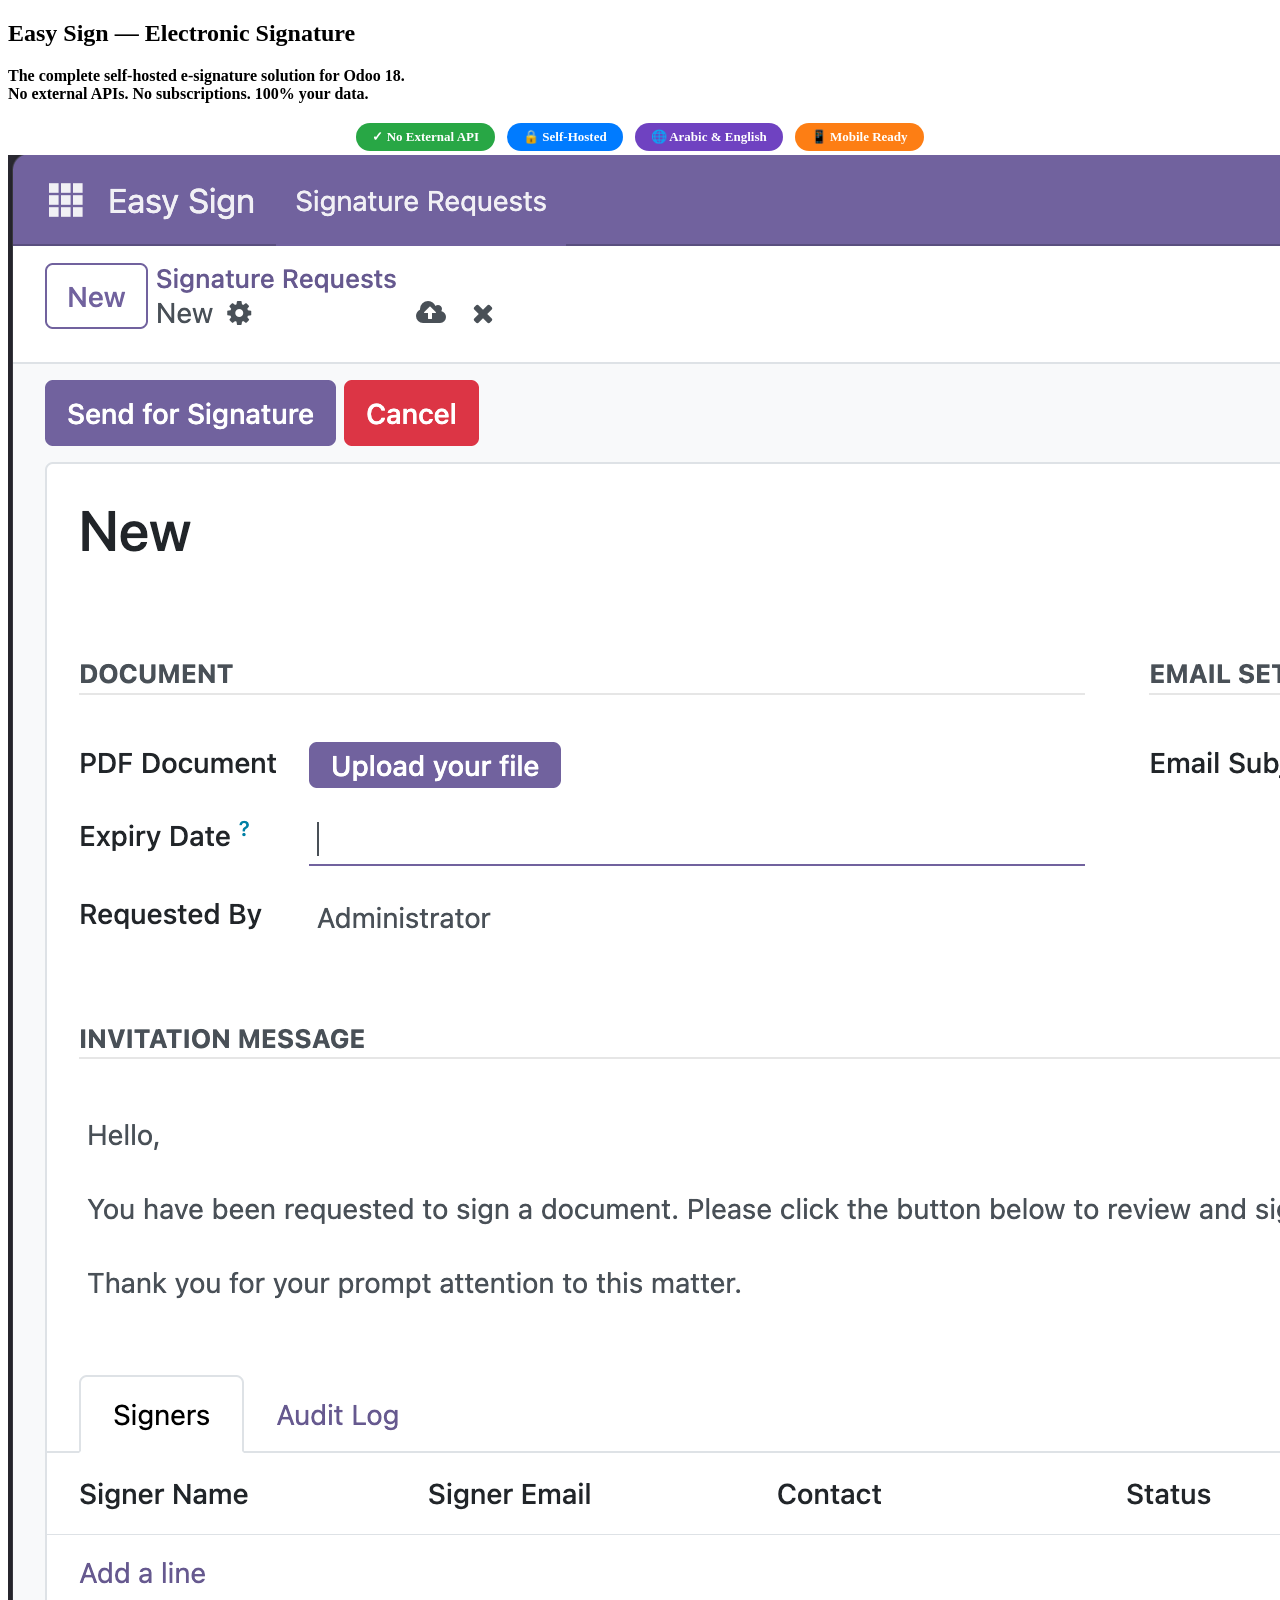
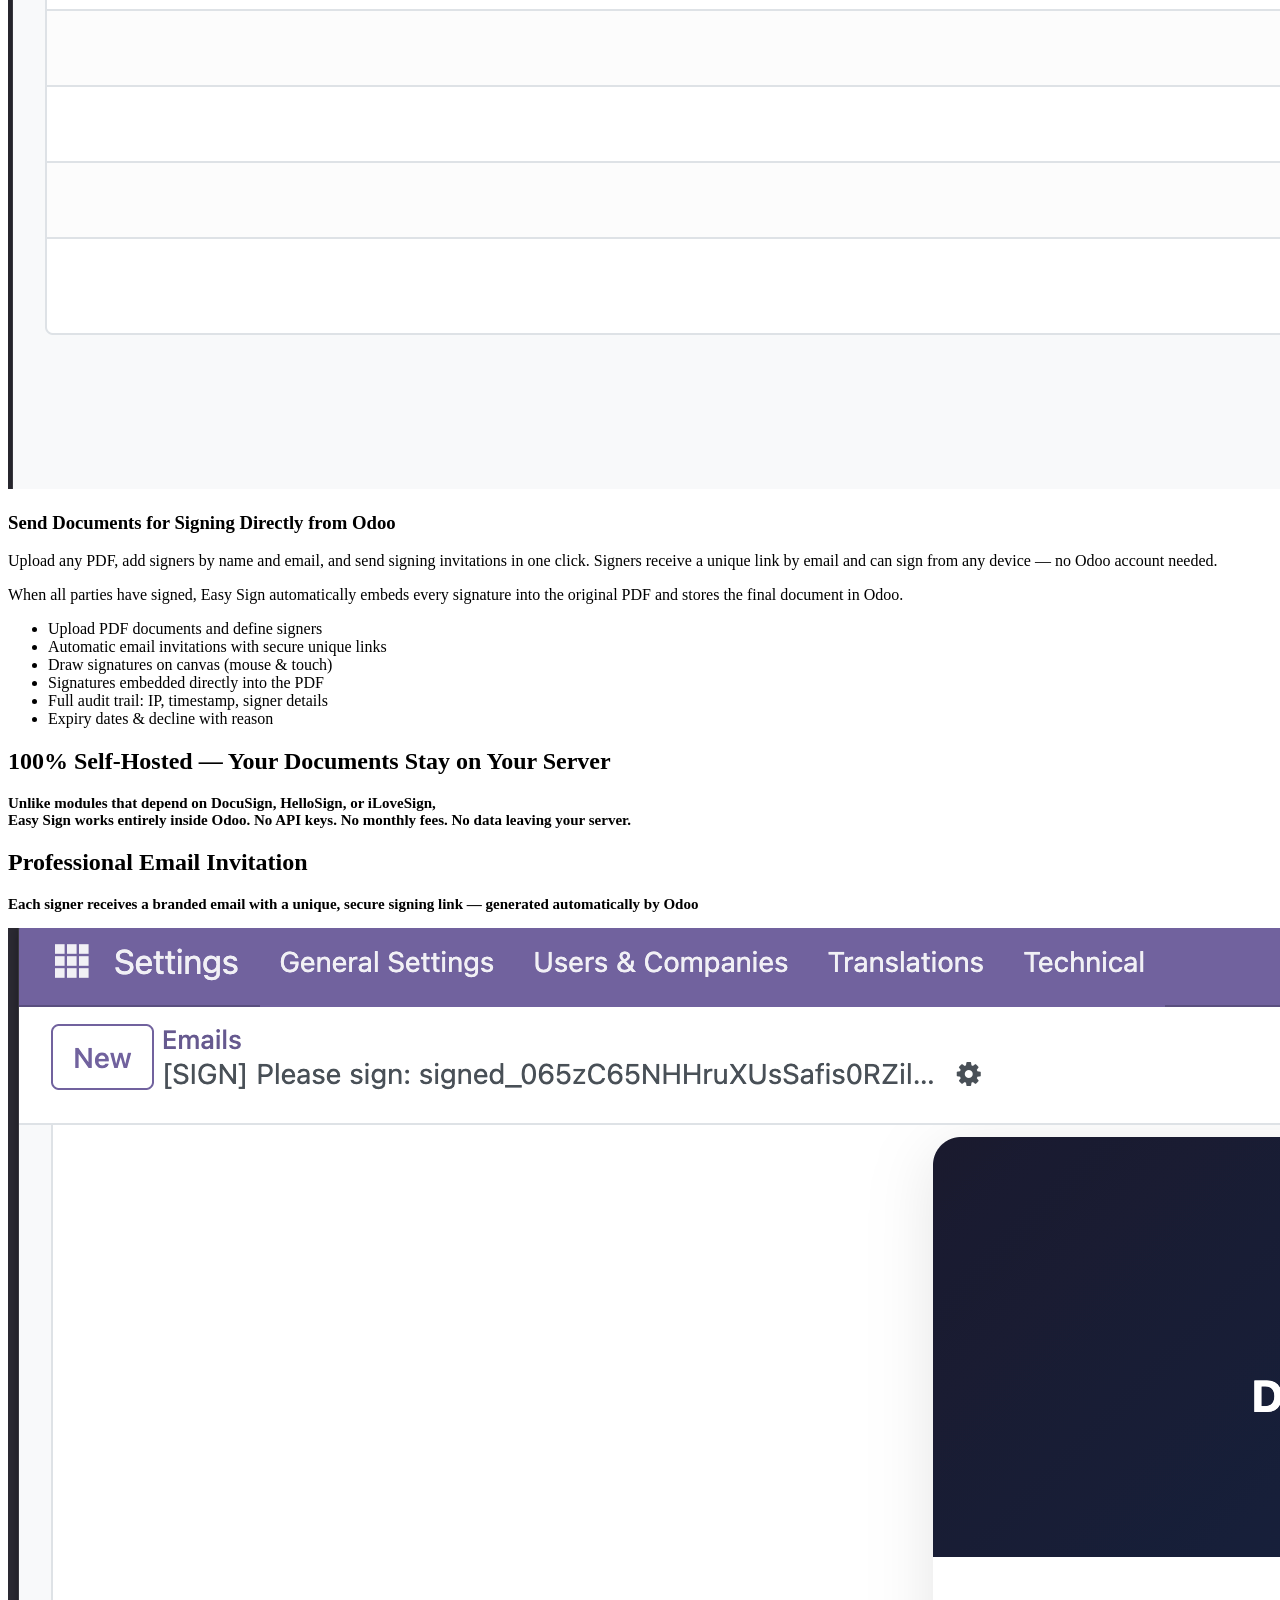
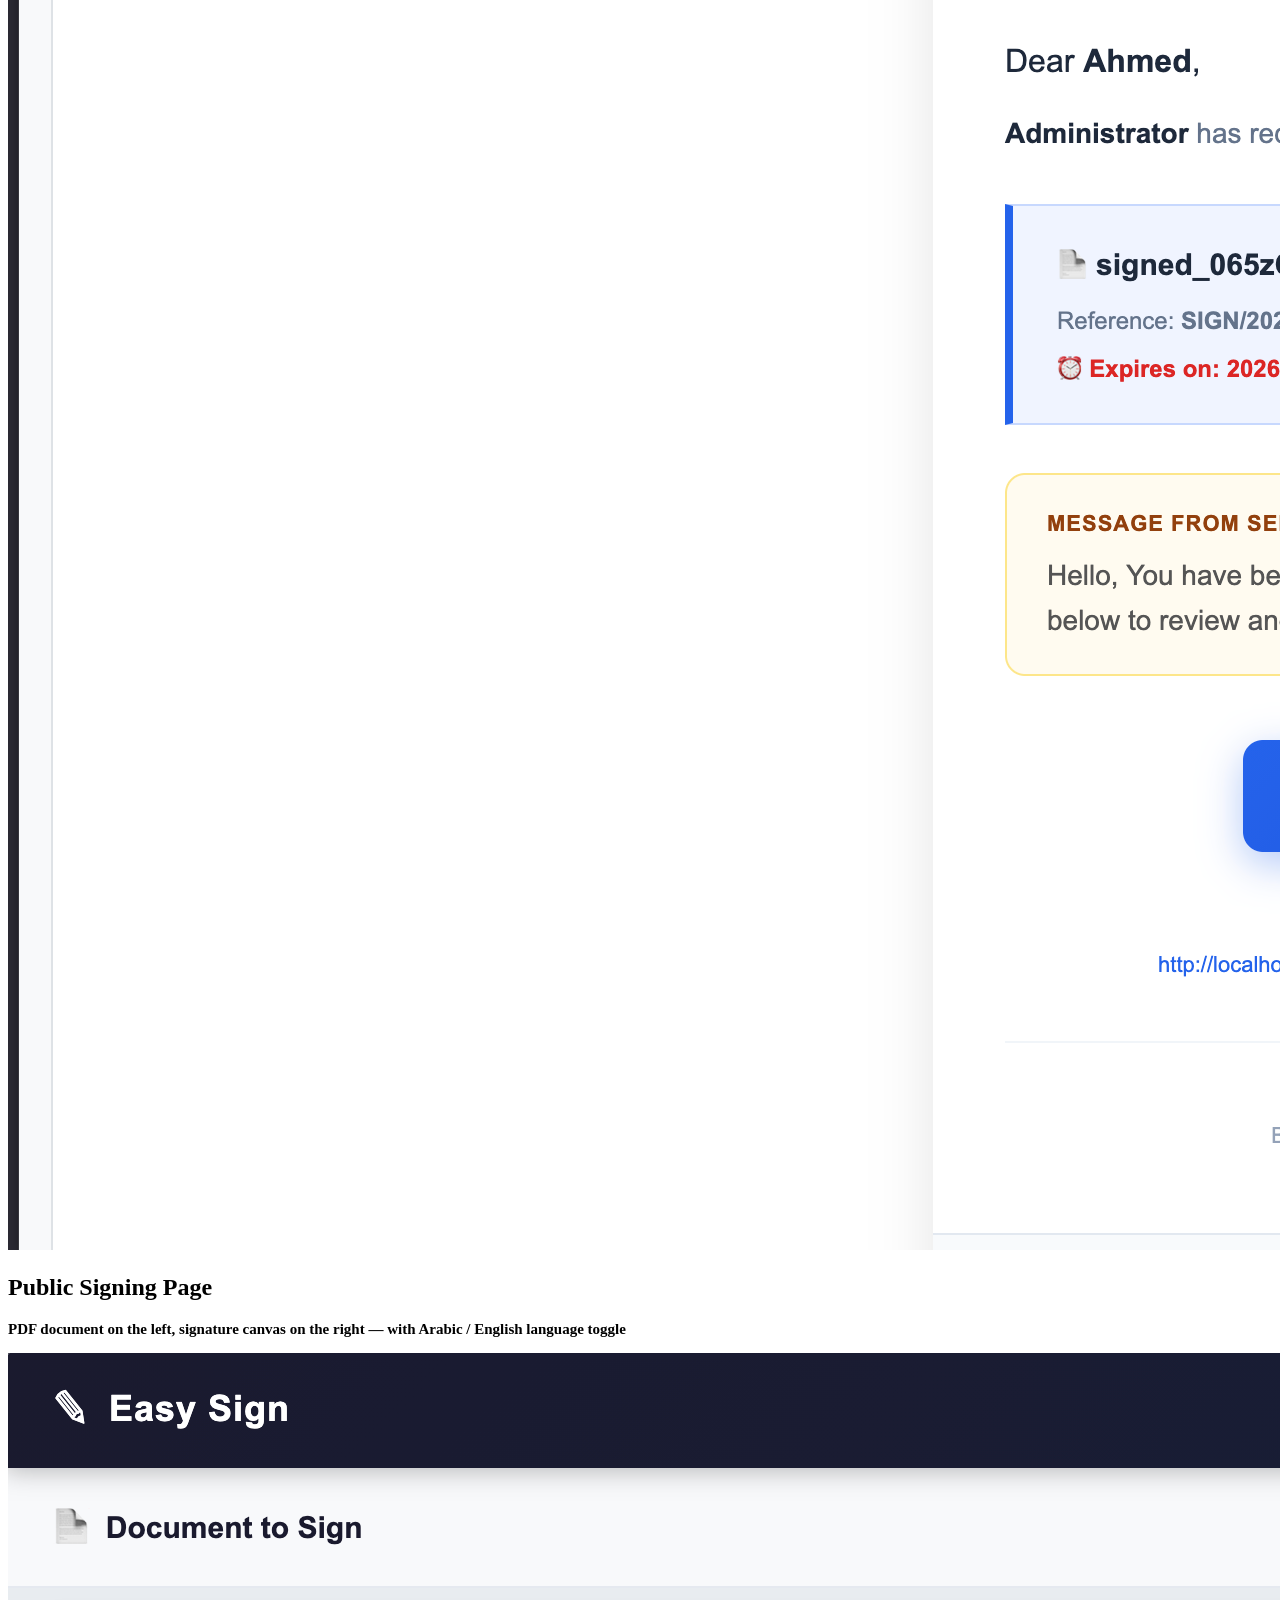
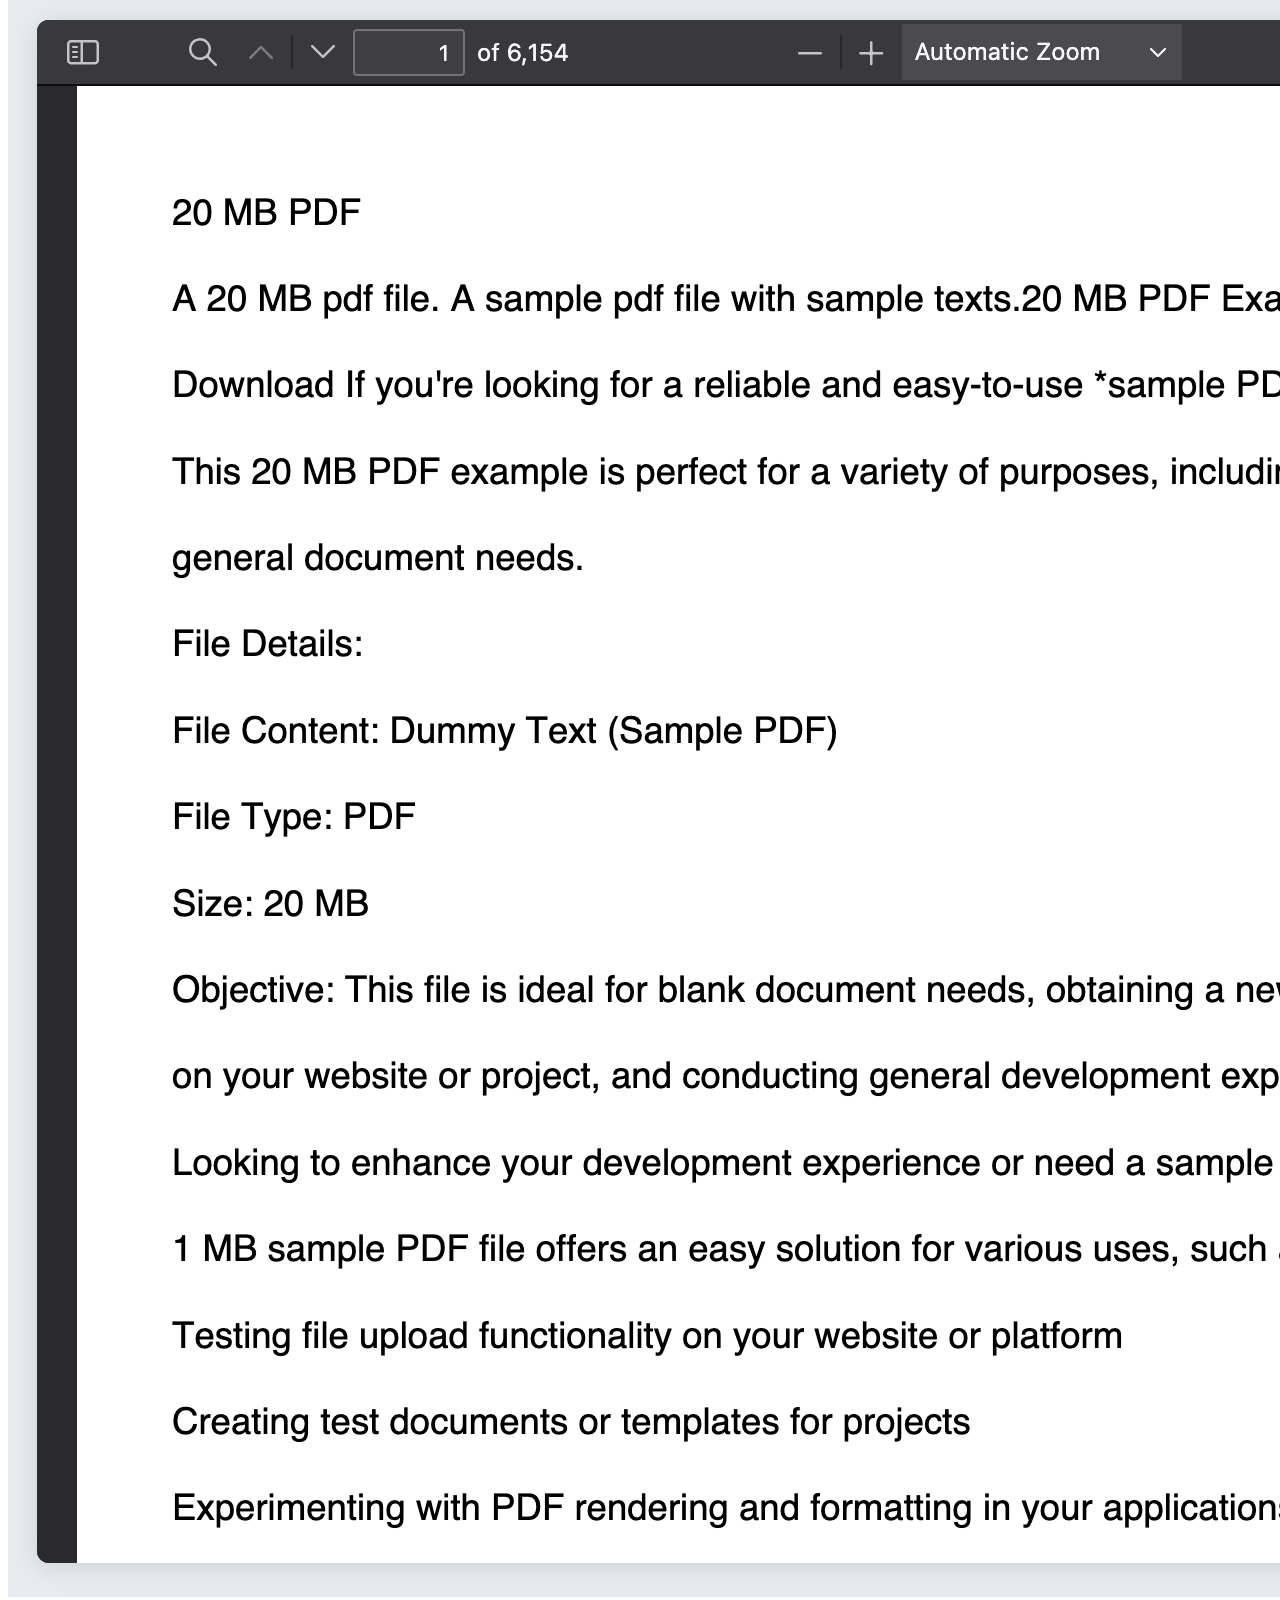
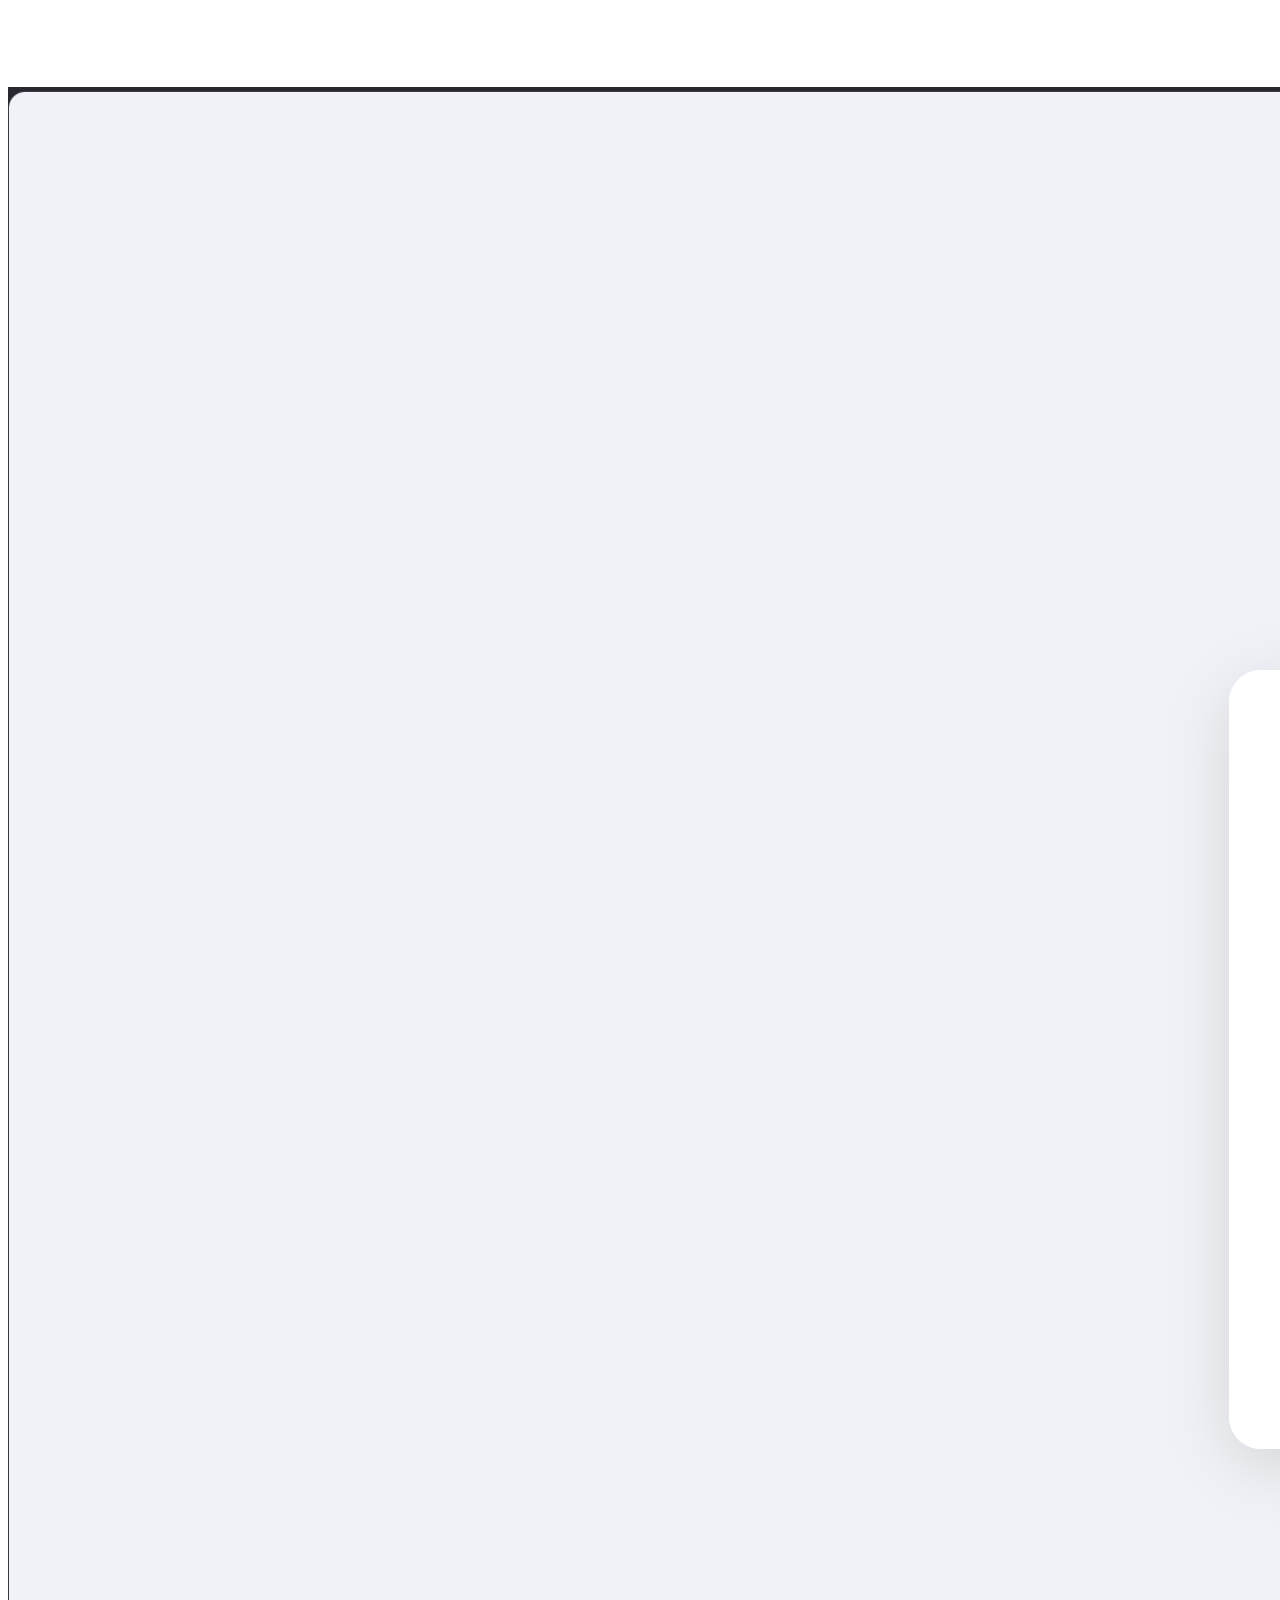
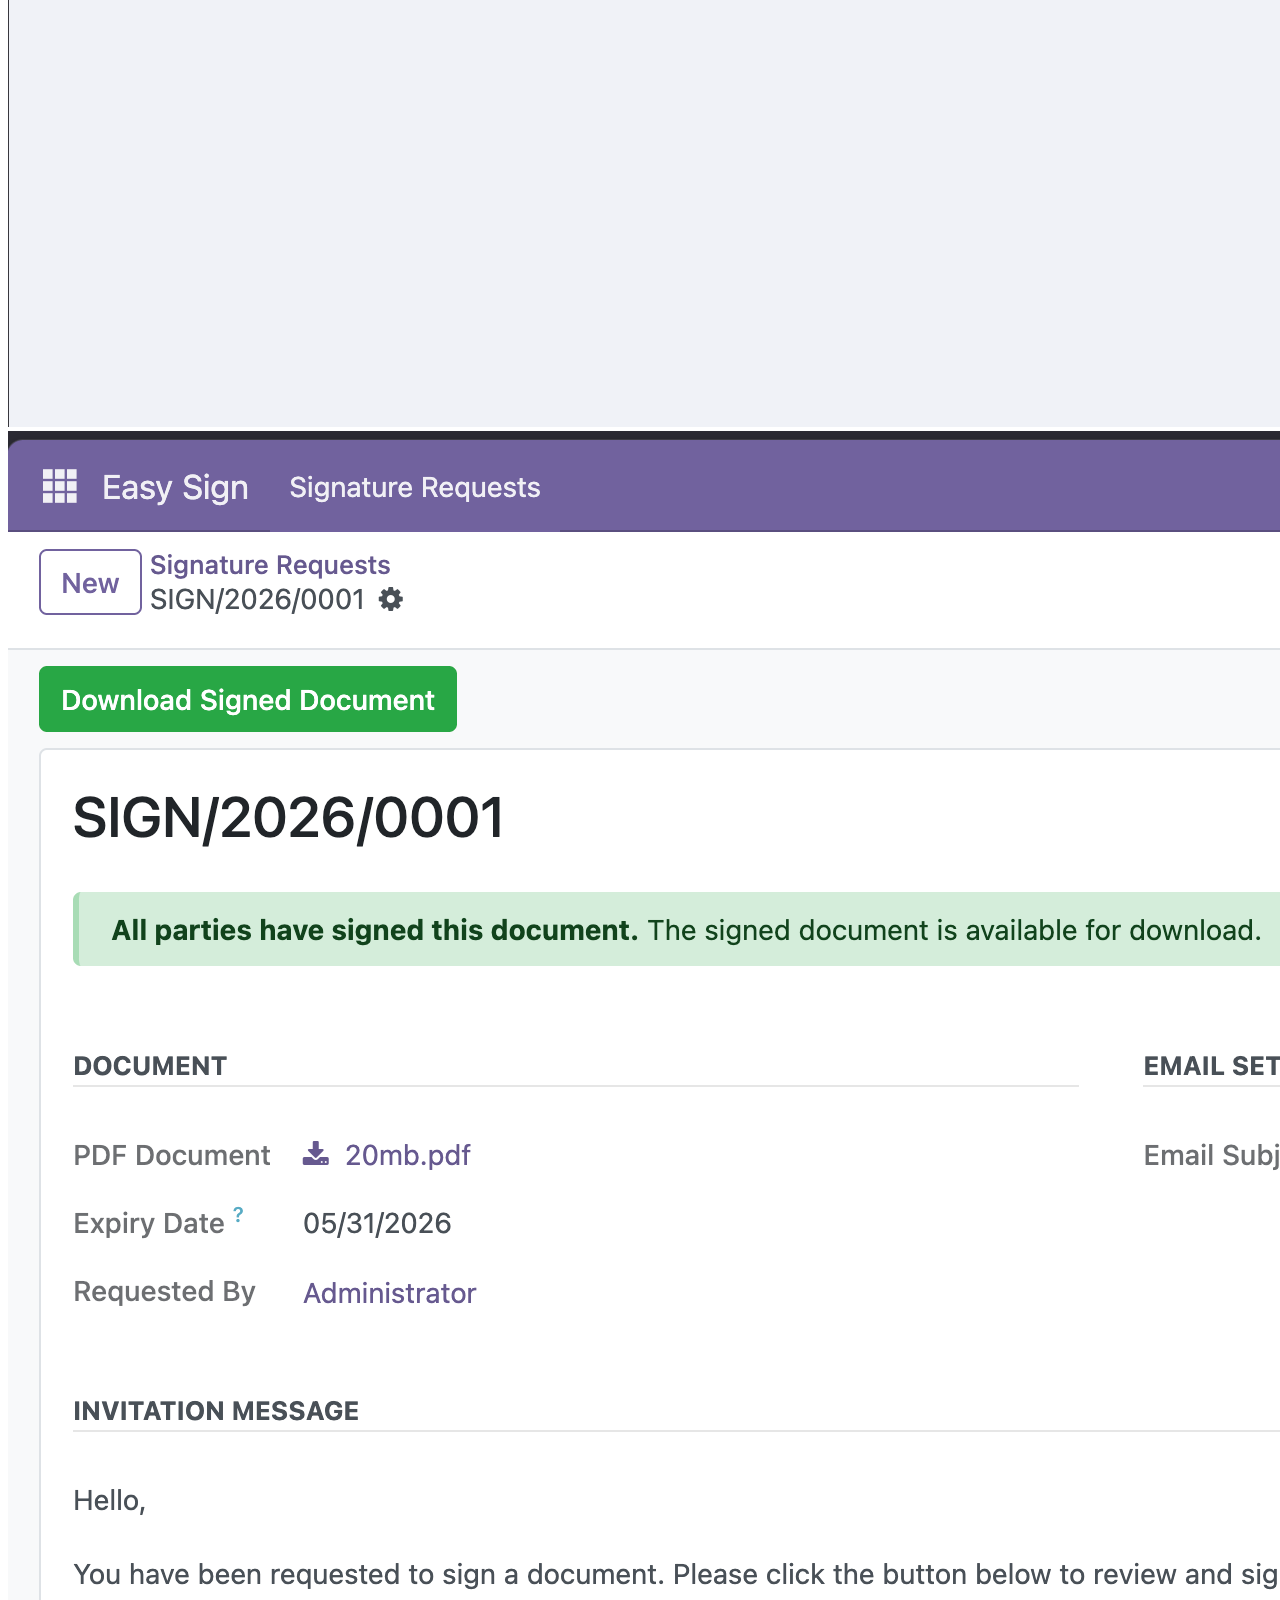
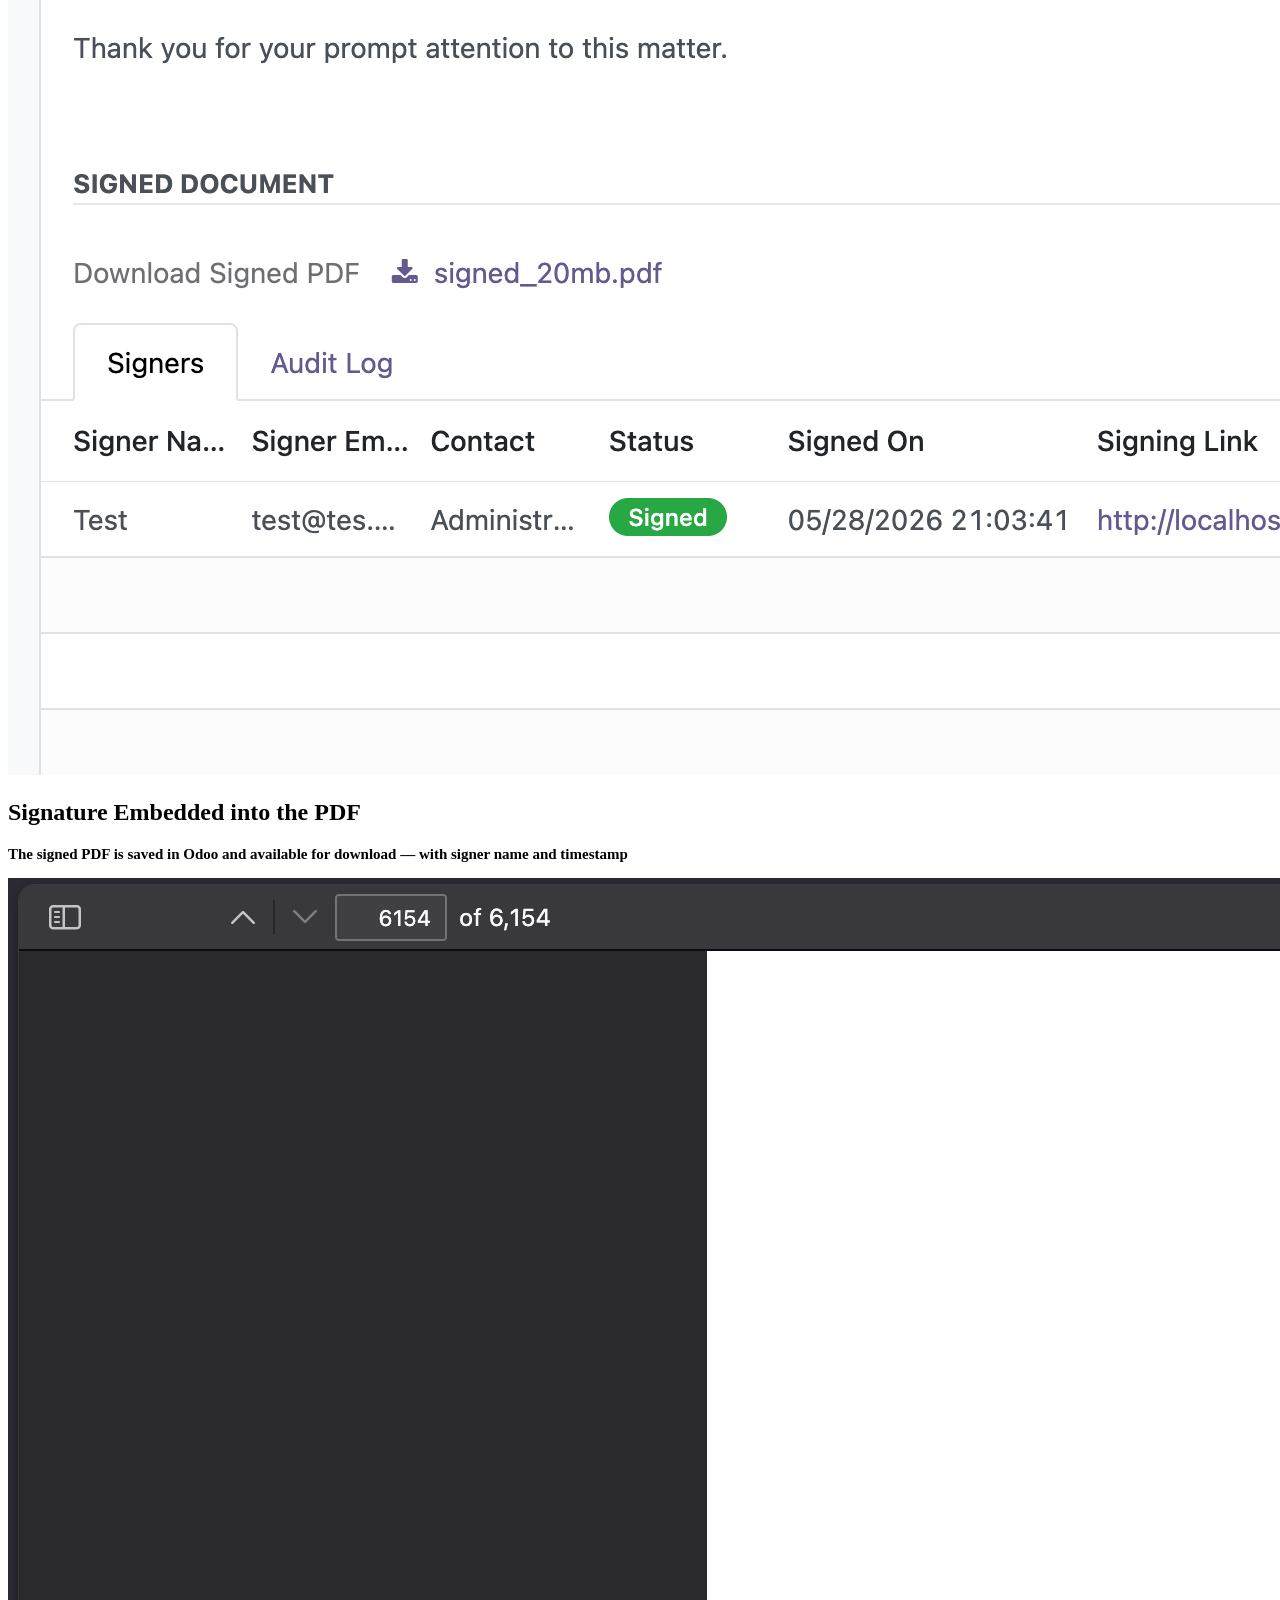
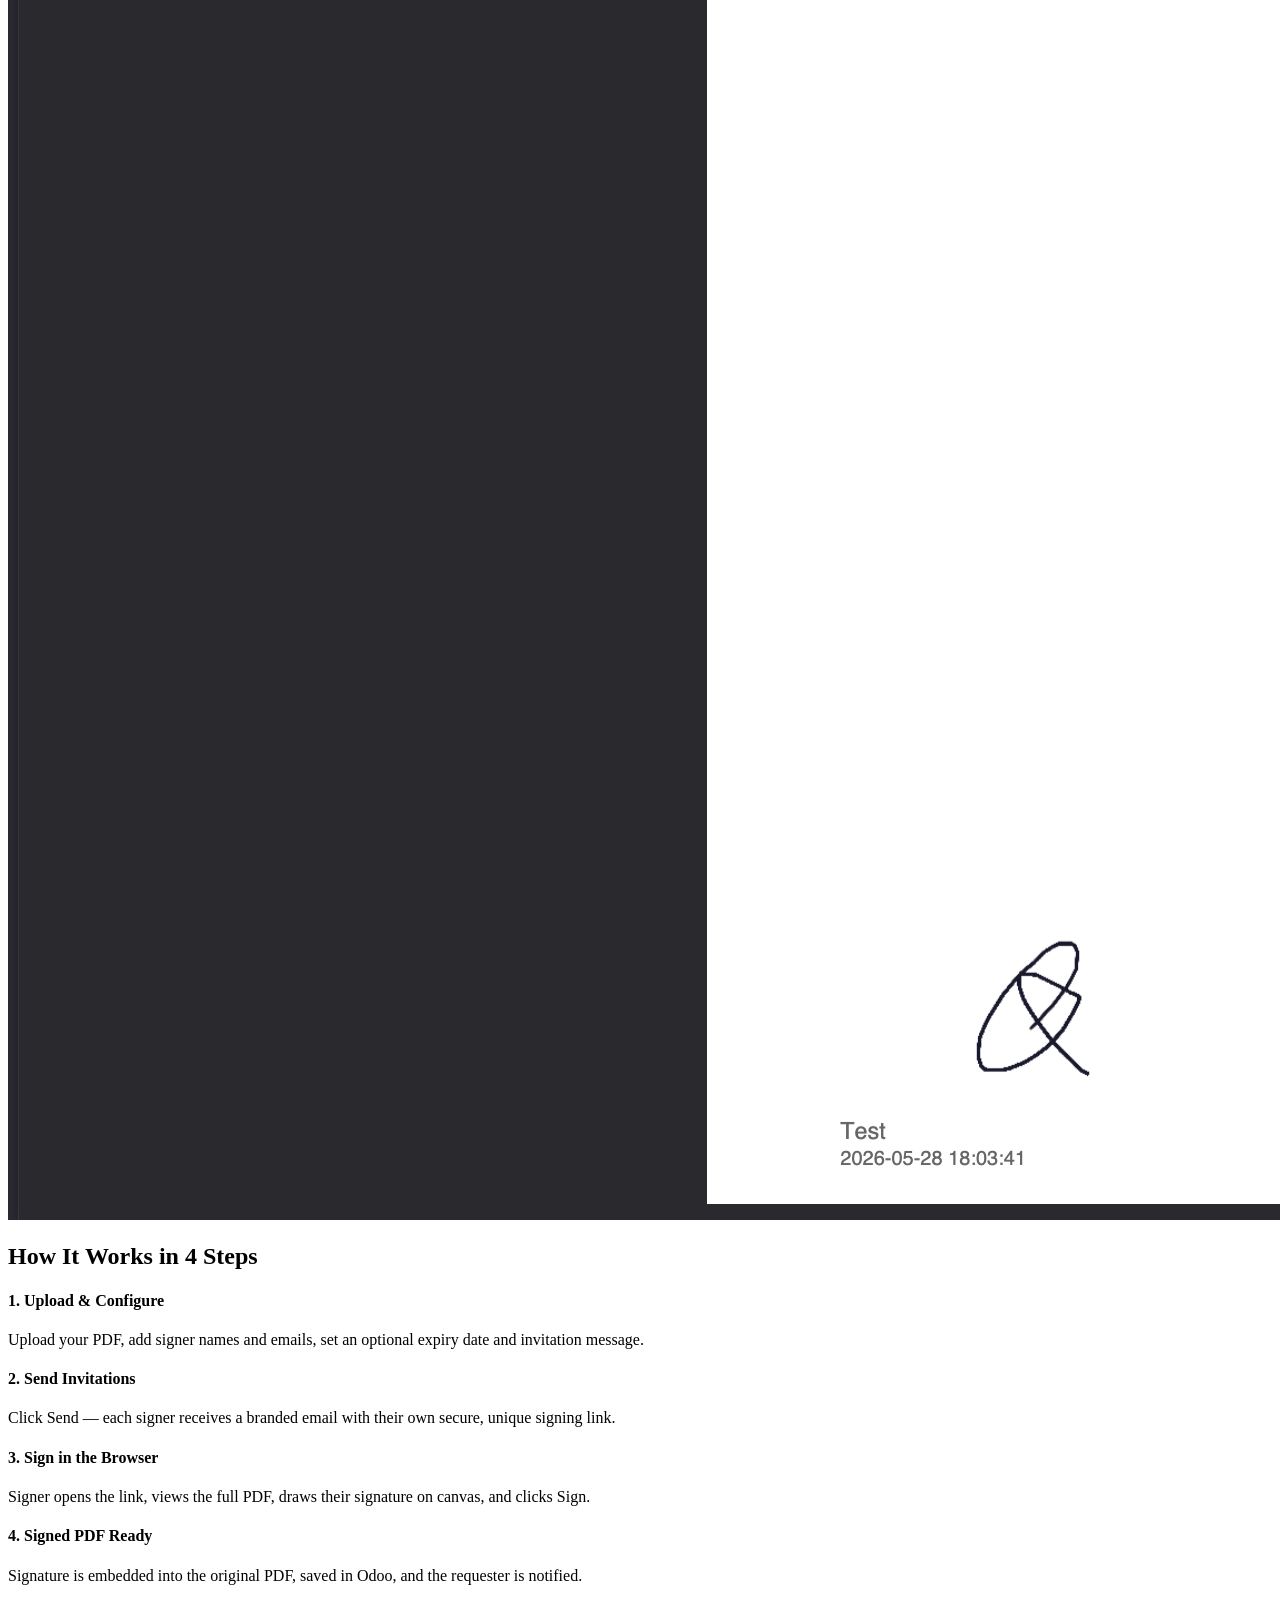
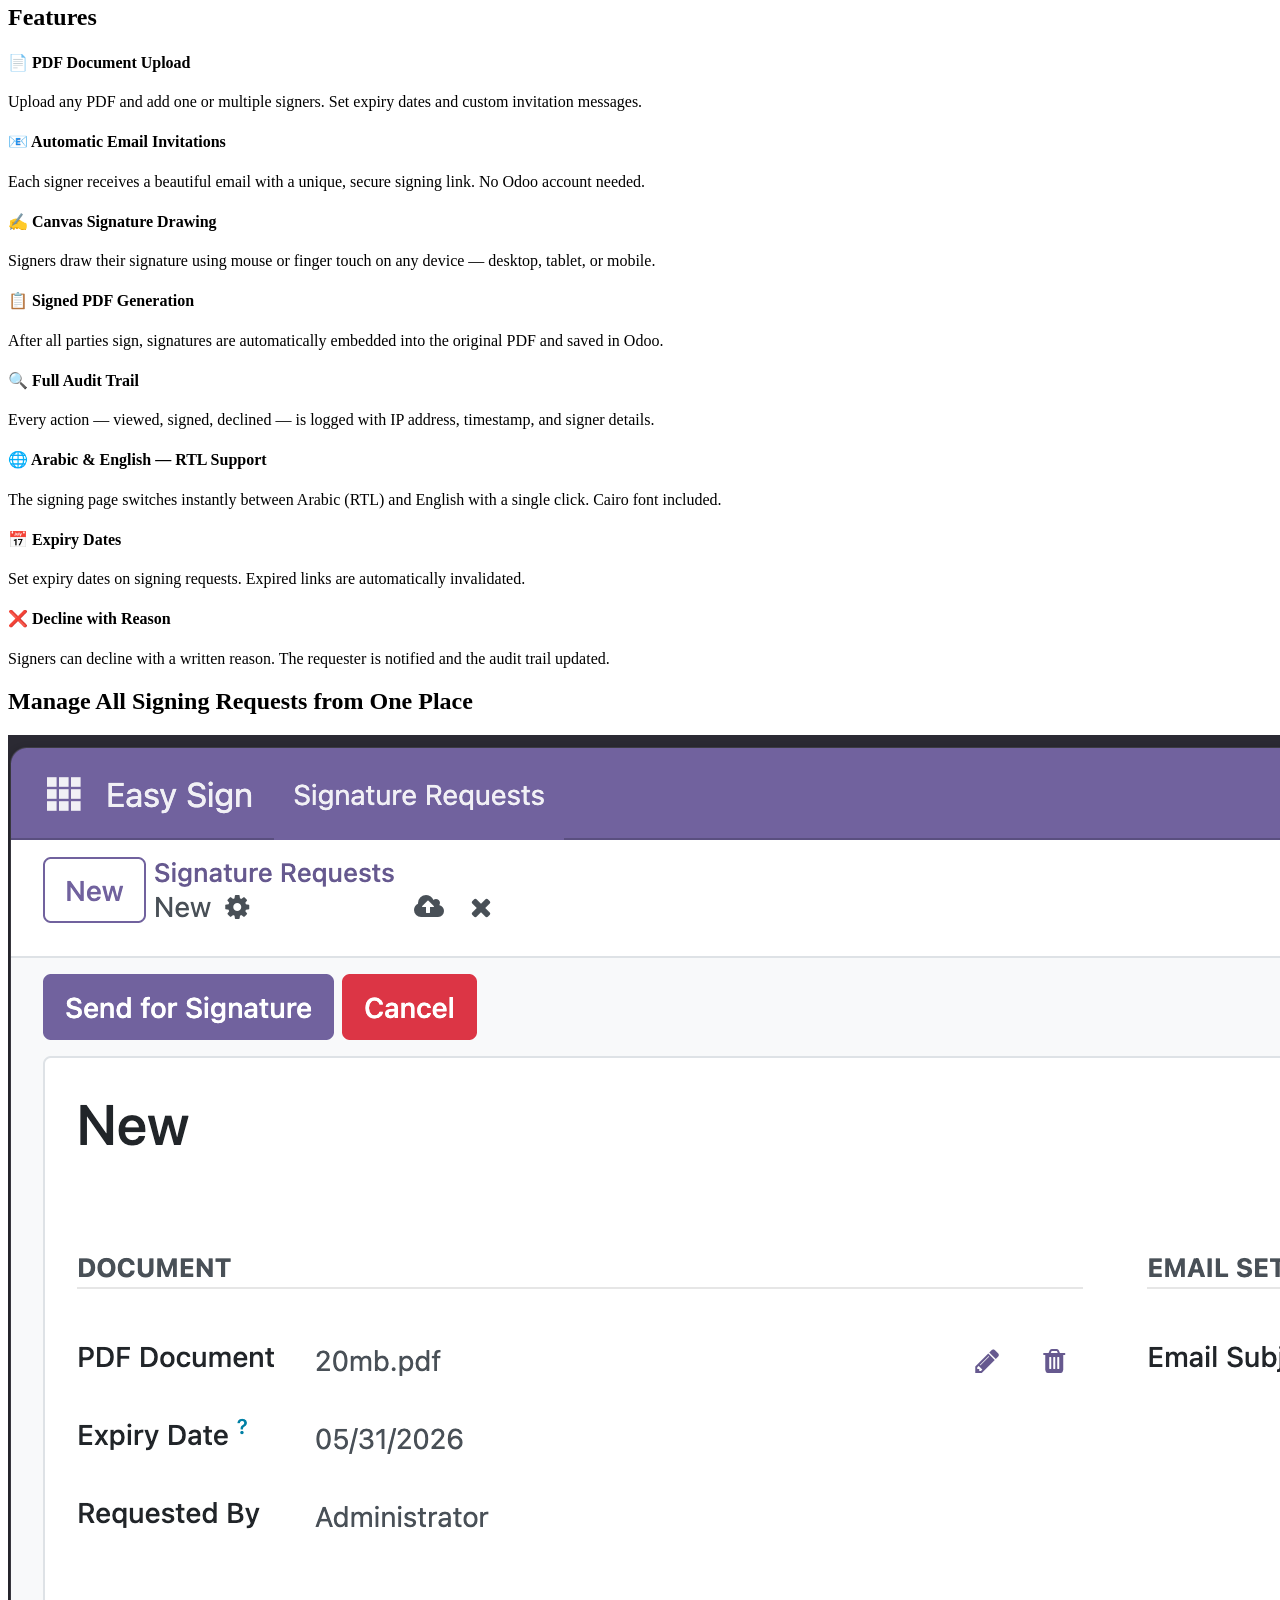
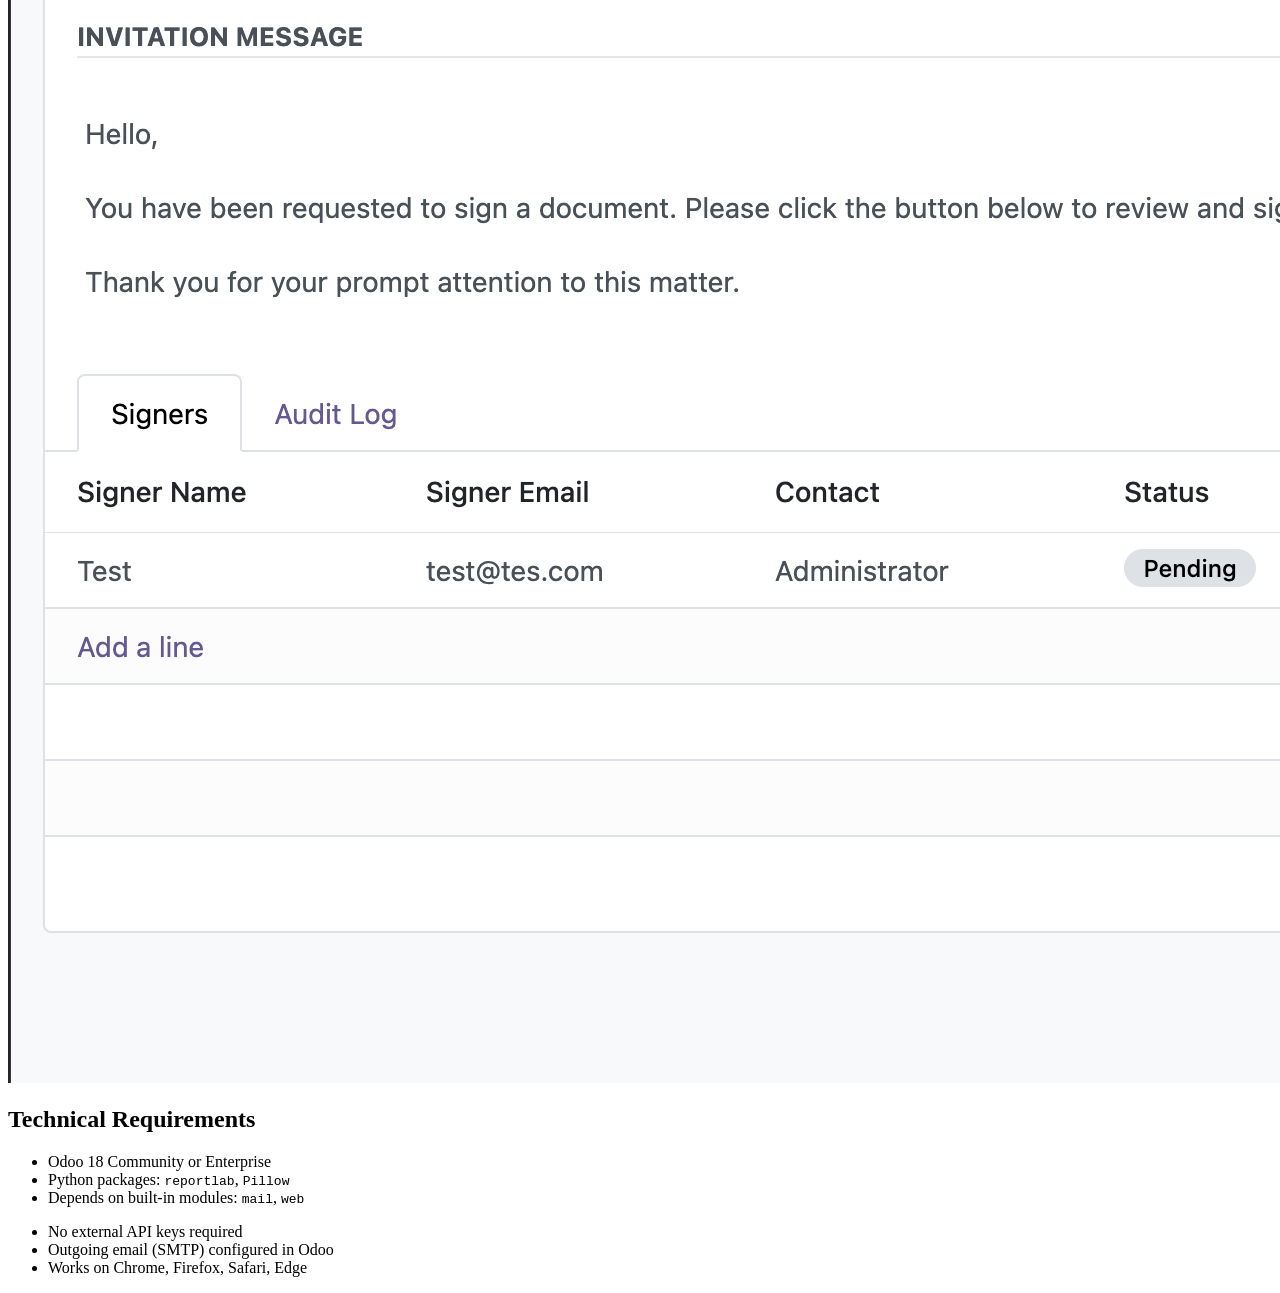
==== commit 03d0bb8a: "remove coutm" ====
--- a/easy_sign/static/description/index.html
+++ b/easy_sign/static/description/index.html
@@ -5,251 +5,240 @@
 </head>
 <body>
 
-<!-- ═══════════════════════════════════════════════════
-     HERO BANNER
-═══════════════════════════════════════════════════ -->
-<section class="oe_container" style="padding:0;">
-    <div style="background:linear-gradient(135deg,#0f172a 0%,#1e293b 50%,#1a1a3e 100%);padding:60px 40px;text-align:center;border-radius:8px;margin-bottom:32px;">
-        <div style="font-size:64px;margin-bottom:16px;">✍️</div>
-        <h1 style="color:#fff;font-size:38px;font-weight:800;margin:0 0 12px;letter-spacing:-1px;">Easy Sign — Electronic Signature</h1>
-        <p style="color:rgba(255,255,255,.75);font-size:18px;max-width:580px;margin:0 auto 28px;line-height:1.7;">
-            The complete <strong style="color:#60a5fa;">self-hosted</strong> e-signature solution for Odoo 18.<br/>
+<!-- HERO -->
+<section class="oe_container oe_dark">
+    <div class="oe_row oe_spaced">
+        <h2 class="oe_slogan">Easy Sign — Electronic Signature</h2>
+        <h3 class="oe_slogan" style="font-size:16px;">
+            The complete self-hosted e-signature solution for Odoo 18.<br/>
             No external APIs. No subscriptions. 100% your data.
-        </p>
-        <div style="display:flex;gap:10px;justify-content:center;flex-wrap:wrap;">
-            <span style="padding:7px 18px;border-radius:20px;border:1.5px solid rgba(52,211,153,.5);background:rgba(52,211,153,.1);color:#34d399;font-size:13px;font-weight:700;">✓ No External API</span>
-            <span style="padding:7px 18px;border-radius:20px;border:1.5px solid rgba(96,165,250,.5);background:rgba(96,165,250,.1);color:#60a5fa;font-size:13px;font-weight:700;">🔒 Self-Hosted &amp; Secure</span>
-            <span style="padding:7px 18px;border-radius:20px;border:1.5px solid rgba(167,139,250,.5);background:rgba(167,139,250,.1);color:#a78bfa;font-size:13px;font-weight:700;">🌐 Arabic &amp; English</span>
-            <span style="padding:7px 18px;border-radius:20px;border:1.5px solid rgba(251,191,36,.5);background:rgba(251,191,36,.1);color:#fbbf24;font-size:13px;font-weight:700;">📱 Mobile Ready</span>
-            <span style="padding:7px 18px;border-radius:20px;border:1.5px solid rgba(52,211,153,.5);background:rgba(52,211,153,.1);color:#34d399;font-size:13px;font-weight:700;">⚡ Odoo 18</span>
-        </div>
-    </div>
-</section>
-
-
-<!-- ═══════════════════════════════════════════════════
-     NO EXTERNAL API BANNER
-═══════════════════════════════════════════════════ -->
-<section class="oe_container">
-    <div style="background:linear-gradient(135deg,#064e3b,#065f46);border-radius:12px;padding:36px 40px;display:flex;align-items:center;gap:28px;margin-bottom:48px;">
-        <div style="font-size:52px;flex-shrink:0;">🔒</div>
-        <div>
-            <h3 style="color:#fff;font-size:20px;font-weight:800;margin:0 0 8px;">100% Self-Hosted — Your Documents Never Leave Your Server</h3>
-            <p style="color:rgba(255,255,255,.78);font-size:15px;margin:0;line-height:1.7;">
-                Unlike modules that depend on DocuSign, iLoveSign, or HelloSign, <strong style="color:#fff;">Easy Sign</strong> works entirely inside Odoo.
-                No API keys, no third-party accounts, no monthly fees — and your documents are never sent to external servers.
+        </h3>
+        <div style="text-align:center;margin-top:16px;">
+            <span style="margin:4px;display:inline-block;padding:6px 16px;border-radius:20px;background:#28a745;color:#fff;font-size:13px;font-weight:600;">&#10003; No External API</span>
+            <span style="margin:4px;display:inline-block;padding:6px 16px;border-radius:20px;background:#007bff;color:#fff;font-size:13px;font-weight:600;">&#128274; Self-Hosted</span>
+            <span style="margin:4px;display:inline-block;padding:6px 16px;border-radius:20px;background:#6f42c1;color:#fff;font-size:13px;font-weight:600;">&#127760; Arabic &amp; English</span>
+            <span style="margin:4px;display:inline-block;padding:6px 16px;border-radius:20px;background:#fd7e14;color:#fff;font-size:13px;font-weight:600;">&#128241; Mobile Ready</span>
+        </div>
+    </div>
+</section>
+
+
+<!-- INTRO SCREENSHOT -->
+<section class="oe_container">
+    <div class="oe_row oe_spaced">
+        <div class="oe_span6">
+            <div class="oe_demo oe_picture oe_screenshot">
+                <img src="screenshots/1_new_request.png" alt="New Signature Request"/>
+            </div>
+        </div>
+        <div class="oe_span6">
+            <h3>Send Documents for Signing Directly from Odoo</h3>
+            <p>
+                Upload any PDF, add signers by name and email, and send signing invitations in one click.
+                Signers receive a unique link by email and can sign from any device — no Odoo account needed.
             </p>
-        </div>
-    </div>
-</section>
-
-
-<!-- ═══════════════════════════════════════════════════
-     FEATURES
-═══════════════════════════════════════════════════ -->
-<section class="oe_container">
-    <div class="oe_row oe_spaced">
-        <div style="text-align:center;margin-bottom:40px;">
-            <span style="display:inline-block;padding:4px 16px;background:#eff6ff;border-radius:20px;color:#2563eb;font-size:12px;font-weight:700;letter-spacing:1px;text-transform:uppercase;margin-bottom:10px;">Features</span>
-            <h2 class="oe_slogan" style="color:#0f172a;">Everything You Need to Sign Documents</h2>
-            <p style="color:#64748b;font-size:16px;max-width:540px;margin:0 auto;">A complete signing workflow — upload, send, sign, and download — all inside Odoo.</p>
-        </div>
-    </div>
-
-    <div class="oe_row" style="display:grid;grid-template-columns:repeat(3,1fr);gap:20px;margin-bottom:48px;">
-
-        <div style="border:1px solid #e2e8f0;border-radius:14px;padding:28px 22px;text-align:center;background:#fff;">
-            <div style="font-size:36px;margin-bottom:12px;">📄</div>
-            <h4 style="font-size:15px;font-weight:700;color:#0f172a;margin:0 0 8px;">PDF Document Upload</h4>
-            <p style="font-size:13px;color:#64748b;line-height:1.6;margin:0;">Upload any PDF and add one or multiple signers with name and email. Set expiry dates and custom invitation messages.</p>
-        </div>
-
-        <div style="border:1px solid #e2e8f0;border-radius:14px;padding:28px 22px;text-align:center;background:#fff;">
-            <div style="font-size:36px;margin-bottom:12px;">📧</div>
-            <h4 style="font-size:15px;font-weight:700;color:#0f172a;margin:0 0 8px;">Automatic Email Invitations</h4>
-            <p style="font-size:13px;color:#64748b;line-height:1.6;margin:0;">Each signer receives a beautiful branded email with a unique, secure signing link. <strong>No Odoo account needed to sign.</strong></p>
-        </div>
-
-        <div style="border:1px solid #e2e8f0;border-radius:14px;padding:28px 22px;text-align:center;background:#fff;">
-            <div style="font-size:36px;margin-bottom:12px;">✍️</div>
-            <h4 style="font-size:15px;font-weight:700;color:#0f172a;margin:0 0 8px;">Canvas Signature Drawing</h4>
-            <p style="font-size:13px;color:#64748b;line-height:1.6;margin:0;">Signers draw their signature directly in the browser using mouse or finger on any smartphone or tablet.</p>
-        </div>
-
-        <div style="border:1px solid #e2e8f0;border-radius:14px;padding:28px 22px;text-align:center;background:#fff;">
-            <div style="font-size:36px;margin-bottom:12px;">📋</div>
-            <h4 style="font-size:15px;font-weight:700;color:#0f172a;margin:0 0 8px;">Signed PDF Generation</h4>
-            <p style="font-size:13px;color:#64748b;line-height:1.6;margin:0;">After all parties sign, signatures are automatically embedded into the original PDF and saved in Odoo.</p>
-        </div>
-
-        <div style="border:1px solid #e2e8f0;border-radius:14px;padding:28px 22px;text-align:center;background:#fff;">
-            <div style="font-size:36px;margin-bottom:12px;">🔍</div>
-            <h4 style="font-size:15px;font-weight:700;color:#0f172a;margin:0 0 8px;">Full Audit Trail</h4>
-            <p style="font-size:13px;color:#64748b;line-height:1.6;margin:0;">Every action — viewed, signed, declined — is logged with IP address, timestamp, and signer details for legal compliance.</p>
-        </div>
-
-        <div style="border:1px solid #e2e8f0;border-radius:14px;padding:28px 22px;text-align:center;background:#fff;">
-            <div style="font-size:36px;margin-bottom:12px;">🌐</div>
-            <h4 style="font-size:15px;font-weight:700;color:#0f172a;margin:0 0 8px;">Arabic &amp; English — RTL Support</h4>
-            <p style="font-size:13px;color:#64748b;line-height:1.6;margin:0;">The signing page switches instantly between Arabic (RTL) and English with a single click. Cairo font and full RTL layout included.</p>
-        </div>
-
-    </div>
-</section>
-
-
-<!-- ═══════════════════════════════════════════════════
-     HOW IT WORKS
-═══════════════════════════════════════════════════ -->
-<section class="oe_container" style="background:#f8fafc;border-radius:12px;padding:48px 40px;margin-bottom:48px;">
-    <div style="text-align:center;margin-bottom:40px;">
-        <span style="display:inline-block;padding:4px 16px;background:#eff6ff;border-radius:20px;color:#2563eb;font-size:12px;font-weight:700;letter-spacing:1px;text-transform:uppercase;margin-bottom:10px;">Workflow</span>
-        <h2 class="oe_slogan" style="color:#0f172a;">How It Works in 4 Steps</h2>
-    </div>
-    <div style="display:grid;grid-template-columns:repeat(4,1fr);gap:24px;">
-        <div style="text-align:center;">
-            <div style="width:56px;height:56px;border-radius:50%;background:linear-gradient(135deg,#2563eb,#1d4ed8);color:#fff;font-size:22px;font-weight:800;display:flex;align-items:center;justify-content:center;margin:0 auto 16px;box-shadow:0 4px 16px rgba(37,99,235,.35);">1</div>
-            <h4 style="font-size:14px;font-weight:700;color:#0f172a;margin:0 0 6px;">Upload &amp; Configure</h4>
-            <p style="font-size:12px;color:#64748b;line-height:1.5;margin:0;">Upload PDF, add signers, set expiry date and invitation message.</p>
-        </div>
-        <div style="text-align:center;">
-            <div style="width:56px;height:56px;border-radius:50%;background:linear-gradient(135deg,#2563eb,#1d4ed8);color:#fff;font-size:22px;font-weight:800;display:flex;align-items:center;justify-content:center;margin:0 auto 16px;box-shadow:0 4px 16px rgba(37,99,235,.35);">2</div>
-            <h4 style="font-size:14px;font-weight:700;color:#0f172a;margin:0 0 6px;">Send Invitations</h4>
-            <p style="font-size:12px;color:#64748b;line-height:1.5;margin:0;">Click "Send" — each signer receives a secure email with unique signing link.</p>
-        </div>
-        <div style="text-align:center;">
-            <div style="width:56px;height:56px;border-radius:50%;background:linear-gradient(135deg,#2563eb,#1d4ed8);color:#fff;font-size:22px;font-weight:800;display:flex;align-items:center;justify-content:center;margin:0 auto 16px;box-shadow:0 4px 16px rgba(37,99,235,.35);">3</div>
-            <h4 style="font-size:14px;font-weight:700;color:#0f172a;margin:0 0 6px;">Review &amp; Sign</h4>
-            <p style="font-size:12px;color:#64748b;line-height:1.5;margin:0;">Signer opens link, views PDF, draws signature on canvas, clicks Sign.</p>
-        </div>
-        <div style="text-align:center;">
-            <div style="width:56px;height:56px;border-radius:50%;background:linear-gradient(135deg,#10b981,#059669);color:#fff;font-size:22px;font-weight:800;display:flex;align-items:center;justify-content:center;margin:0 auto 16px;box-shadow:0 4px 16px rgba(16,185,129,.35);">✓</div>
-            <h4 style="font-size:14px;font-weight:700;color:#0f172a;margin:0 0 6px;">Signed PDF Ready</h4>
-            <p style="font-size:12px;color:#64748b;line-height:1.5;margin:0;">Signature embedded in PDF, saved in Odoo, requester notified automatically.</p>
-        </div>
-    </div>
-</section>
-
-
-<!-- ═══════════════════════════════════════════════════
-     SCREENSHOTS
-═══════════════════════════════════════════════════ -->
-<section class="oe_container">
-    <div style="text-align:center;margin-bottom:32px;">
-        <span style="display:inline-block;padding:4px 16px;background:#eff6ff;border-radius:20px;color:#2563eb;font-size:12px;font-weight:700;letter-spacing:1px;text-transform:uppercase;margin-bottom:10px;">Screenshots</span>
-        <h2 class="oe_slogan" style="color:#0f172a;">See Easy Sign in Action</h2>
-        <p style="color:#64748b;font-size:16px;">Real screenshots from Easy Sign running on Odoo 18</p>
-    </div>
-
-    <!-- Row 1: 2 cols -->
-    <div class="oe_row oe_spaced">
-        <div class="oe_span6">
-            <figure class="oe_demo oe_picture oe_screenshot">
-                <img src="screenshots/1_new_request.png" alt="New Signature Request"/>
-            </figure>
-            <p style="text-align:center;font-size:13px;font-weight:700;color:#0f172a;margin-top:8px;">📝 New Signature Request Form</p>
-        </div>
-        <div class="oe_span6">
-            <figure class="oe_demo oe_picture oe_screenshot">
-                <img src="screenshots/2_request_with_signer.png" alt="Request with Signer"/>
-            </figure>
-            <p style="text-align:center;font-size:13px;font-weight:700;color:#0f172a;margin-top:8px;">👤 Add Signers — Status Tracked Live</p>
-        </div>
-    </div>
-
-    <!-- Row 2: Email full width -->
-    <div class="oe_row oe_spaced">
-        <figure class="oe_demo oe_picture oe_screenshot">
-            <img src="screenshots/email.png" alt="Professional Email Invitation"/>
-        </figure>
-        <p style="text-align:center;font-size:13px;font-weight:700;color:#0f172a;margin-top:8px;">📧 Professional Branded Email — Generated Automatically by Odoo</p>
-    </div>
-
-    <!-- Row 3: Signing page full width -->
-    <div class="oe_row oe_spaced">
-        <figure class="oe_demo oe_picture oe_screenshot">
-            <img src="screenshots/3_signing_page.png" alt="Public Signing Page"/>
-        </figure>
-        <p style="text-align:center;font-size:13px;font-weight:700;color:#0f172a;margin-top:8px;">✍️ Public Signing Page — PDF on Left, Signature Canvas on Right — Includes Arabic/English Switch</p>
-    </div>
-
-    <!-- Row 4: 2 cols -->
-    <div class="oe_row oe_spaced">
-        <div class="oe_span6">
-            <figure class="oe_demo oe_picture oe_screenshot">
+            <p>
+                When all parties have signed, Easy Sign automatically embeds every signature into the original PDF
+                and stores the final document in Odoo.
+            </p>
+            <ul>
+                <li>Upload PDF documents and define signers</li>
+                <li>Automatic email invitations with secure unique links</li>
+                <li>Draw signatures on canvas (mouse &amp; touch)</li>
+                <li>Signatures embedded directly into the PDF</li>
+                <li>Full audit trail: IP, timestamp, signer details</li>
+                <li>Expiry dates &amp; decline with reason</li>
+            </ul>
+        </div>
+    </div>
+</section>
+
+
+<!-- NO EXTERNAL API -->
+<section class="oe_container oe_dark">
+    <div class="oe_row oe_spaced">
+        <h2 class="oe_slogan">100% Self-Hosted — Your Documents Stay on Your Server</h2>
+        <h3 class="oe_slogan" style="font-size:15px;">
+            Unlike modules that depend on DocuSign, HelloSign, or iLoveSign,<br/>
+            Easy Sign works entirely inside Odoo. No API keys. No monthly fees. No data leaving your server.
+        </h3>
+    </div>
+</section>
+
+
+<!-- EMAIL INVITATION -->
+<section class="oe_container">
+    <div class="oe_row oe_spaced">
+        <h2 class="oe_slogan">Professional Email Invitation</h2>
+        <h3 class="oe_slogan" style="font-size:15px;">
+            Each signer receives a branded email with a unique, secure signing link — generated automatically by Odoo
+        </h3>
+    </div>
+    <div class="oe_row oe_spaced">
+        <div class="oe_demo oe_picture oe_screenshot">
+            <img src="screenshots/email.png" alt="Email Invitation"/>
+        </div>
+    </div>
+</section>
+
+
+<!-- SIGNING PAGE -->
+<section class="oe_container">
+    <div class="oe_row oe_spaced">
+        <h2 class="oe_slogan">Public Signing Page</h2>
+        <h3 class="oe_slogan" style="font-size:15px;">
+            PDF document on the left, signature canvas on the right — with Arabic / English language toggle
+        </h3>
+    </div>
+    <div class="oe_row oe_spaced">
+        <div class="oe_demo oe_picture oe_screenshot">
+            <img src="screenshots/3_signing_page.png" alt="Signing Page"/>
+        </div>
+    </div>
+</section>
+
+
+<!-- SIGNED RESULT -->
+<section class="oe_container">
+    <div class="oe_row oe_spaced">
+        <div class="oe_span6">
+            <div class="oe_demo oe_picture oe_screenshot">
                 <img src="screenshots/4_success_page.png" alt="Success Page"/>
-            </figure>
-            <p style="text-align:center;font-size:13px;font-weight:700;color:#0f172a;margin-top:8px;">✅ Signing Confirmed Page</p>
-        </div>
-        <div class="oe_span6">
-            <figure class="oe_demo oe_picture oe_screenshot">
-                <img src="screenshots/5_fully_signed.png" alt="Fully Signed in Odoo"/>
-            </figure>
-            <p style="text-align:center;font-size:13px;font-weight:700;color:#0f172a;margin-top:8px;">🎉 Fully Signed — Download Signed PDF</p>
-        </div>
-    </div>
-
-    <!-- Row 5: Signed PDF full width -->
-    <div class="oe_row oe_spaced">
-        <figure class="oe_demo oe_picture oe_screenshot">
+            </div>
+        </div>
+        <div class="oe_span6">
+            <div class="oe_demo oe_picture oe_screenshot">
+                <img src="screenshots/5_fully_signed.png" alt="Fully Signed"/>
+            </div>
+        </div>
+    </div>
+</section>
+
+
+<!-- SIGNED PDF -->
+<section class="oe_container">
+    <div class="oe_row oe_spaced">
+        <h2 class="oe_slogan">Signature Embedded into the PDF</h2>
+        <h3 class="oe_slogan" style="font-size:15px;">
+            The signed PDF is saved in Odoo and available for download — with signer name and timestamp
+        </h3>
+    </div>
+    <div class="oe_row oe_spaced">
+        <div class="oe_demo oe_picture oe_screenshot">
             <img src="screenshots/6_signed_pdf.png" alt="Signed PDF"/>
-        </figure>
-        <p style="text-align:center;font-size:13px;font-weight:700;color:#0f172a;margin-top:8px;">📄 Signature Embedded Directly into the PDF — With Signer Name &amp; Timestamp</p>
-    </div>
-</section>
-
-
-<!-- ═══════════════════════════════════════════════════
-     BILINGUAL
-═══════════════════════════════════════════════════ -->
-<section class="oe_container">
-    <div style="background:linear-gradient(135deg,#1e1b4b,#312e81);border-radius:12px;padding:40px;text-align:center;margin-bottom:48px;">
-        <div style="font-size:40px;margin-bottom:16px;">🌐</div>
-        <h3 style="color:#fff;font-size:22px;font-weight:800;margin:0 0 12px;">Arabic &amp; English — Instant Language Switch</h3>
-        <p style="color:rgba(255,255,255,.75);font-size:15px;max-width:560px;margin:0 auto 24px;line-height:1.7;">
-            The public signing page includes a language toggle button.<br/>
-            Switching to Arabic applies full <strong style="color:#fff;">RTL layout</strong>, Cairo font, and flips the two-column design automatically.
-        </p>
-        <div style="display:flex;gap:14px;justify-content:center;flex-wrap:wrap;">
-            <span style="padding:10px 24px;border-radius:10px;background:rgba(255,255,255,.12);border:1px solid rgba(255,255,255,.2);color:#fff;font-size:14px;font-weight:700;">🇺🇸 English — LTR Layout</span>
-            <span style="color:rgba(255,255,255,.35);font-size:24px;display:flex;align-items:center;">⇄</span>
-            <span style="padding:10px 24px;border-radius:10px;background:rgba(255,255,255,.12);border:1px solid rgba(255,255,255,.2);color:#fff;font-size:14px;font-weight:700;">🇸🇦 العربية — RTL Layout</span>
-        </div>
-    </div>
-</section>
-
-
-<!-- ═══════════════════════════════════════════════════
-     REQUIREMENTS
-═══════════════════════════════════════════════════ -->
-<section class="oe_container">
-    <div style="background:#f0f7ff;border:1px solid #bfdbfe;border-radius:12px;padding:32px 36px;margin-bottom:48px;">
-        <h4 style="font-size:16px;font-weight:700;color:#1e40af;margin:0 0 20px;">📦 Technical Requirements</h4>
-        <div style="display:grid;grid-template-columns:1fr 1fr;gap:12px;">
-            <div style="display:flex;align-items:center;gap:10px;font-size:14px;color:#1e293b;">
-                <span style="width:8px;height:8px;border-radius:50%;background:#2563eb;flex-shrink:0;display:inline-block;"></span>
-                Odoo 18 Community or Enterprise
-            </div>
-            <div style="display:flex;align-items:center;gap:10px;font-size:14px;color:#1e293b;">
-                <span style="width:8px;height:8px;border-radius:50%;background:#2563eb;flex-shrink:0;display:inline-block;"></span>
-                Python: <code>reportlab</code>, <code>Pillow</code>
-            </div>
-            <div style="display:flex;align-items:center;gap:10px;font-size:14px;color:#1e293b;">
-                <span style="width:8px;height:8px;border-radius:50%;background:#2563eb;flex-shrink:0;display:inline-block;"></span>
-                Depends on: <code>mail</code>, <code>web</code> (built-in Odoo modules)
-            </div>
-            <div style="display:flex;align-items:center;gap:10px;font-size:14px;color:#1e293b;">
-                <span style="width:8px;height:8px;border-radius:50%;background:#2563eb;flex-shrink:0;display:inline-block;"></span>
-                No external API keys required
-            </div>
-            <div style="display:flex;align-items:center;gap:10px;font-size:14px;color:#1e293b;">
-                <span style="width:8px;height:8px;border-radius:50%;background:#2563eb;flex-shrink:0;display:inline-block;"></span>
-                Outgoing email (SMTP) configured in Odoo
-            </div>
-            <div style="display:flex;align-items:center;gap:10px;font-size:14px;color:#1e293b;">
-                <span style="width:8px;height:8px;border-radius:50%;background:#2563eb;flex-shrink:0;display:inline-block;"></span>
-                Works on Chrome, Firefox, Safari, Edge
-            </div>
+        </div>
+    </div>
+</section>
+
+
+<!-- HOW IT WORKS -->
+<section class="oe_container oe_dark">
+    <div class="oe_row oe_spaced">
+        <h2 class="oe_slogan">How It Works in 4 Steps</h2>
+    </div>
+    <div class="oe_row oe_spaced">
+        <div class="oe_span6">
+            <h4>1. Upload &amp; Configure</h4>
+            <p>Upload your PDF, add signer names and emails, set an optional expiry date and invitation message.</p>
+        </div>
+        <div class="oe_span6">
+            <h4>2. Send Invitations</h4>
+            <p>Click Send — each signer receives a branded email with their own secure, unique signing link.</p>
+        </div>
+    </div>
+    <div class="oe_row oe_spaced">
+        <div class="oe_span6">
+            <h4>3. Sign in the Browser</h4>
+            <p>Signer opens the link, views the full PDF, draws their signature on canvas, and clicks Sign.</p>
+        </div>
+        <div class="oe_span6">
+            <h4>4. Signed PDF Ready</h4>
+            <p>Signature is embedded into the original PDF, saved in Odoo, and the requester is notified.</p>
+        </div>
+    </div>
+</section>
+
+
+<!-- FEATURES GRID -->
+<section class="oe_container">
+    <div class="oe_row oe_spaced">
+        <h2 class="oe_slogan">Features</h2>
+    </div>
+    <div class="oe_row oe_spaced">
+        <div class="oe_span6">
+            <h4>&#128196; PDF Document Upload</h4>
+            <p>Upload any PDF and add one or multiple signers. Set expiry dates and custom invitation messages.</p>
+        </div>
+        <div class="oe_span6">
+            <h4>&#128231; Automatic Email Invitations</h4>
+            <p>Each signer receives a beautiful email with a unique, secure signing link. No Odoo account needed.</p>
+        </div>
+    </div>
+    <div class="oe_row oe_spaced">
+        <div class="oe_span6">
+            <h4>&#9997; Canvas Signature Drawing</h4>
+            <p>Signers draw their signature using mouse or finger touch on any device — desktop, tablet, or mobile.</p>
+        </div>
+        <div class="oe_span6">
+            <h4>&#128203; Signed PDF Generation</h4>
+            <p>After all parties sign, signatures are automatically embedded into the original PDF and saved in Odoo.</p>
+        </div>
+    </div>
+    <div class="oe_row oe_spaced">
+        <div class="oe_span6">
+            <h4>&#128269; Full Audit Trail</h4>
+            <p>Every action — viewed, signed, declined — is logged with IP address, timestamp, and signer details.</p>
+        </div>
+        <div class="oe_span6">
+            <h4>&#127760; Arabic &amp; English — RTL Support</h4>
+            <p>The signing page switches instantly between Arabic (RTL) and English with a single click. Cairo font included.</p>
+        </div>
+    </div>
+    <div class="oe_row oe_spaced">
+        <div class="oe_span6">
+            <h4>&#128197; Expiry Dates</h4>
+            <p>Set expiry dates on signing requests. Expired links are automatically invalidated.</p>
+        </div>
+        <div class="oe_span6">
+            <h4>&#10060; Decline with Reason</h4>
+            <p>Signers can decline with a written reason. The requester is notified and the audit trail updated.</p>
+        </div>
+    </div>
+</section>
+
+
+<!-- REQUEST LIST SCREENSHOT -->
+<section class="oe_container">
+    <div class="oe_row oe_spaced">
+        <h2 class="oe_slogan">Manage All Signing Requests from One Place</h2>
+    </div>
+    <div class="oe_row oe_spaced">
+        <div class="oe_demo oe_picture oe_screenshot">
+            <img src="screenshots/2_request_with_signer.png" alt="Manage Requests"/>
+        </div>
+    </div>
+</section>
+
+
+<!-- TECHNICAL REQUIREMENTS -->
+<section class="oe_container oe_dark">
+    <div class="oe_row oe_spaced">
+        <h2 class="oe_slogan">Technical Requirements</h2>
+    </div>
+    <div class="oe_row oe_spaced">
+        <div class="oe_span6">
+            <ul>
+                <li>Odoo 18 Community or Enterprise</li>
+                <li>Python packages: <code>reportlab</code>, <code>Pillow</code></li>
+                <li>Depends on built-in modules: <code>mail</code>, <code>web</code></li>
+            </ul>
+        </div>
+        <div class="oe_span6">
+            <ul>
+                <li>No external API keys required</li>
+                <li>Outgoing email (SMTP) configured in Odoo</li>
+                <li>Works on Chrome, Firefox, Safari, Edge</li>
+            </ul>
         </div>
     </div>
 </section>
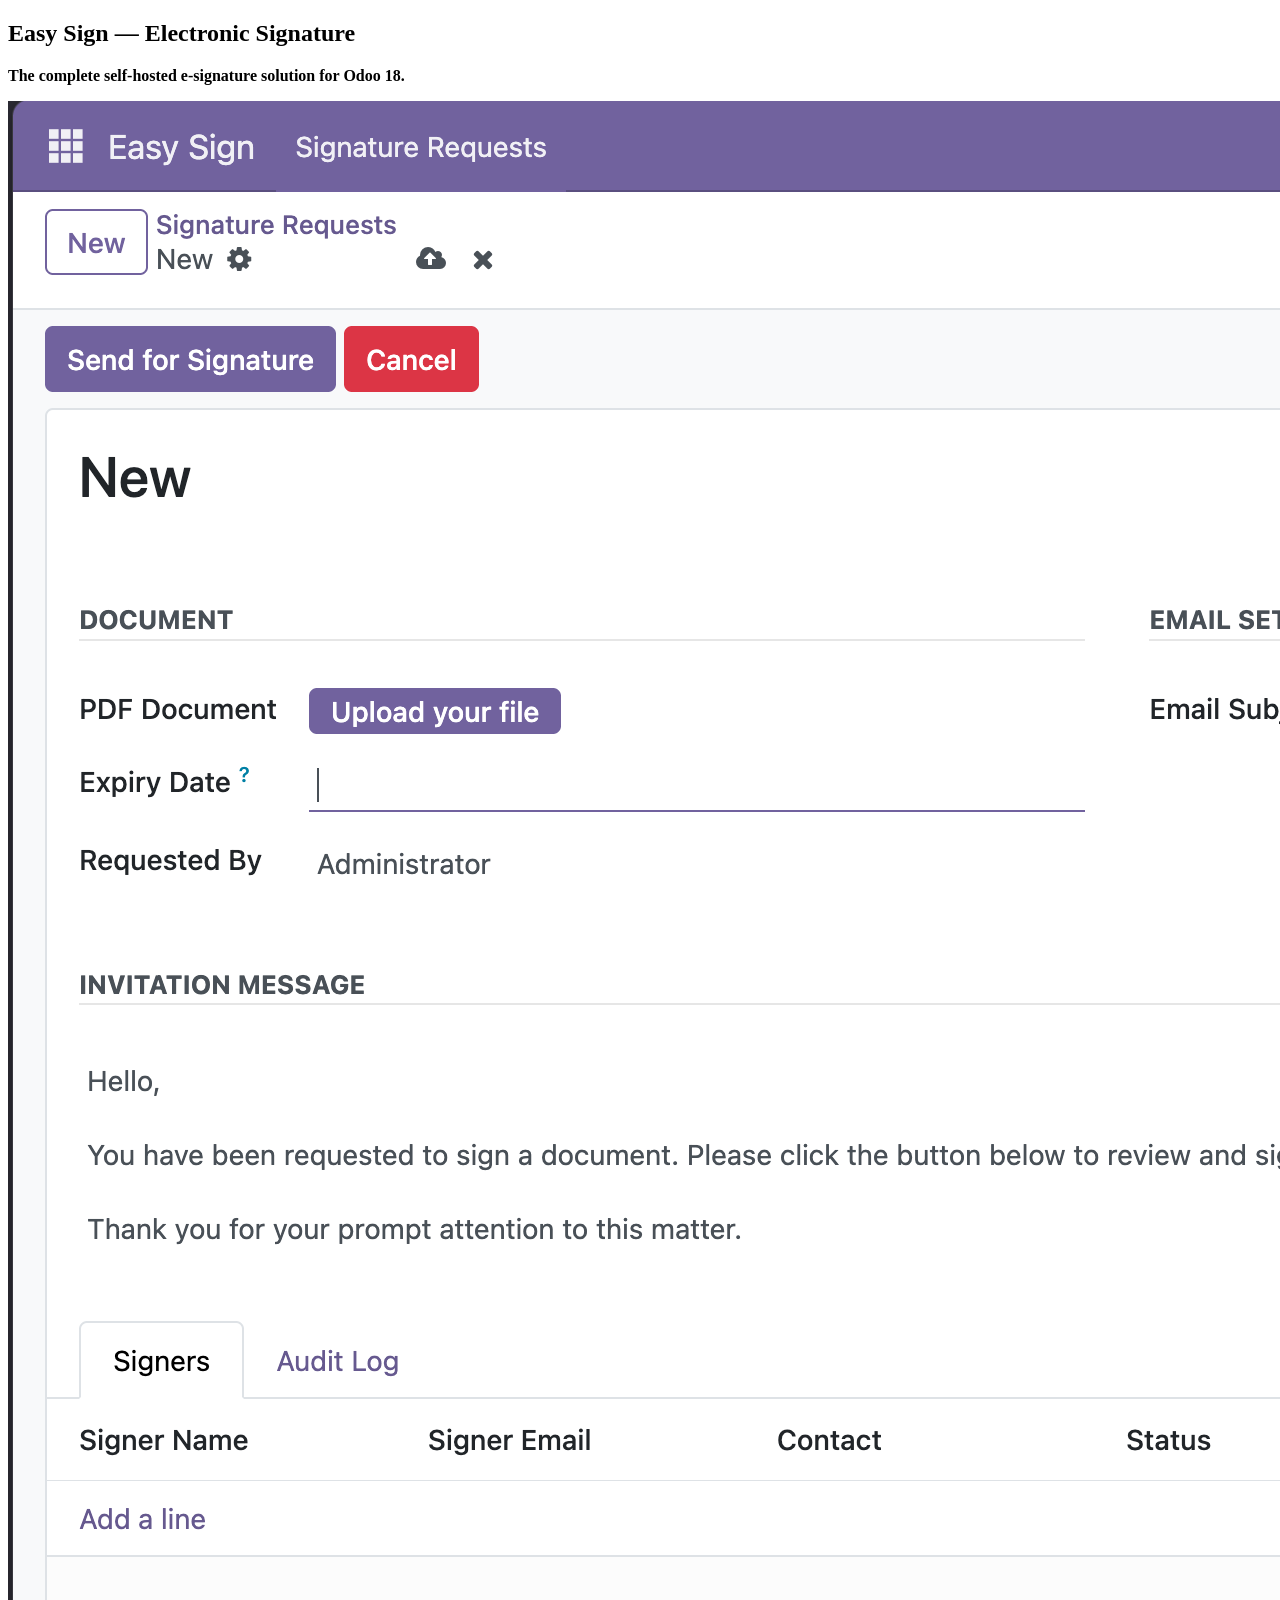
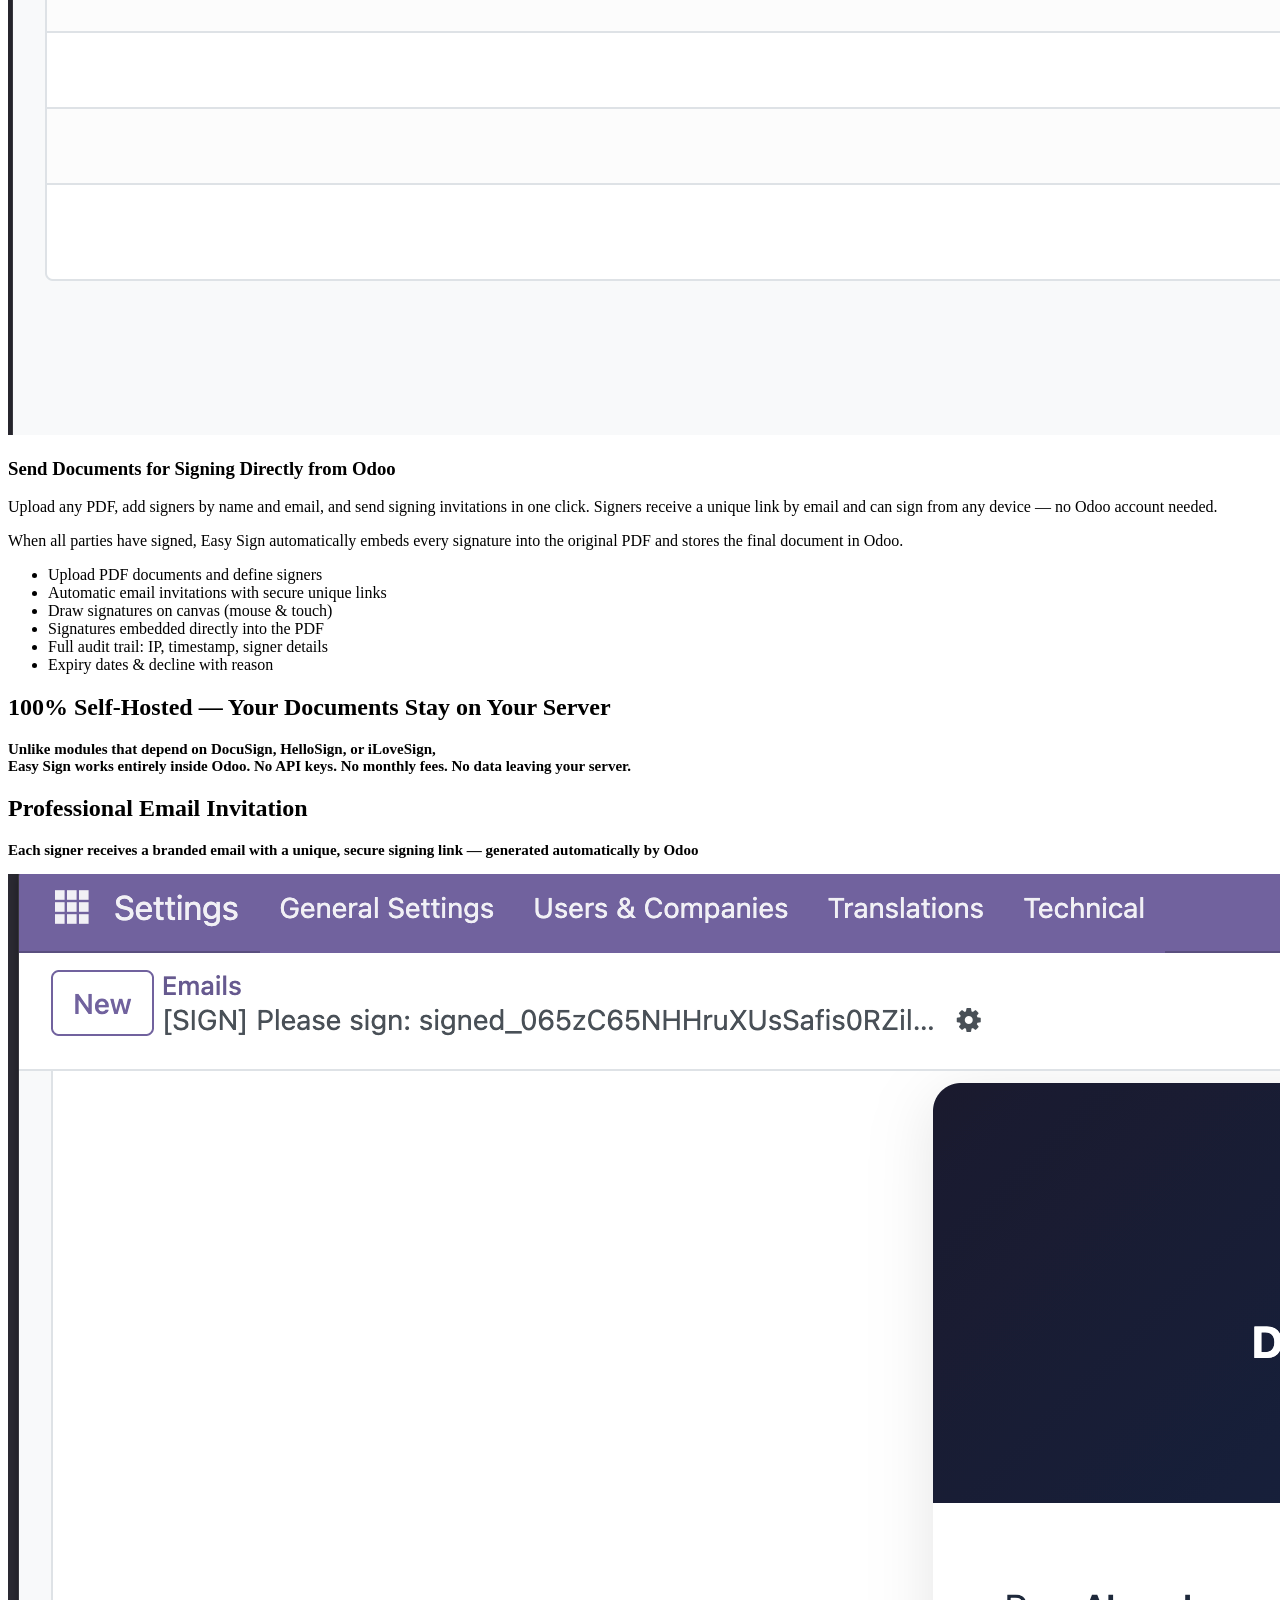
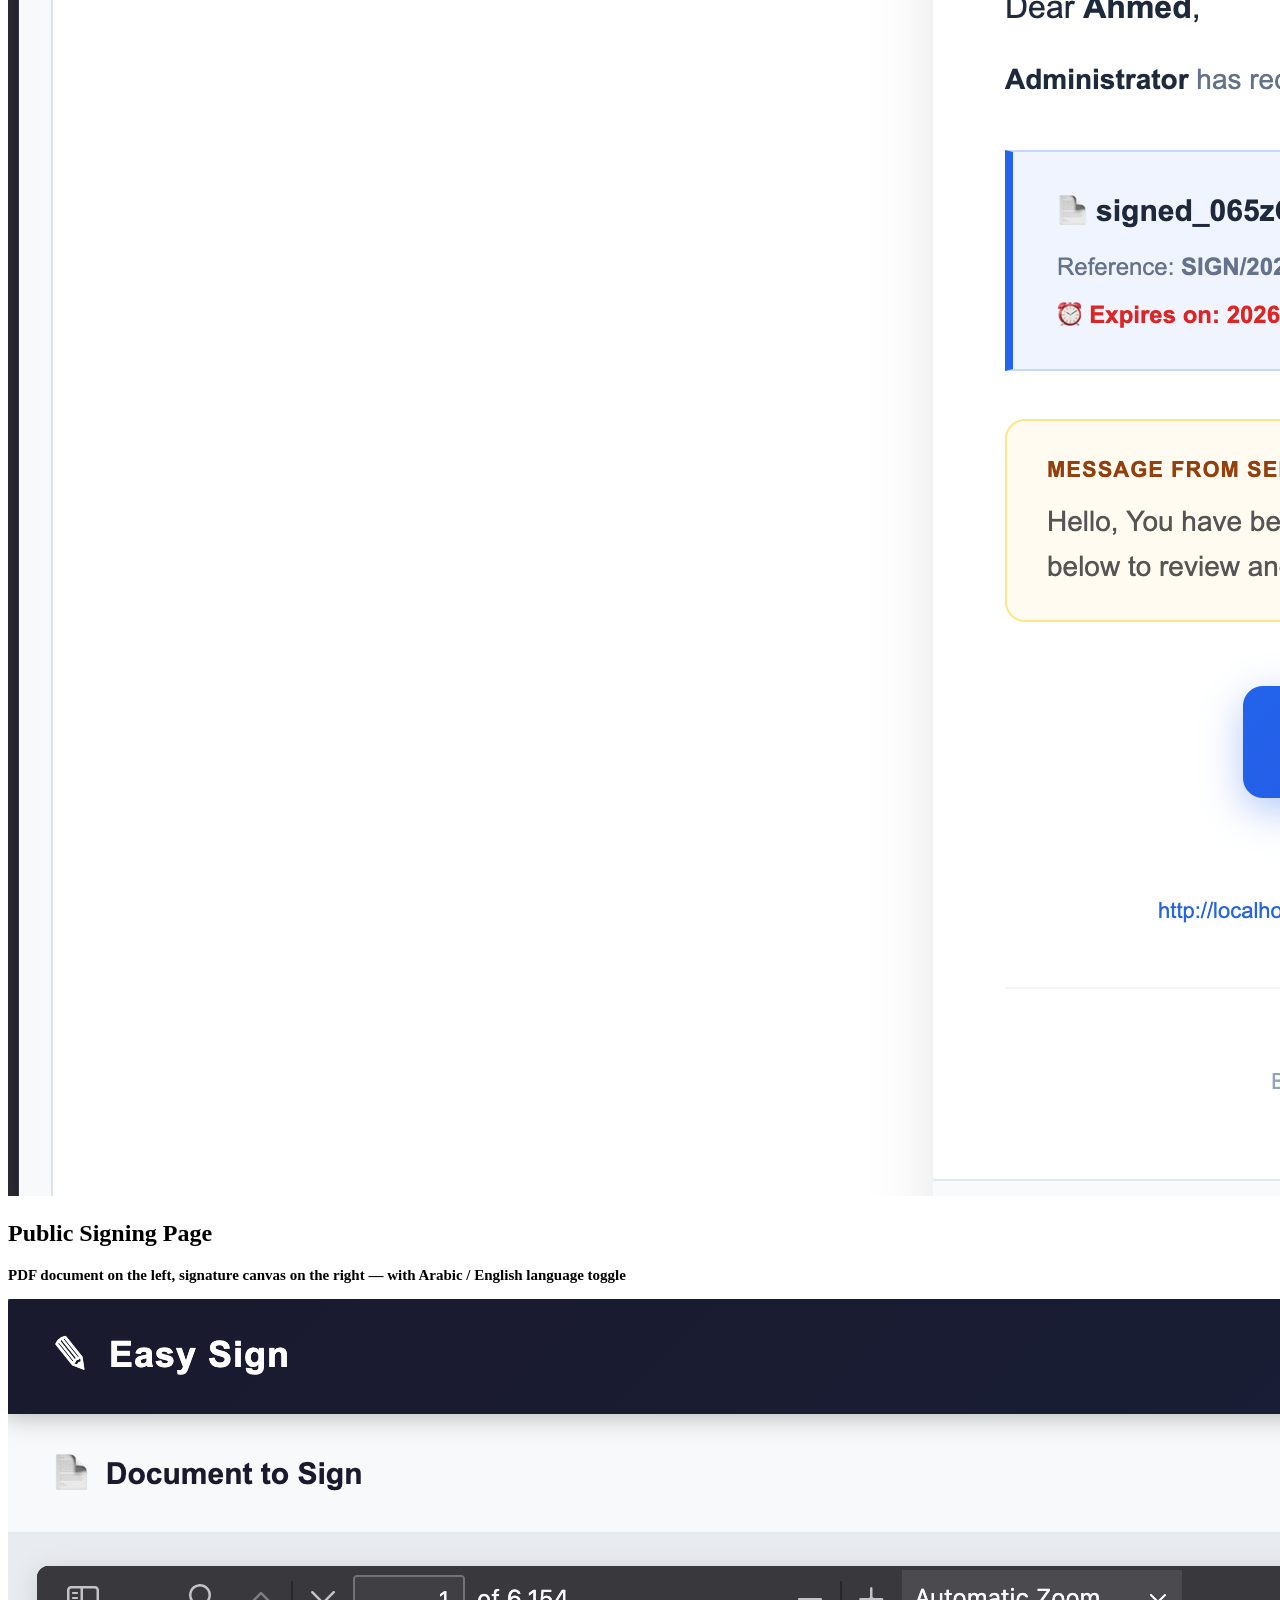
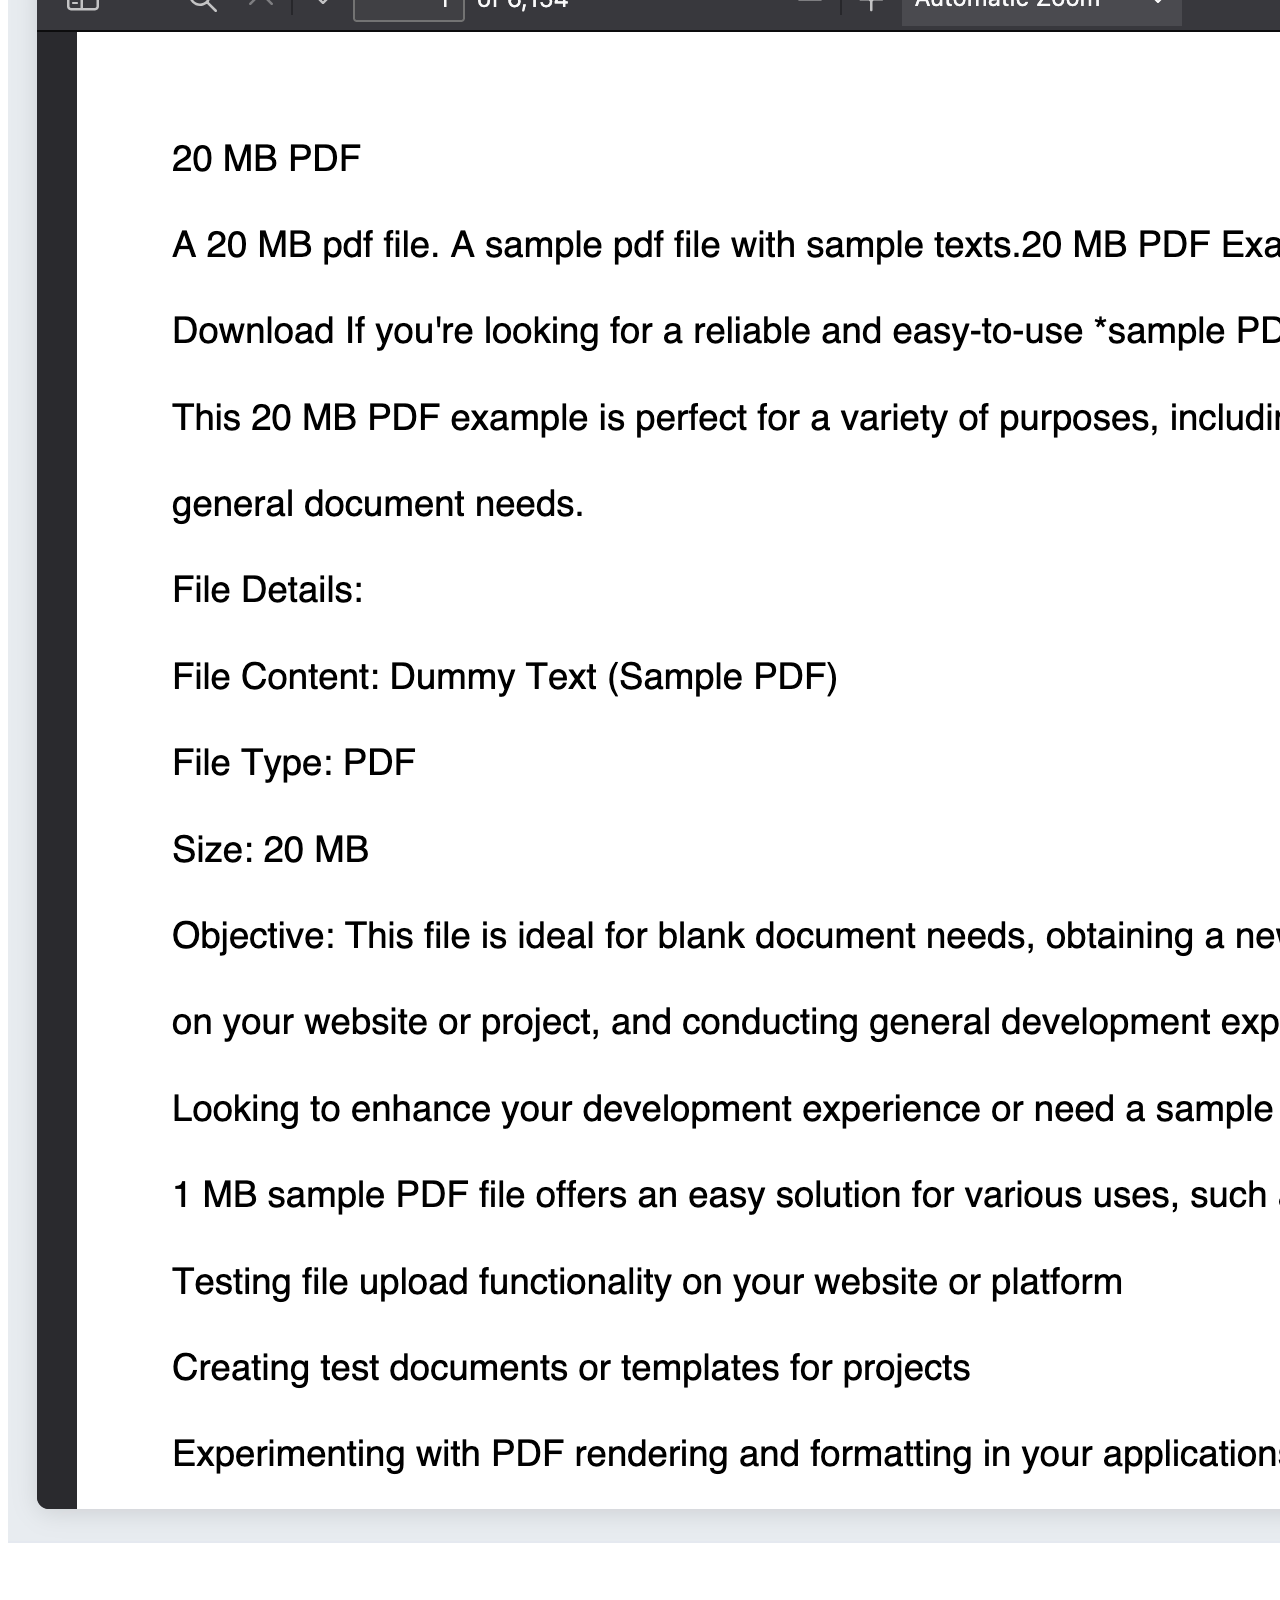
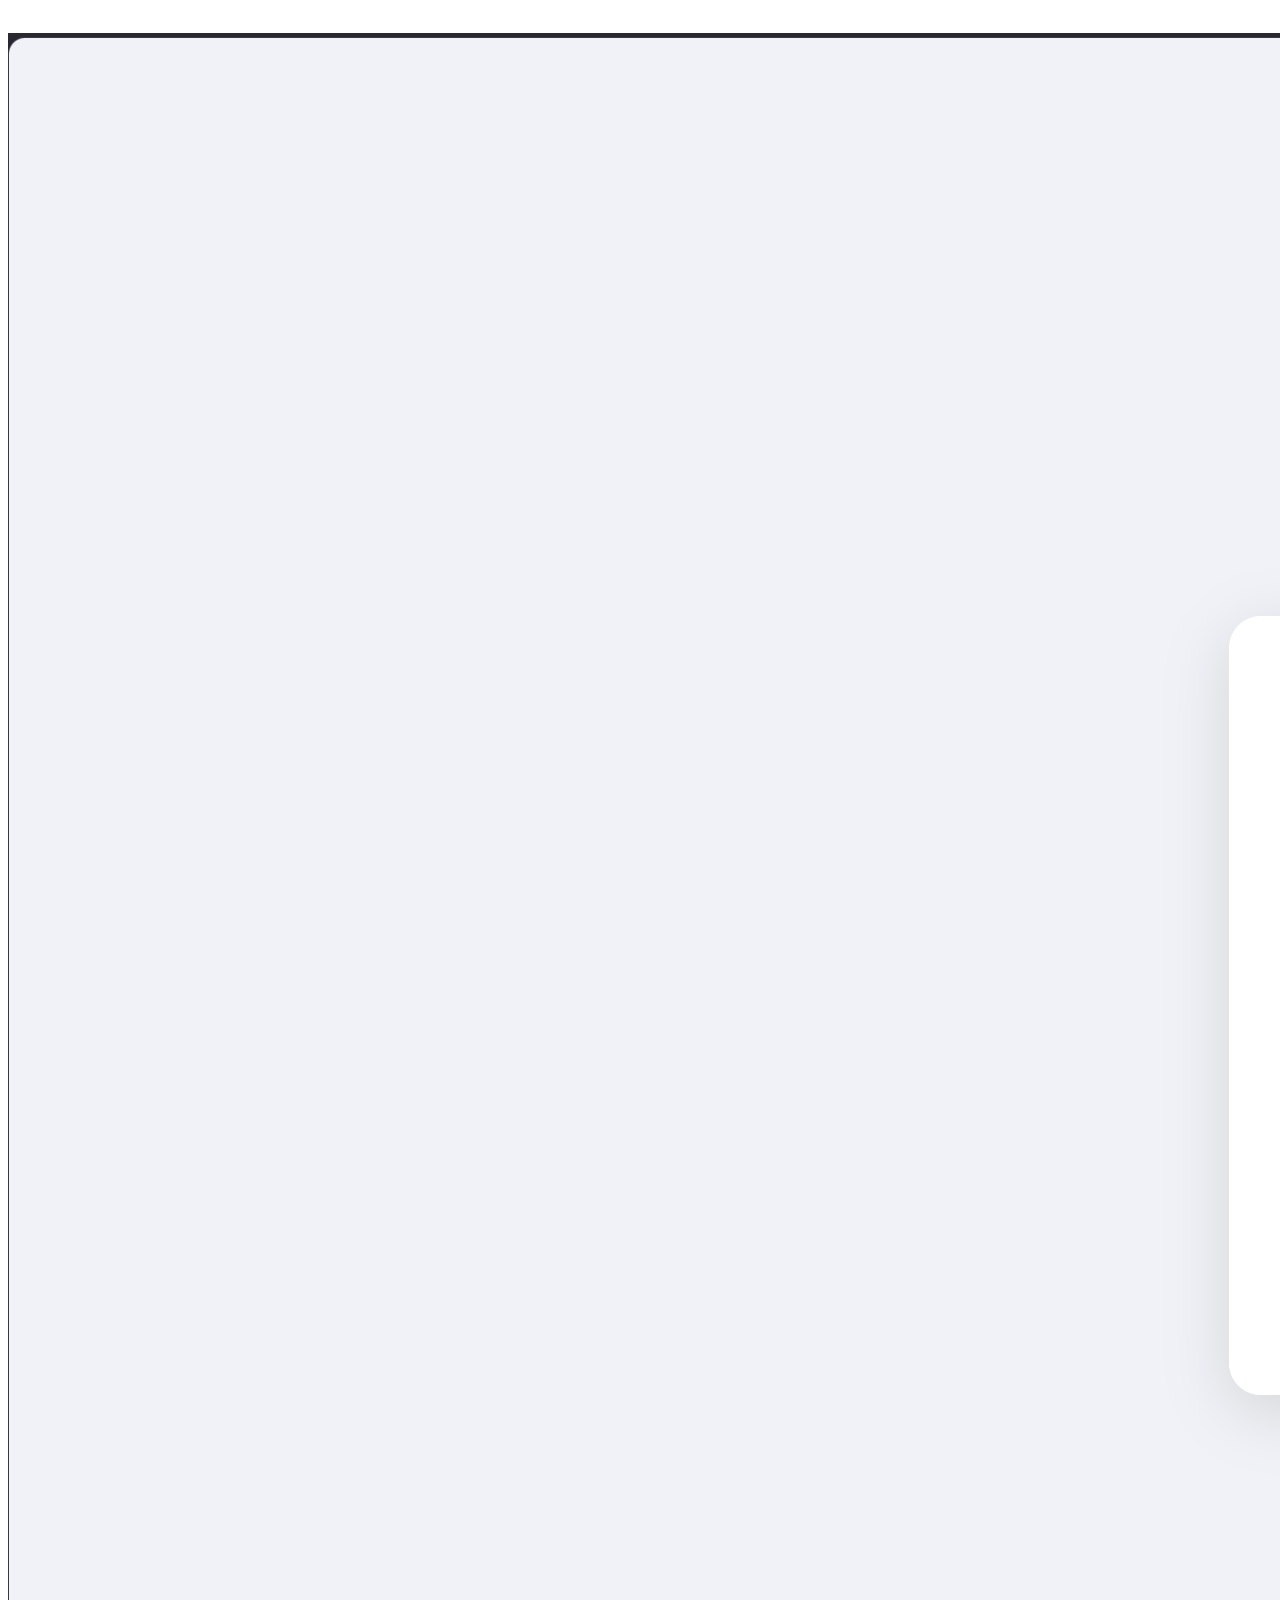
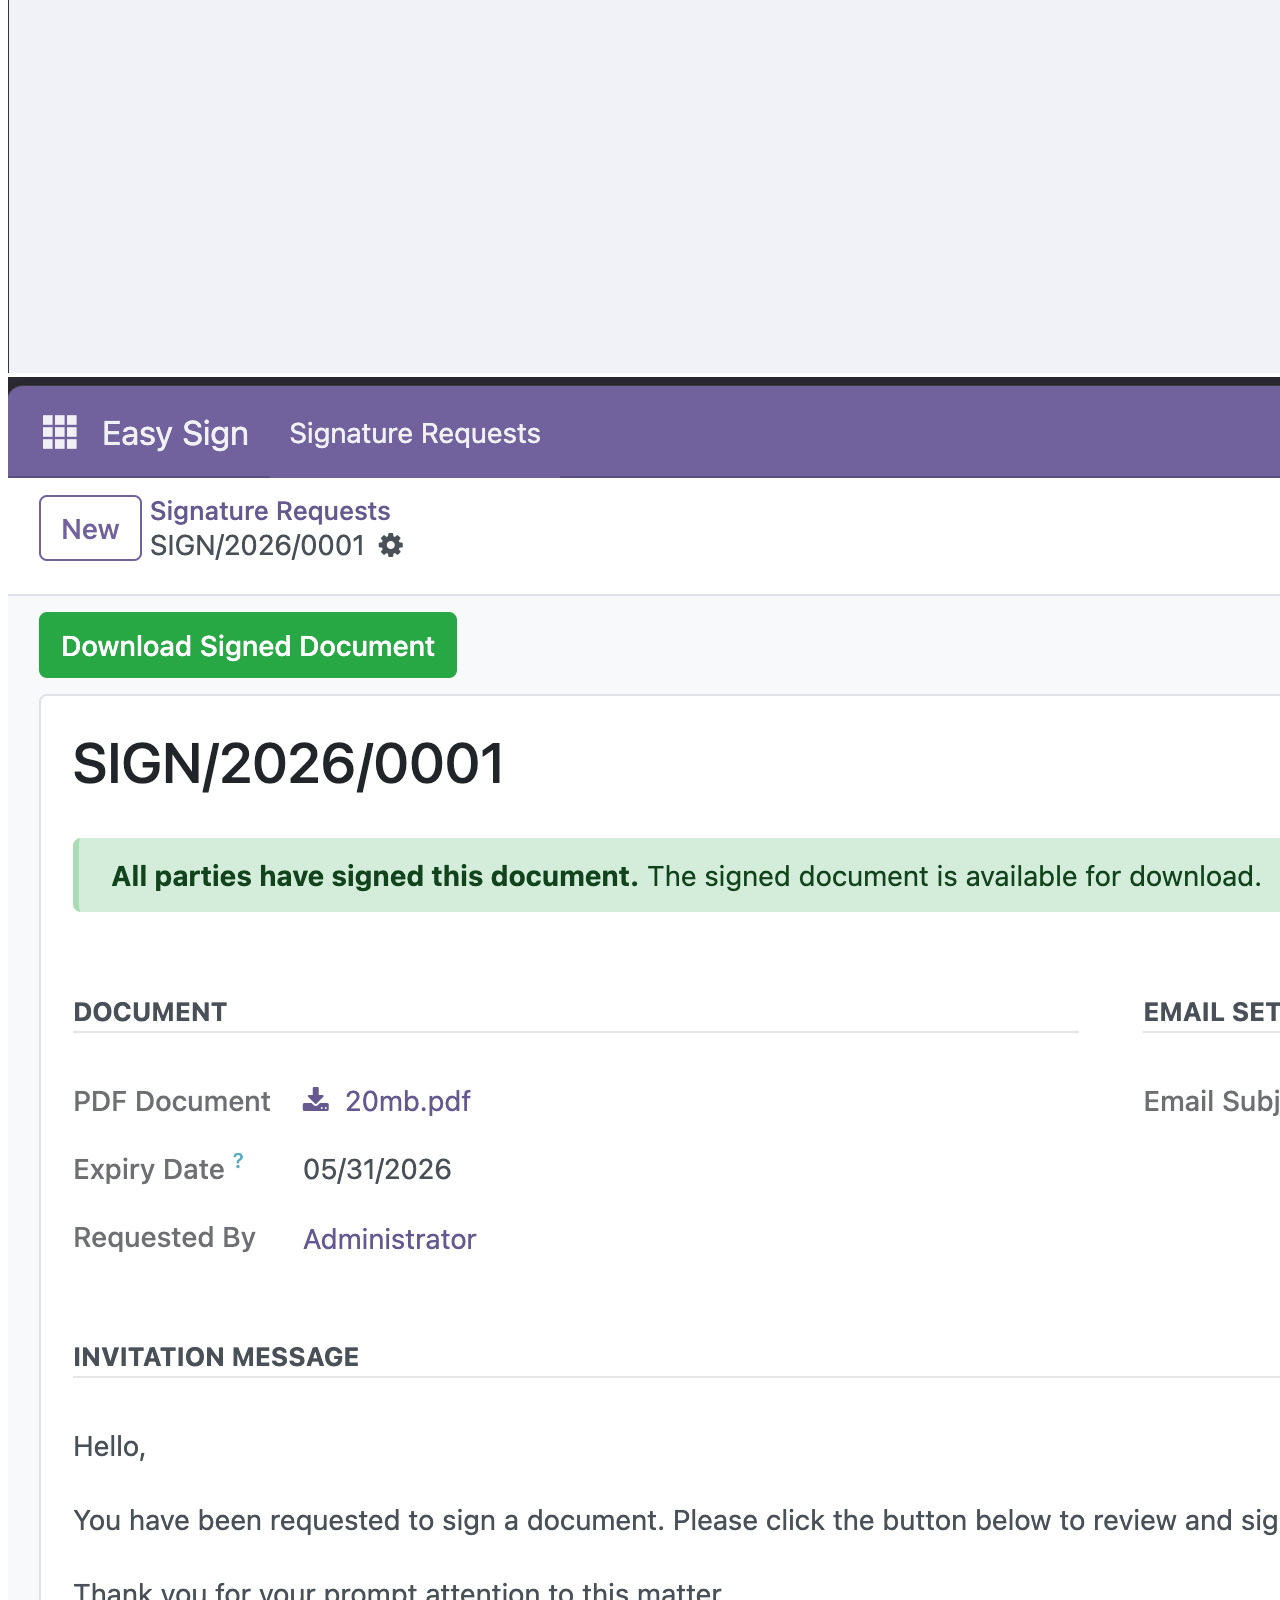
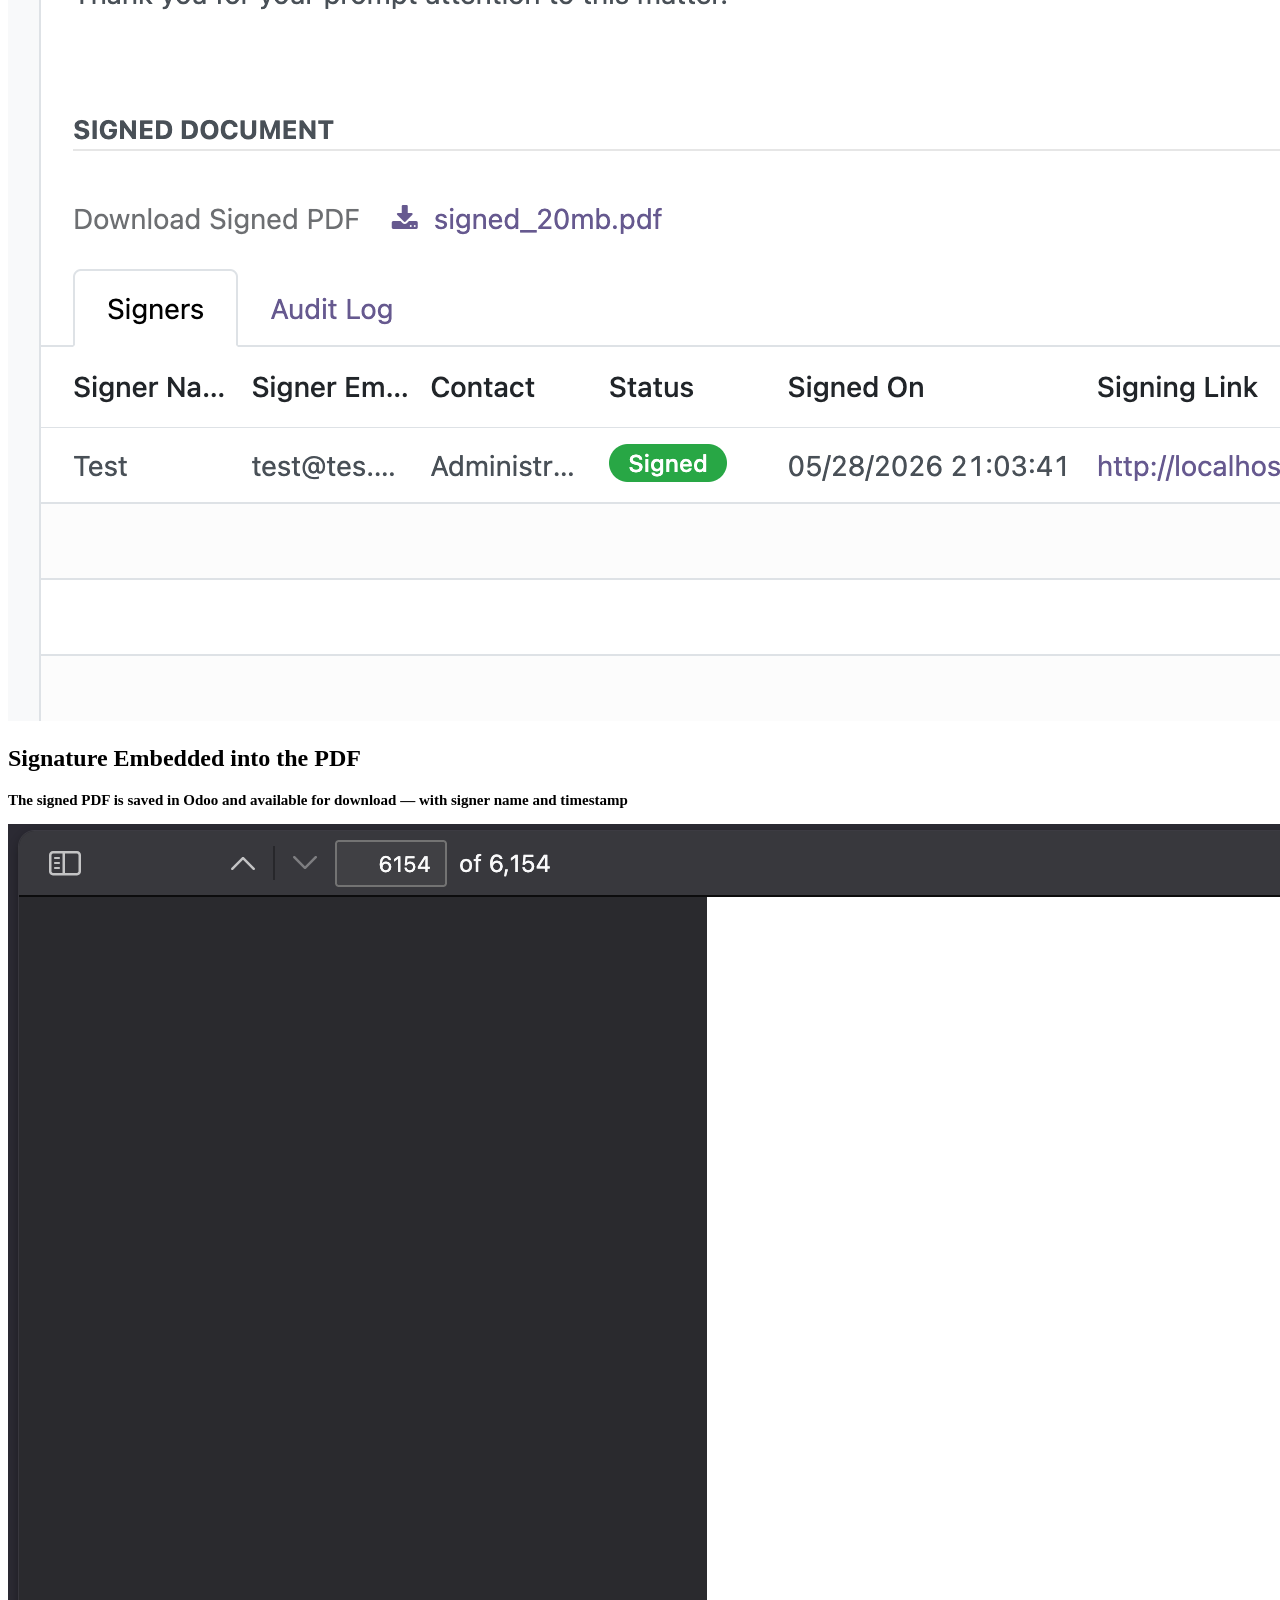
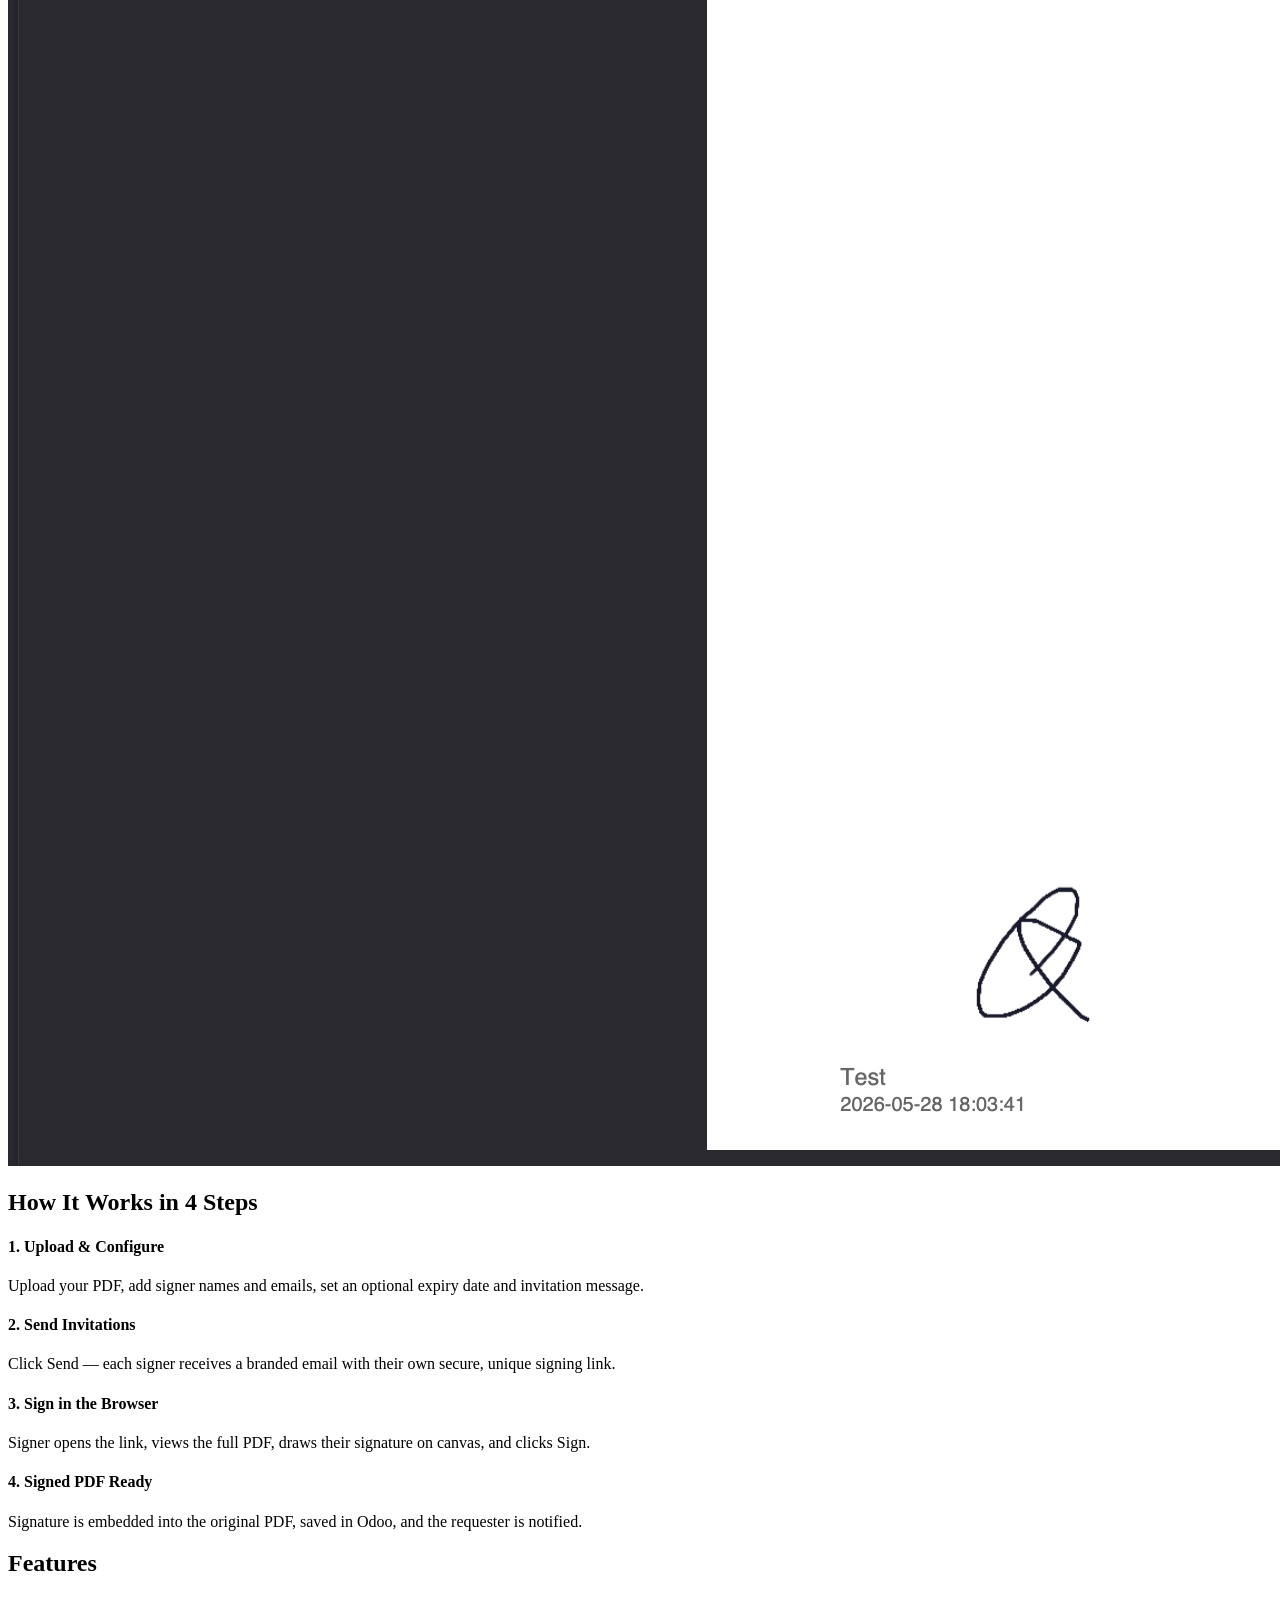
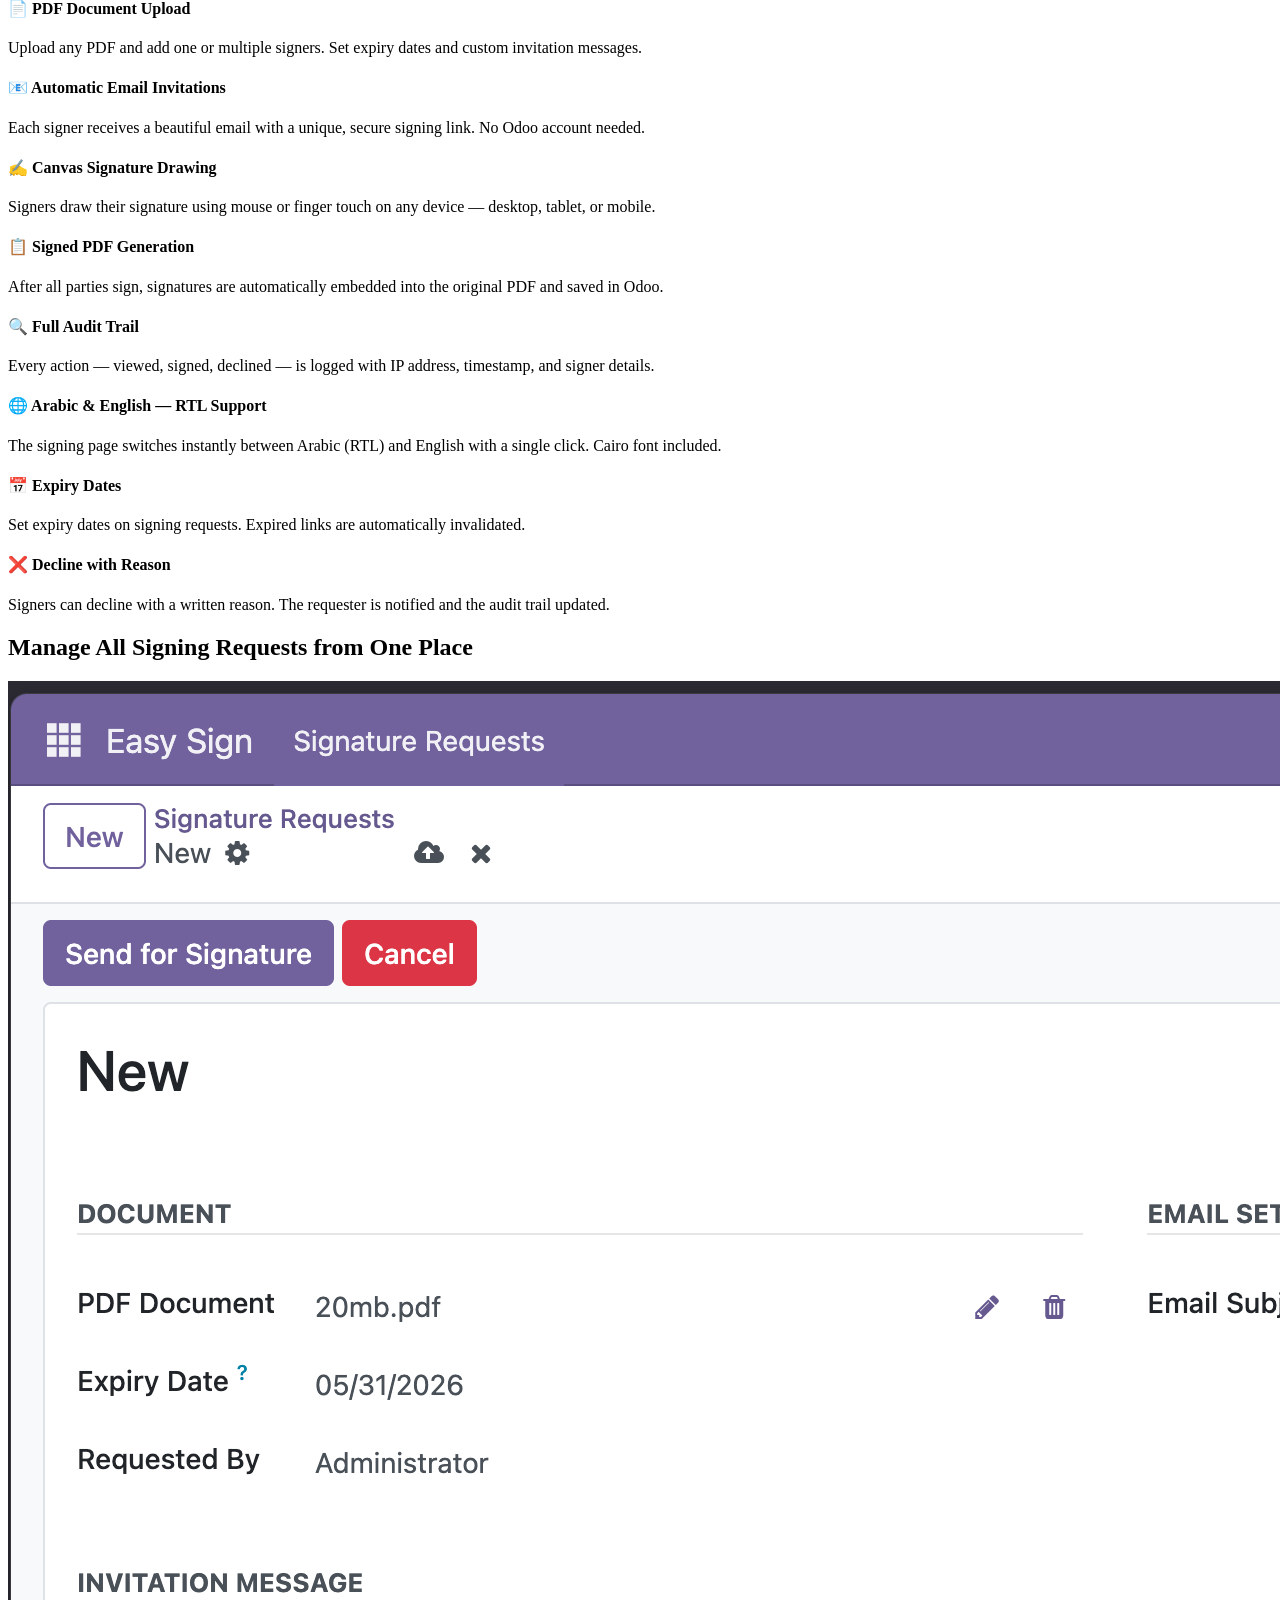
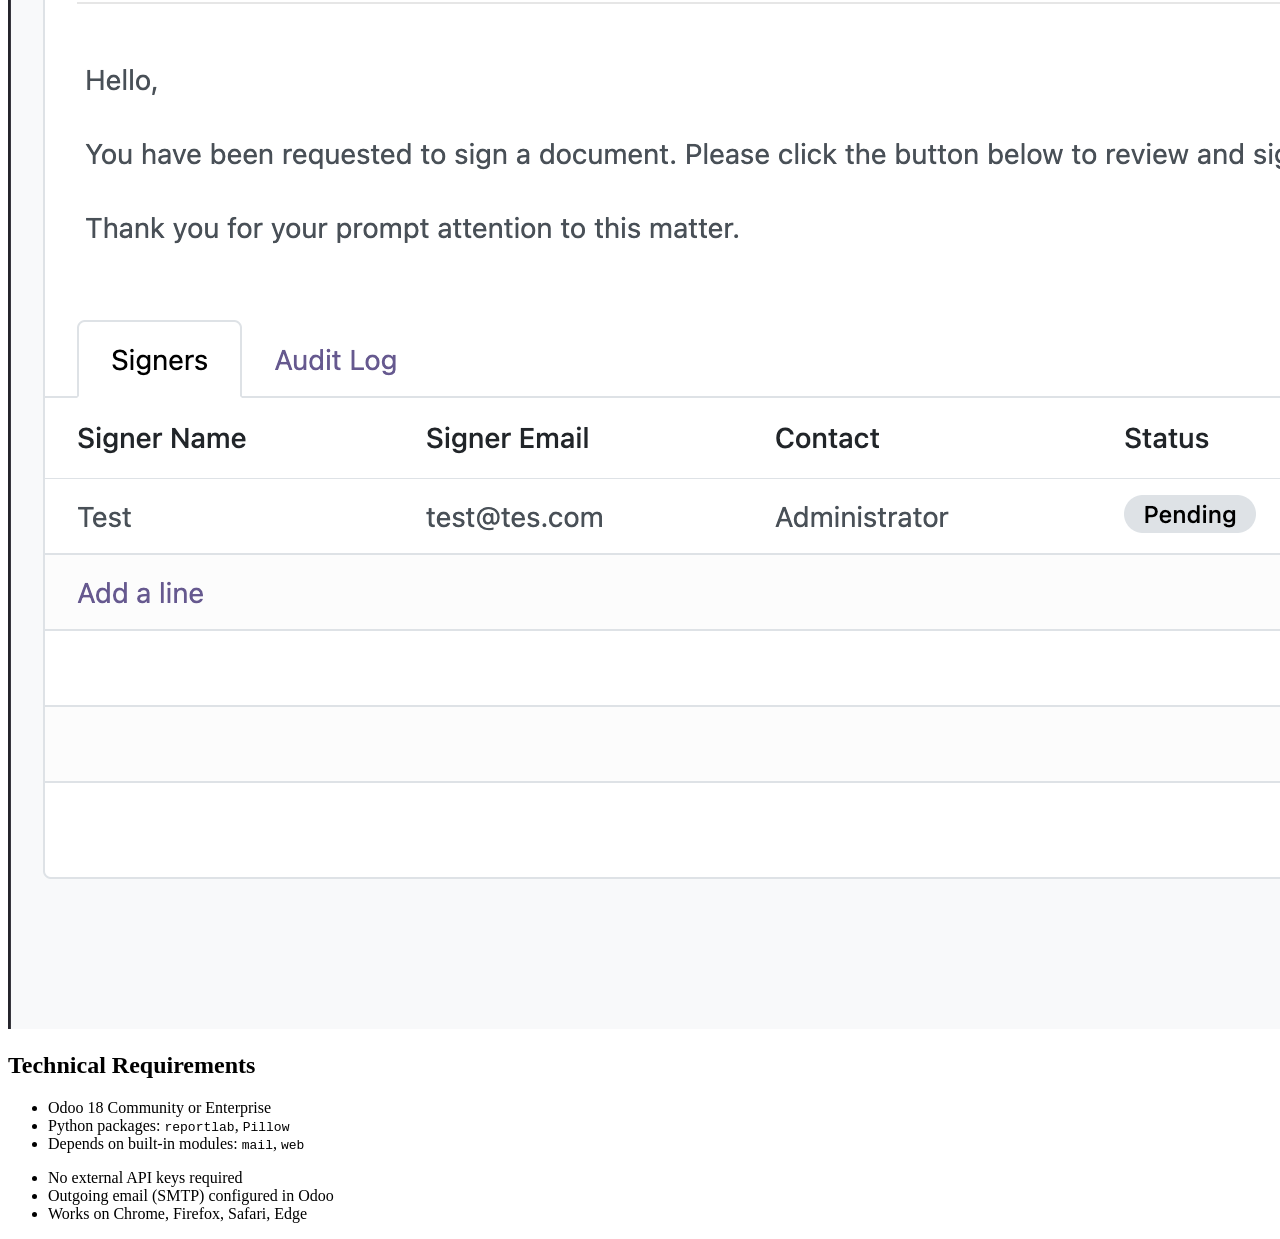
==== commit c14725da: "remove somt text" ====
--- a/easy_sign/static/description/index.html
+++ b/easy_sign/static/description/index.html
@@ -11,14 +11,13 @@
         <h2 class="oe_slogan">Easy Sign — Electronic Signature</h2>
         <h3 class="oe_slogan" style="font-size:16px;">
             The complete self-hosted e-signature solution for Odoo 18.<br/>
-            No external APIs. No subscriptions. 100% your data.
-        </h3>
-        <div style="text-align:center;margin-top:16px;">
-            <span style="margin:4px;display:inline-block;padding:6px 16px;border-radius:20px;background:#28a745;color:#fff;font-size:13px;font-weight:600;">&#10003; No External API</span>
-            <span style="margin:4px;display:inline-block;padding:6px 16px;border-radius:20px;background:#007bff;color:#fff;font-size:13px;font-weight:600;">&#128274; Self-Hosted</span>
-            <span style="margin:4px;display:inline-block;padding:6px 16px;border-radius:20px;background:#6f42c1;color:#fff;font-size:13px;font-weight:600;">&#127760; Arabic &amp; English</span>
-            <span style="margin:4px;display:inline-block;padding:6px 16px;border-radius:20px;background:#fd7e14;color:#fff;font-size:13px;font-weight:600;">&#128241; Mobile Ready</span>
-        </div>
+        </h3>
+<!--        <div style="text-align:center;margin-top:16px;">-->
+<!--            <span style="margin:4px;display:inline-block;padding:6px 16px;border-radius:20px;background:#28a745;color:#fff;font-size:13px;font-weight:600;">&#10003; No External API</span>-->
+<!--            <span style="margin:4px;display:inline-block;padding:6px 16px;border-radius:20px;background:#007bff;color:#fff;font-size:13px;font-weight:600;">&#128274; Self-Hosted</span>-->
+<!--            <span style="margin:4px;display:inline-block;padding:6px 16px;border-radius:20px;background:#6f42c1;color:#fff;font-size:13px;font-weight:600;">&#127760; Arabic &amp; English</span>-->
+<!--            <span style="margin:4px;display:inline-block;padding:6px 16px;border-radius:20px;background:#fd7e14;color:#fff;font-size:13px;font-weight:600;">&#128241; Mobile Ready</span>-->
+<!--        </div>-->
     </div>
 </section>
 
